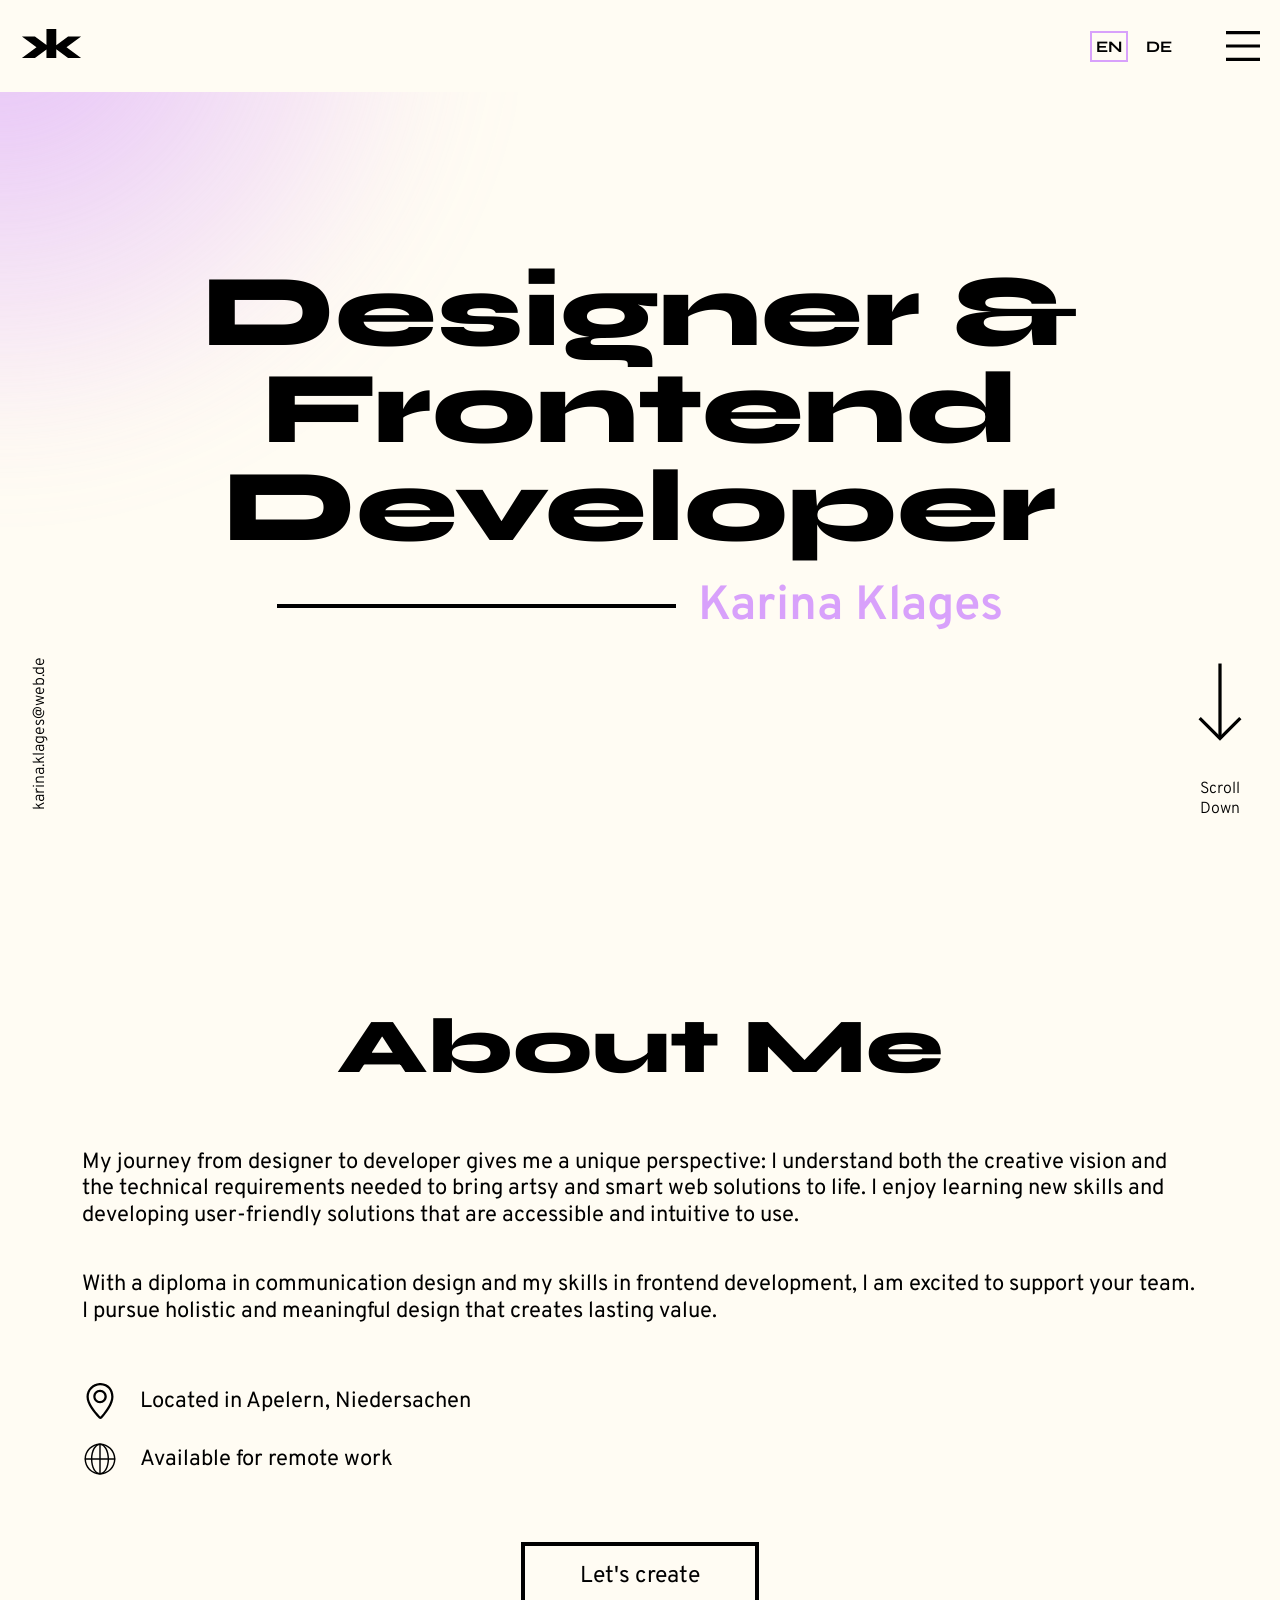
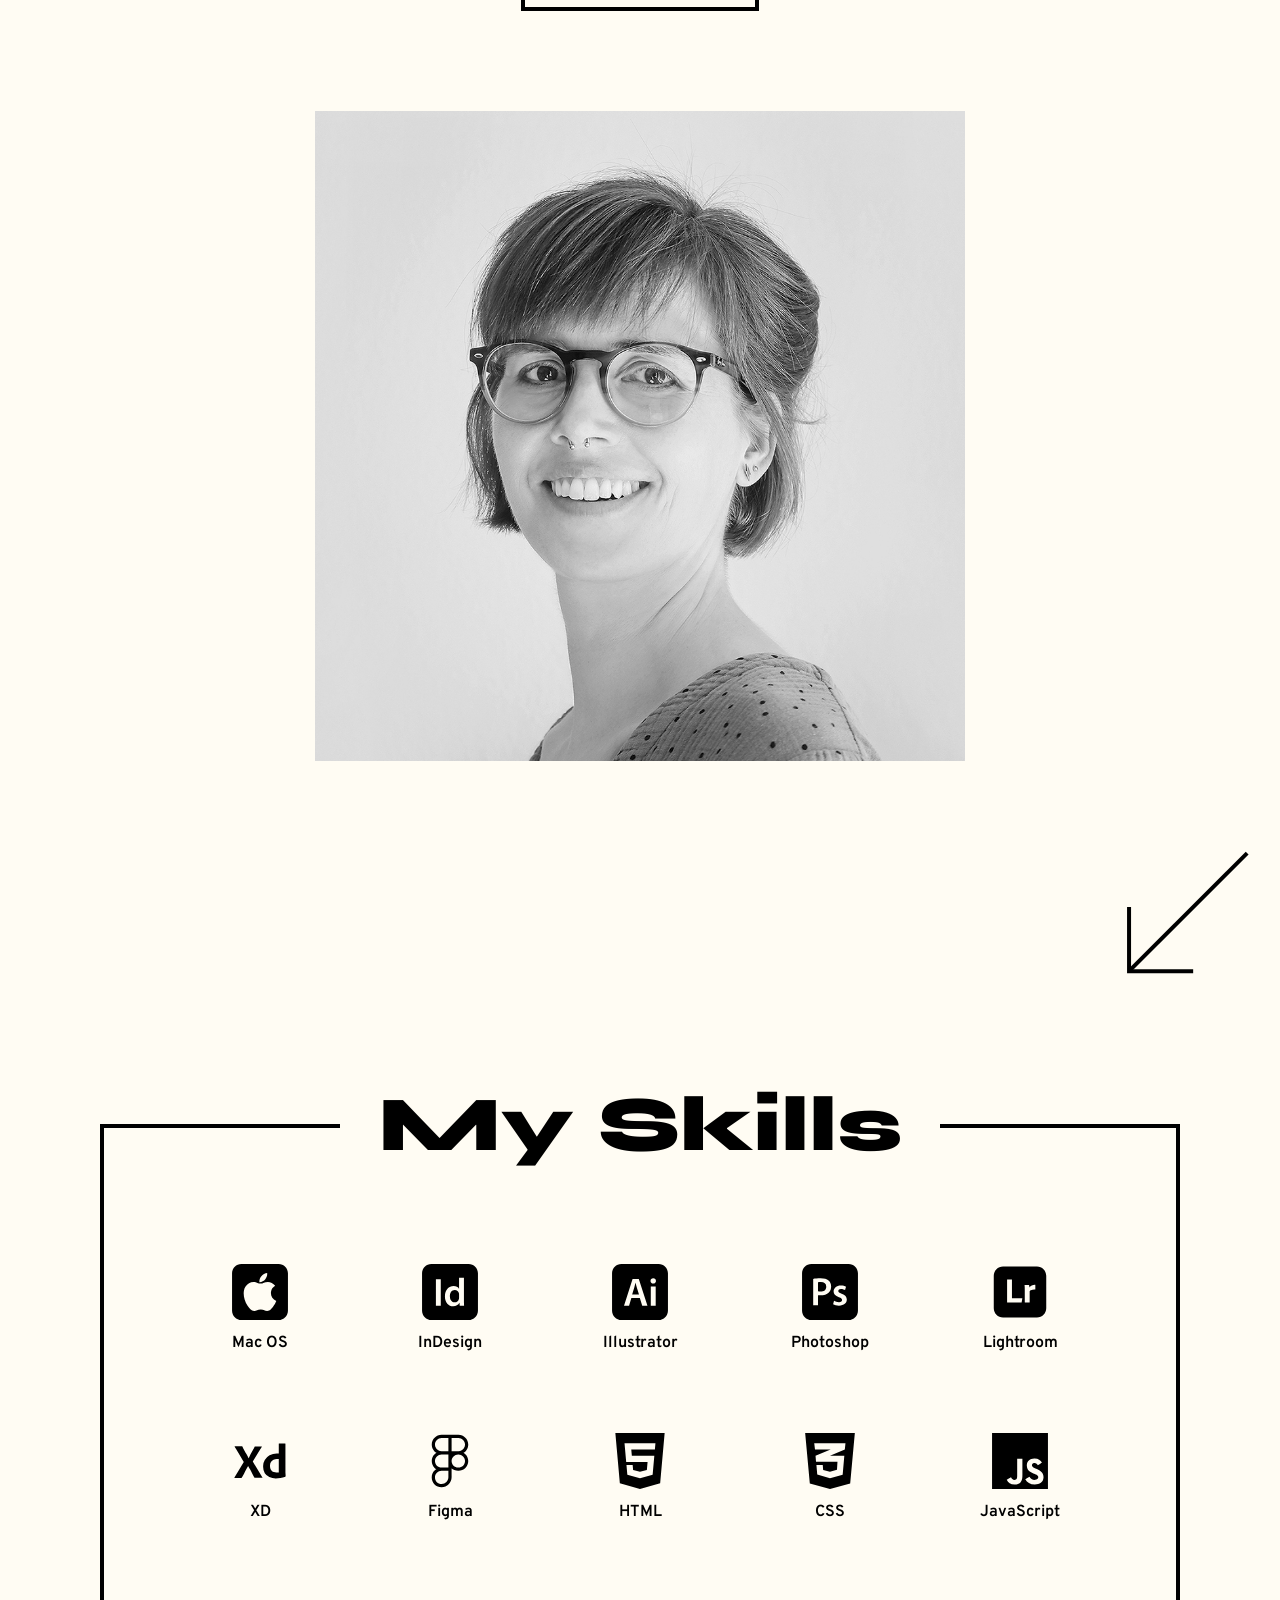
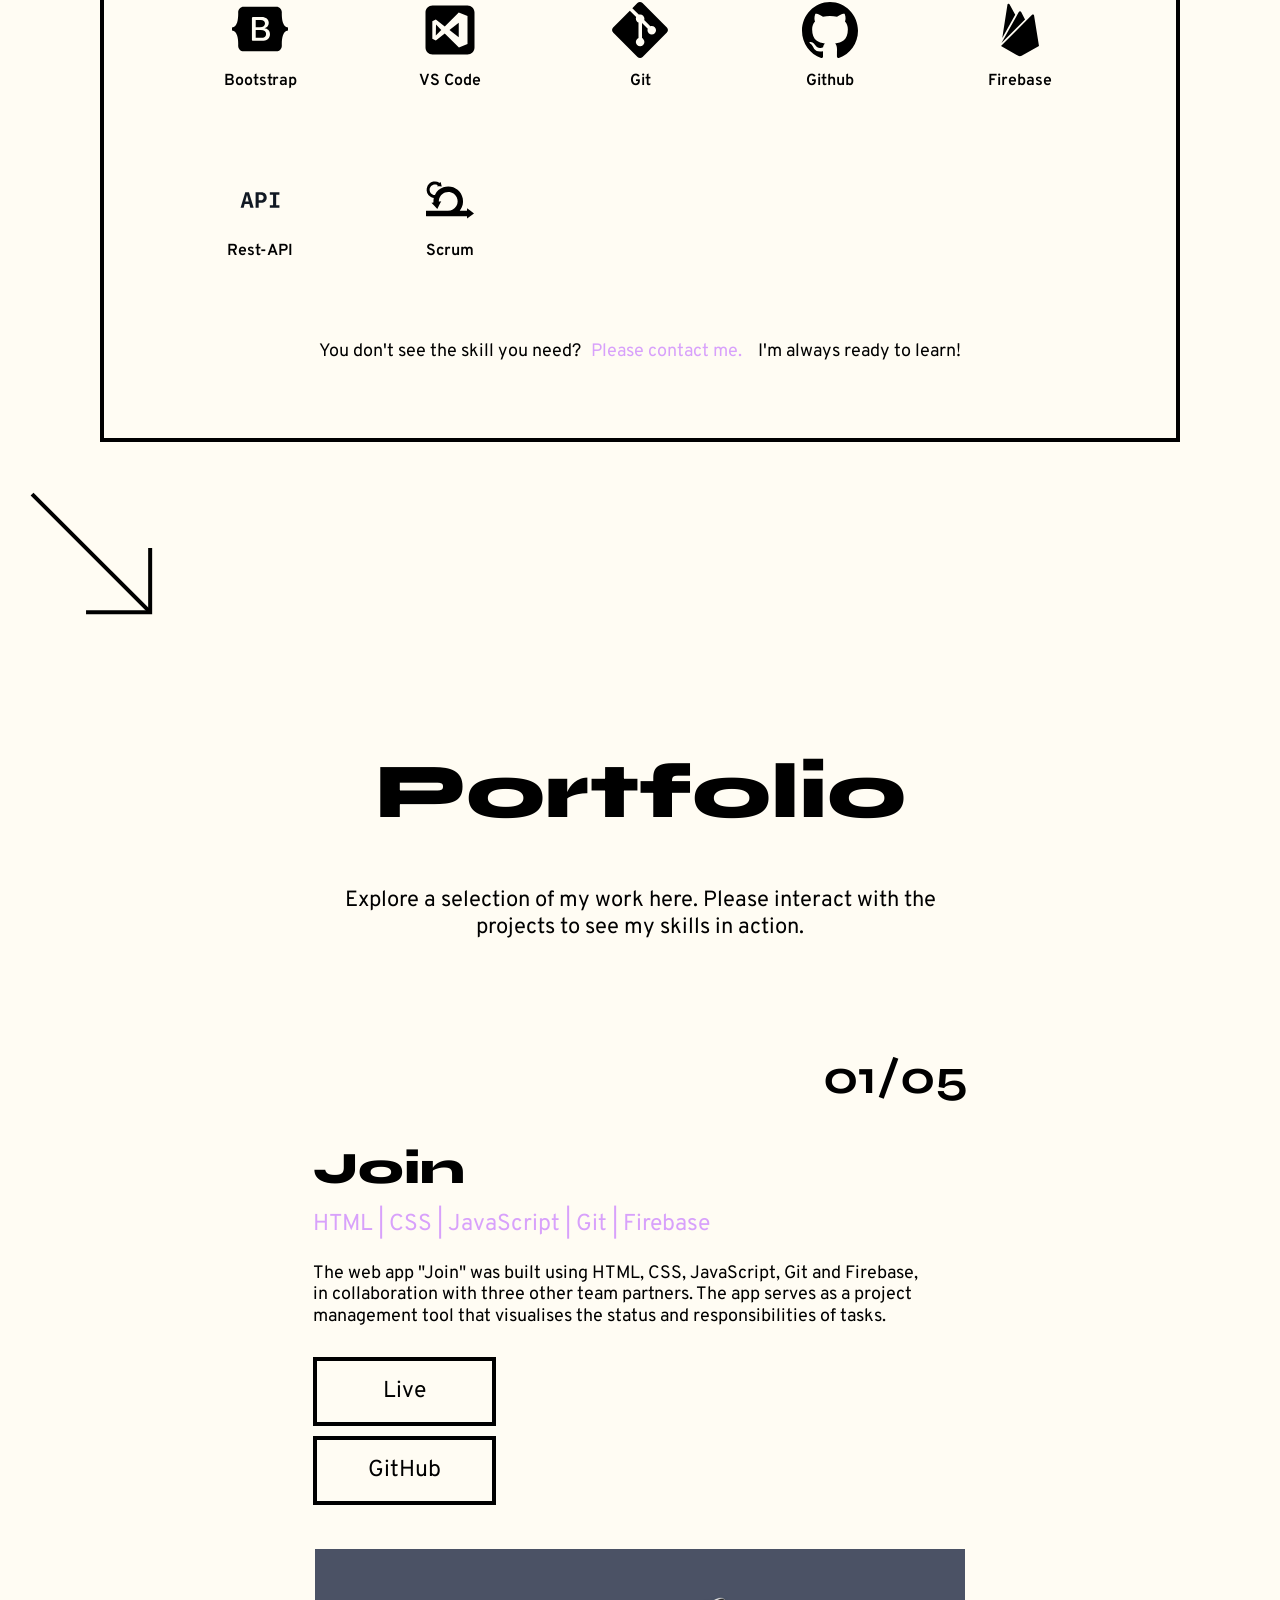
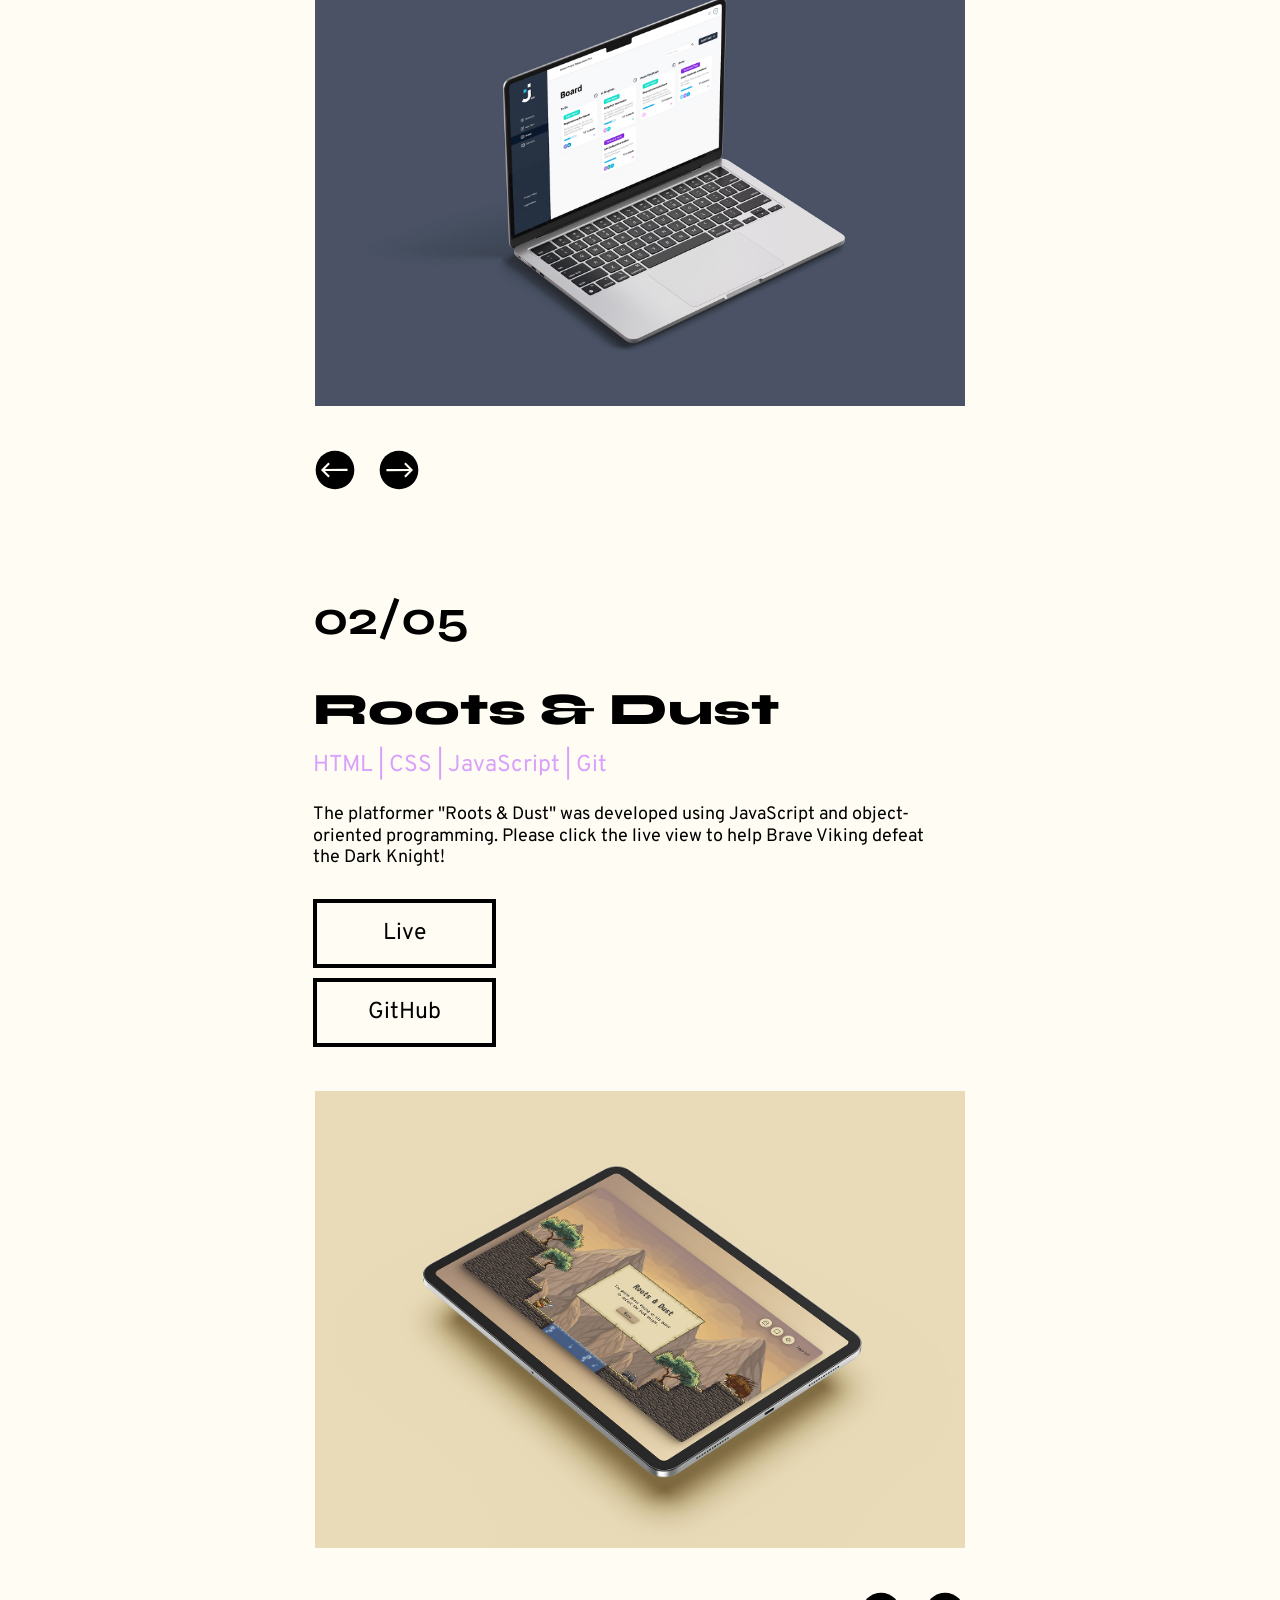
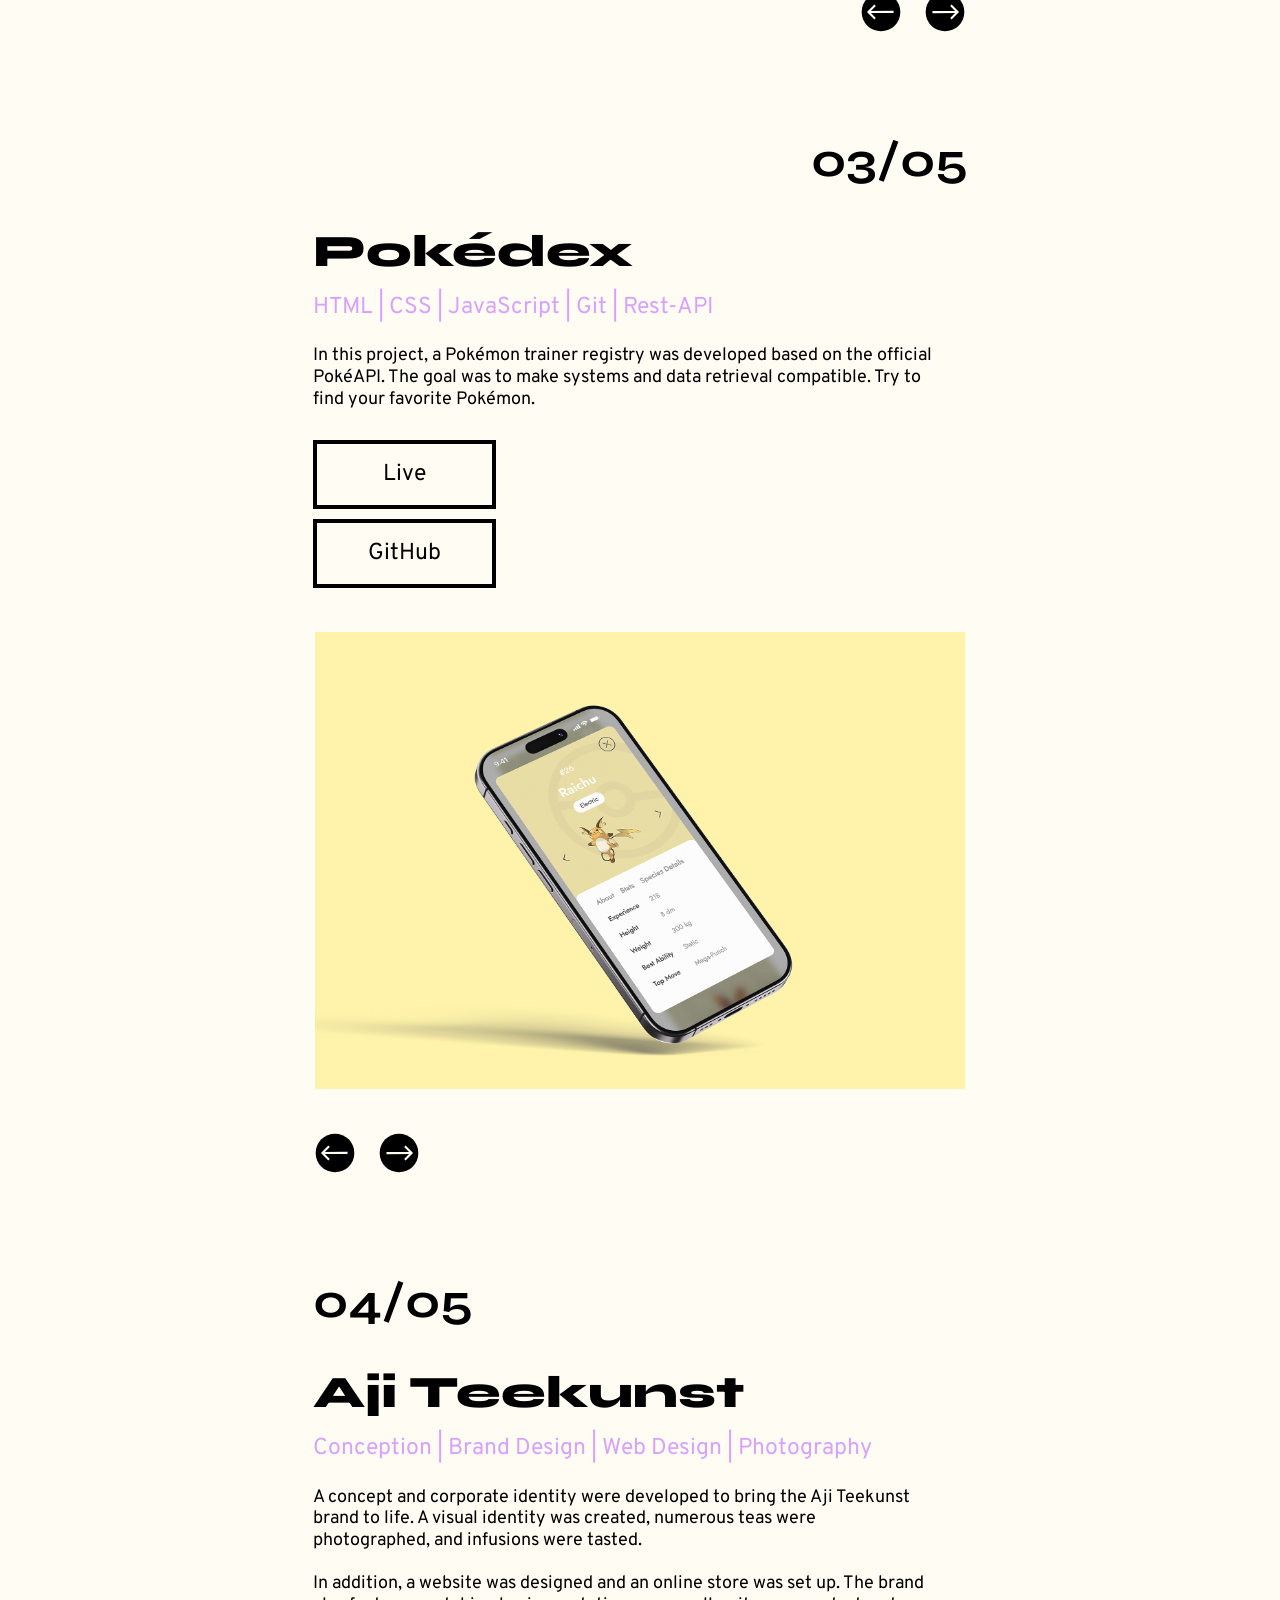
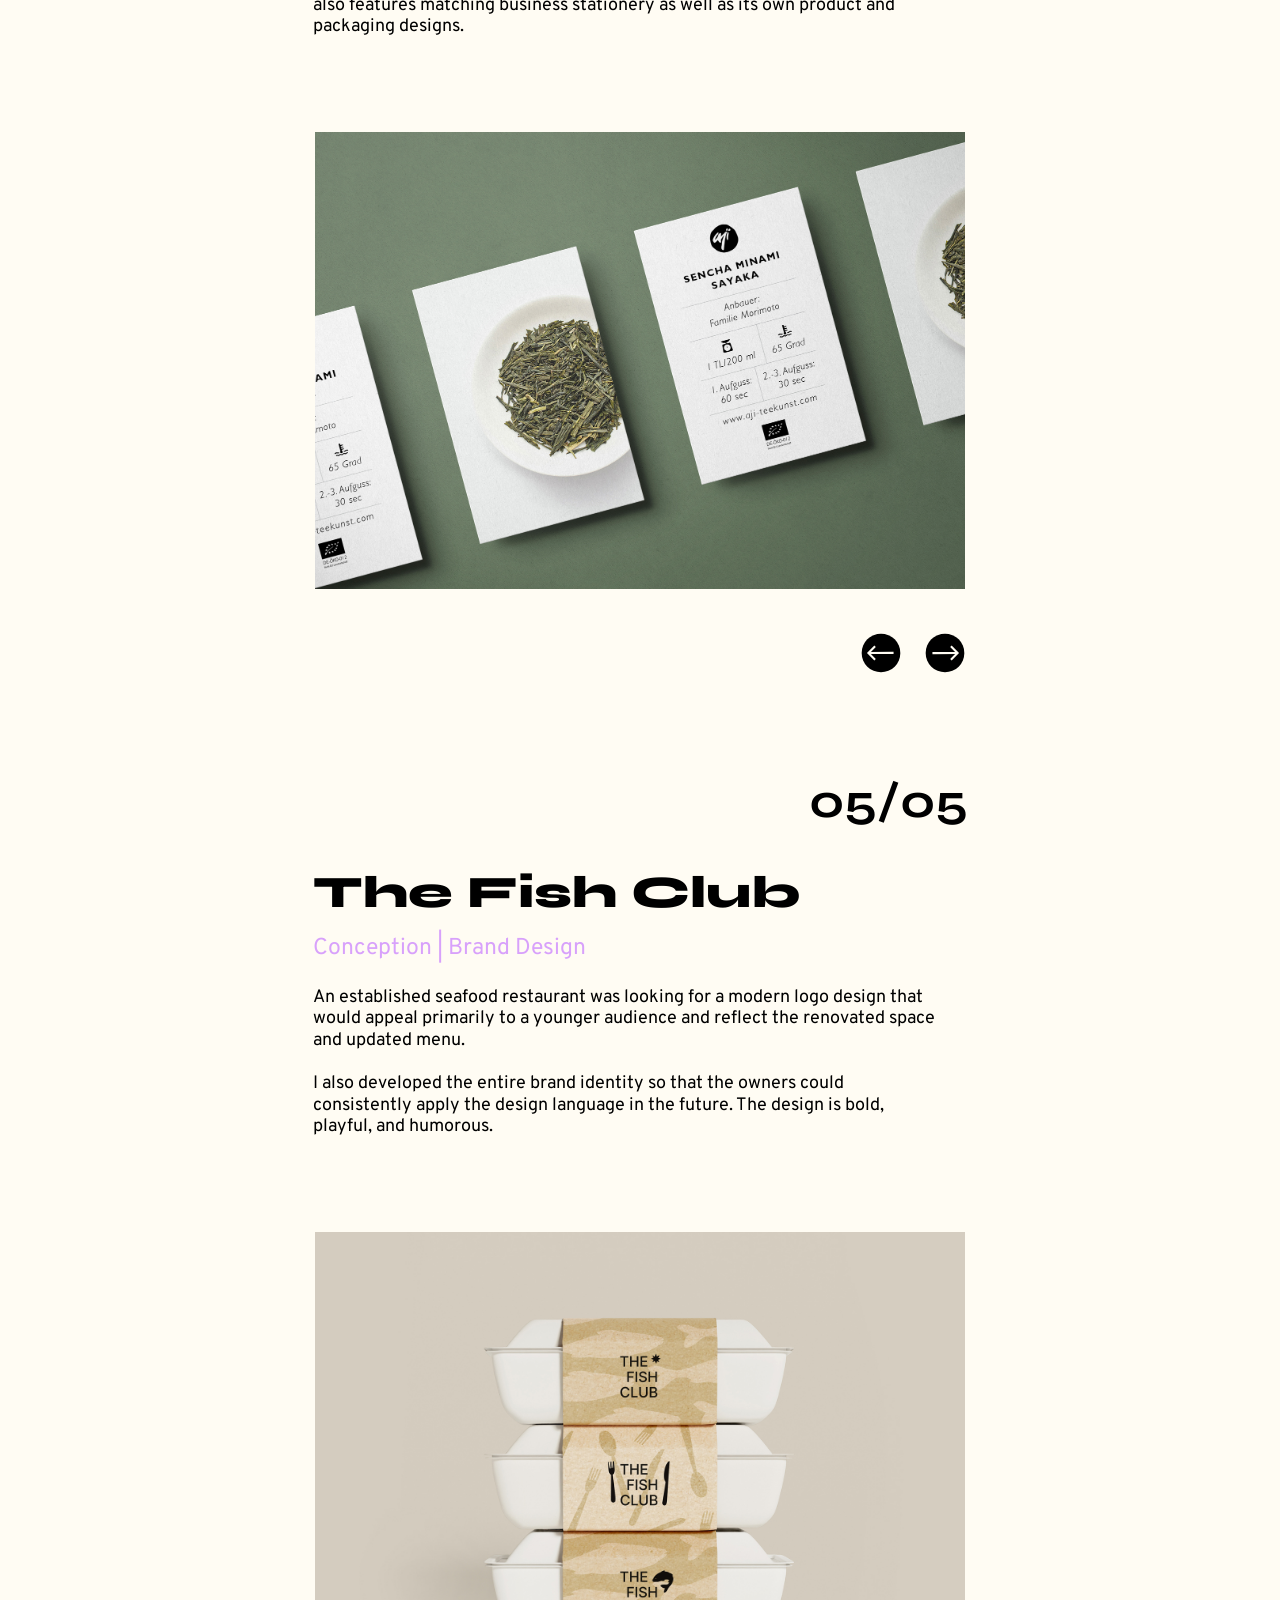
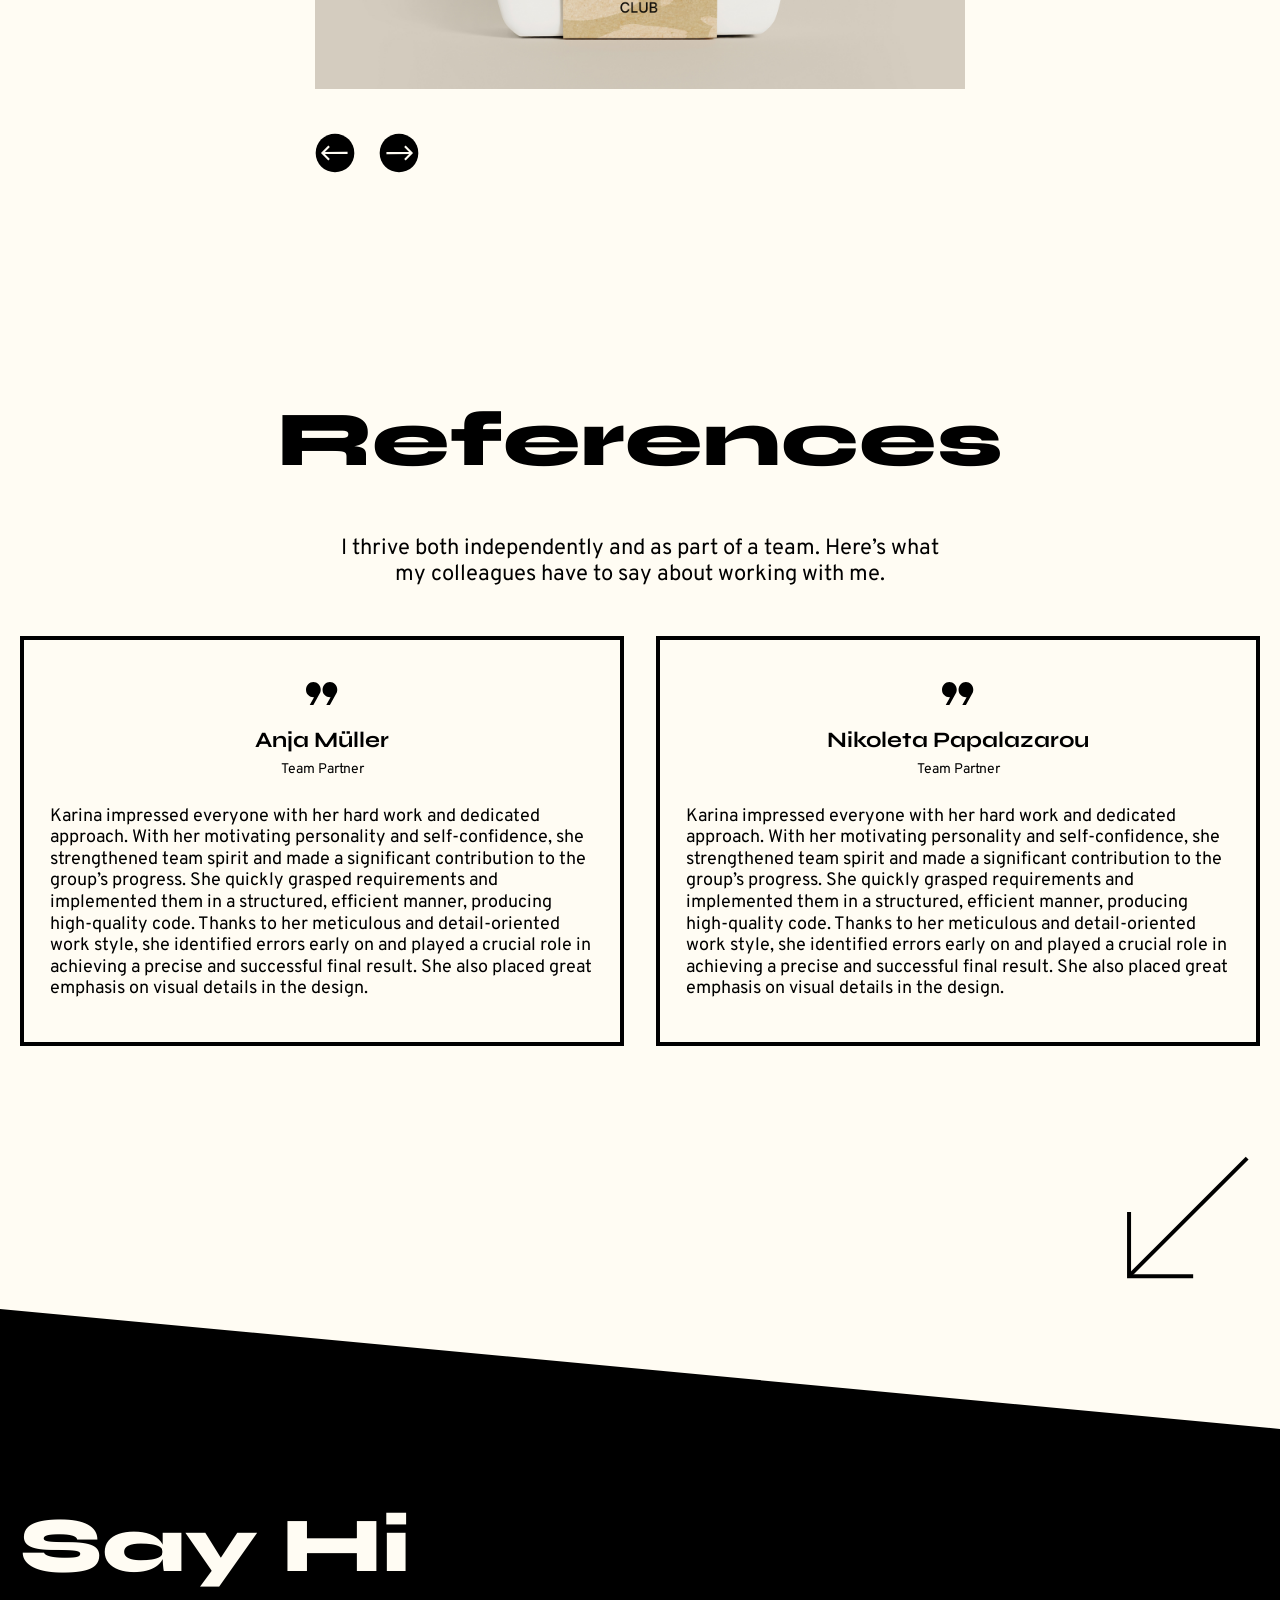
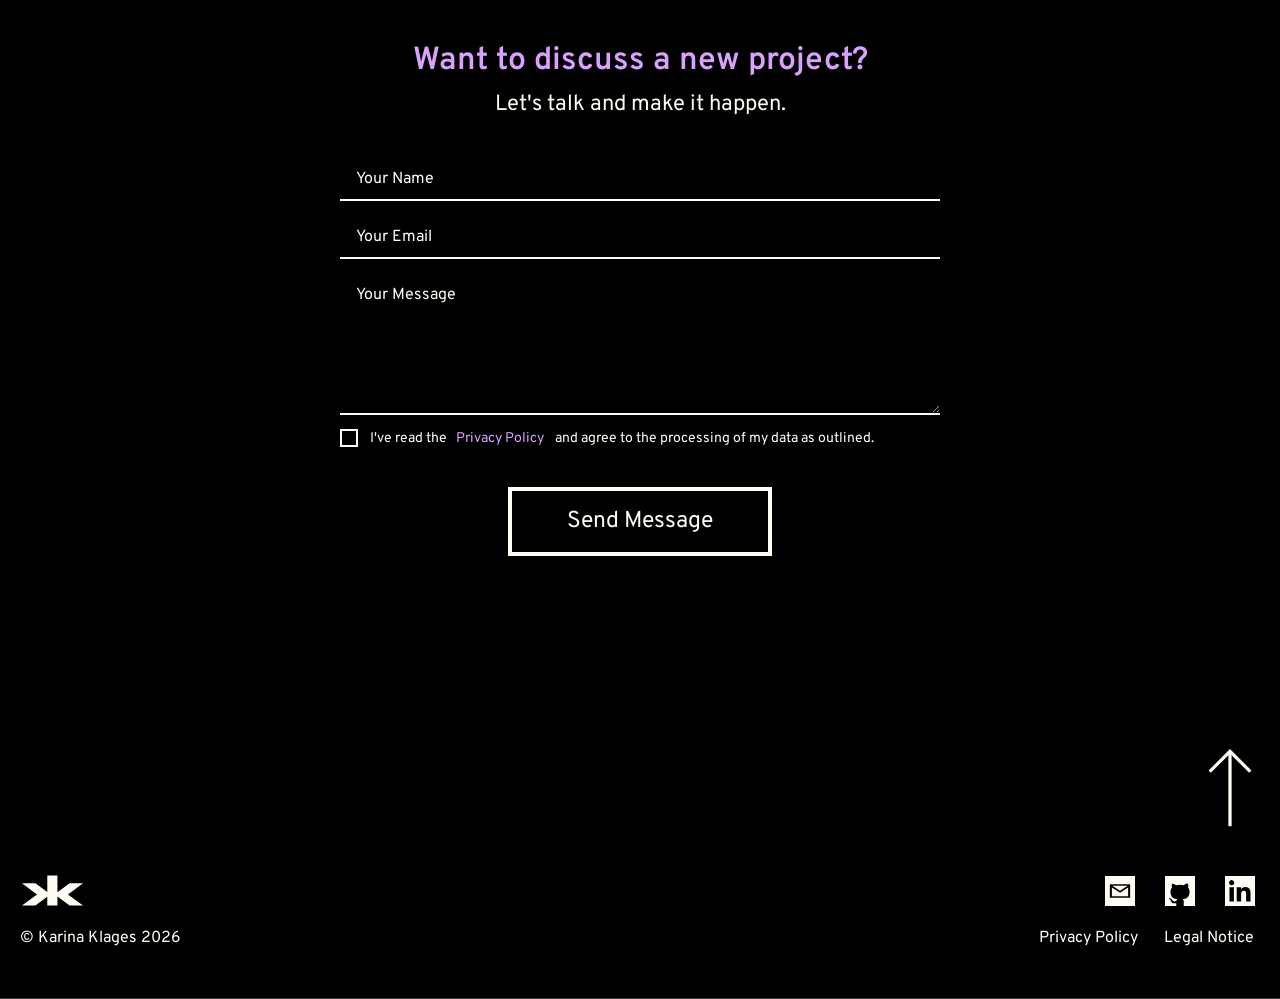
==== index.html @ 9c87a183 "feat: translations added" ====
<!DOCTYPE html>
<html lang="en">
<head>
    <meta charset="UTF-8">
    <meta name="viewport" content="width=device-width, initial-scale=1.0">
    <link rel="icon" type="image/png" href="./assets/icons/favicon.svg">
    <link rel="stylesheet" href="style.css">
    <link rel="stylesheet" href="./styles/fonts.css">
    <link rel="stylesheet" href="./styles/standard.css">
    <link rel="stylesheet" href="./styles/header-menu.css">
    <link rel="stylesheet" href="./styles/about-me.css">
    <link rel="stylesheet" href="./styles/skills.css">
    <link rel="stylesheet" href="./styles/portfolio.css">
    <link rel="stylesheet" href="./styles/references.css">
    <link rel="stylesheet" href="./styles/contact.css">
    <link rel="stylesheet" href="./styles/footer.css">
    <link rel="stylesheet" href="./styles/mobile.css">
    <title>Karina Klages</title>
</head>
<body onload="init()">
    <div class="gradient-ball"></div>
    <header id="main-header"></header>
    <main>
        <section class="hero-section" id="hero">
            <h1>Designer &<br>Frontend<br>Developer</h1>
            <div class="subhead">
                <hr class="subhead-line">
                <h3>Karina Klages</h3>
            </div>
            <a href="index.html#contact" class="hero-email">karina.klages@web.de</a>
            <div class="scroll-indicator">
                <div class="scroll-arrow">
                    <a href="index.html#about">
                        <img src="./assets/icons/arrow-down.svg" alt="Arrow Down Icon">
                    </a>
                </div>
                <span class="scroll-text" data-i18n="hero_scroll">
                    <span data-i18n="hero_scroll_1">Scroll</span><br>
                    <span data-i18n="hero_scroll_2">Down</span>
                </span>
            </div>
        </section>
        <section class="about-me-headline section-area" id="about">
            <h2>About Me</h2>
        </section>
        <section class="about-me section-area">
            <div class="about-left">
                <p data-i18n="about_text_1">My journey from designer to developer gives me a unique perspective: I understand both the creative vision and the technical requirements needed to bring artsy and smart web solutions to life. I enjoy learning new skills and developing user-friendly solutions that are accessible and intuitive to use.</p>
                <br>
                <p data-i18n="about_text_2">With a diploma in communication design and my skills in frontend development, I am excited to support your team. I pursue holistic and meaningful design that creates lasting value.</p>
                <br><br>
                <div class="about-information">
                    <img src="./assets/icons/location.svg" alt="Location Icon">
                    <p data-i18n="about_location">Located in Apelern, Niedersachen</p>
                </div>
                <div class="about-information">
                    <img src="./assets/icons/remote.svg" alt="Remote Work Icon">
                    <p data-i18n="about_remote">Available for remote work</p>
                </div>
                <div class="button-container">
                    <a href="#contact"><button data-i18n="about_button">Let's create</button></a>
                </div>
            </div>
            <div class="about-right">
                <div class="about-portrait">
                    <img src="./assets/img/portrait.jpg" alt="Portrait Image">
                </div>
            </div>
        </section>
        <a class="scroll-down-left-arrow" href="#skills">
            <img src="./assets/icons/diagonal-arrow-left.svg" alt="Arrow Diagonal Icon">
        </a>
        <section class="my-skills section-area" id="skills">
            <div class="skills-outline">
                <h2>My Skills</h2>
                <ul class="skills-grid" id="skillsGrid"></ul>
                <div class="skills-information">
                    <p>You don't see the skill you need?
                    <a href="#contact" class="inline-link" data-text="Please contact me."> Please contact me.</a> I'm always ready to learn!</p>
                </div>
            </div>
        </section>
        <a class="scroll-down-right-arrow" href="#portfolio">
            <img src="./assets/icons/diagonal-arrow-right.svg" alt="Arrow Diagonal Icon">
        </a>
        <section class="portfolio section-area" id="portfolio">
            <h2>Portfolio</h2>
            <span class="section-subhead">Explore a selection of my work here. Please interact with the projects to see my skills in action.</span>
            <div id="portfolioContainer"></div>
        </section>
        <section class="references section-area" id="references">
            <h2>References</h2>
            <span class="section-subhead">I thrive both independently and as part of a team. Here’s what my colleagues have to say about working with me.</span>
            <div class="references-area">
                <div class="references-container">
                    <div class="reference-head">
                        <img src="./assets/icons/format-quote.svg" alt="Quote Icon">
                        <span class="reference-name">Anja Müller</span>
                        <span class="reference-title">Team Partner</span>
                    </div>
                    <p>Karina impressed everyone with her hard work and dedicated approach. With her motivating personality and self-confidence, she strengthened team spirit and made a significant contribution to the group’s progress. She quickly grasped requirements and implemented them in a structured, efficient manner, producing high-quality code. Thanks to her meticulous and detail-oriented work style, she identified errors early on and played a crucial role in achieving a precise and successful final result. She also placed great emphasis on visual details in the design.</p>
                </div>
                <div class="references-container">
                    <div class="reference-head">
                        <img src="./assets/icons/format-quote.svg" alt="Quote Icon">
                        <span class="reference-name">Nikoleta Papalazarou</span>
                        <span class="reference-title">Team Partner</span>
                    </div>
                    <p>Karina impressed everyone with her hard work and dedicated approach. With her motivating personality and self-confidence, she strengthened team spirit and made a significant contribution to the group’s progress. She quickly grasped requirements and implemented them in a structured, efficient manner, producing high-quality code. Thanks to her meticulous and detail-oriented work style, she identified errors early on and played a crucial role in achieving a precise and successful final result. She also placed great emphasis on visual details in the design.</p>
                </div>
            </div>
        </section>
        <a class="scroll-down-left-arrow" href="#contact">
            <img src="./assets/icons/diagonal-arrow-left.svg" alt="Arrow Diagonal Icon">
        </a>
    </main>
    <footer id="footer"></footer>

    <script src="./assets/scripts/header-template.js"></script>
    <script src="./assets/scripts/skills-template.js"></script>
    <script src="./assets/scripts/portfolio-template.js"></script>
    <script src="./assets/scripts/contact-template.js"></script>
    <script src="./assets/scripts/footer-template.js"></script>
    <script src="./assets/scripts/translations.js"></script>
    <script src="./assets/scripts/i18n.js"></script>
    <script src="./assets/scripts/header.js"></script>
    <script src="./assets/scripts/form-validation.js"></script>
    <script src="script.js"></script>
</body>
</html>
---- style.css ----
:root {
    --farbe-black: #000000;
    --farbe-white: #ffffff;
    --farbe-cream: #fffcf3;
    --farbe-lilac: #d8a1fb;
    --farbe-green: #2ee187;
    --farbe-red: #e61c4f;
}

body {
    min-height: 100vh;
    display: flex;
    flex-direction: column;
    background-color: var(--farbe-cream);
    /* background-image: radial-gradient(circle, #e7e0cc 2px, transparent 2px);
    background-size: 110px 125px; */
}

.gradient-ball {
    position: fixed;
    width: 1000px;
    height: 1000px;
    border-radius: 50%;
    background: radial-gradient(circle, #d8a1fb 0%, transparent 65%);
    filter: blur(60px);
    opacity: 0.7;
    pointer-events: none;
    z-index: -999;
    transform: translate(-50%, -50%);
    transition: left 1.2s cubic-bezier(0.25, 0.1, 0.25, 1), top 1.2s cubic-bezier(0.25, 0.1, 0.25, 1);
}

h1 {
    font-family: 'Syne';
    font-style: normal;
    font-weight: 800;
    font-size: 128px;
    letter-spacing: -2.5%;
    color: var(--farbe-black);
    text-align: center; 
    line-height: 95%;
}

h2 {
    font-family: 'Syne';
    font-style: normal;
    font-weight: 800;
    font-size: 78px;
    letter-spacing: 1%;
    color: var(--farbe-black);
    margin-top: 80px;
    margin-bottom: 50px;
}

h2:hover {
    color: var(--farbe-lilac);
}

h3 {
    font-family: 'Overpass';
    font-style: normal;
    font-weight: 700;
    font-size: 48px;
    letter-spacing: -2.5%;
    color: var(--farbe-lilac);
}

h4 {
    font-family: 'Syne';
    font-style: normal;
    font-weight: 700;
    font-size: 48px;
    color: var(--farbe-black);
}

h5 {
    font-family: 'Overpass';
    font-style: normal;
    font-weight: 800;
    font-size: 24px;
    letter-spacing: -2.5%;
    color: var(--farbe-lilac);
    margin-bottom: 16px;
}

p {
    font-family: 'Overpass';
    font-style: normal;
    font-weight: 400;
    font-size: 18px;
    line-height: 120%;
    color: var(--farbe-black);
}

button {
    margin-top: 65px;
    font-family: 'Overpass';
    font-style: normal;
    font-weight: 400;
    font-size: 23px;
    color: var(--farbe-black);
    background-color: transparent;
    border: solid 4px var(--farbe-black);
    padding: 16px 55px;
    cursor: pointer;
    transition: padding 0.3s ease, font-weight 0.3s ease;
    text-align: center;
}

button:hover {
    padding: 16px 70px;
    font-weight: 700;
}

button:active {
    color: var(--farbe-cream);
    background-color: var(--farbe-black);
    border: solid 4px var(--farbe-black);
}

/* Hero Section  */

.hero-section {
    height: 100vh;
    display: flex;
    justify-content: center;
    flex-direction: column;
    align-items: center;
}

.subhead {
    display: flex;
    align-items: center;
    flex-direction: row;
    gap: 22px;
    margin-top: 22px;
}

.subhead-line {
    border: none;
    border-top: 4px solid var(--farbe-black);
    width: 600px;
    margin: 0;
}

.hero-email {
    position: absolute;
    left: calc((100vw - 1380px) / 2);
    bottom: 10%;
    writing-mode: vertical-rl;
    transform: rotate(180deg);
    font-family: 'Overpass';
    font-weight: 300;
    font-size: 19px;
    color: var(--farbe-black);
    text-decoration: none;
}

.hero-email:hover {
    font-family: 'Overpass';
    font-weight: 300;
    font-size: 19px;
    text-decoration: none;
}

/* Scroll Down Indicator */

.scroll-indicator {
    position: absolute;
    right: calc((100vw - 1380px) / 2);
    bottom: 9%;
    display: flex;
    flex-direction: column;
    align-items: center;
    gap: 2.75rem;
}

.scroll-arrow {
    width: 100px;
    height: 85px;
    animation: scrollBounce 2s ease-in-out infinite;
}

.scroll-arrow img {
    width: 100%;
    height: 100%;
}

.scroll-text {
    font-family: 'Overpass';
    font-weight: 300;
    font-size: 19px;
    text-align: center;
}

@keyframes scrollBounce {
    0%, 100% {
        transform: translateY(0);
    }
    50% {
        transform: translateY(30px);
    }
}

/* Sections  */

main {
    flex: 1;
}

.section-area {
    width: 100%;
    max-width: 1440px;
    margin: 0 auto;
    display: flex;
    justify-content: center;
    padding: 20px;
}

.section-subhead {
    font-family: 'Overpass';
    font-style: normal;
    font-weight: 400;
    font-size: 22px;
    line-height: 120%;
    color: var(--farbe-black);
    padding-bottom: 48px;
    max-width: 630px;
    text-align: center;
}

.about-me,
.my-skills,
.portfolio,
.references {
    max-width: 1440px;
    display: flex;
    flex-direction: column;
    justify-content: center;
    align-items: center;
}

.scroll-down-left-arrow {
    display: flex;
    justify-content: flex-end;
    max-width: 1440px;
    margin: 0 auto;
}

.scroll-down-right-arrow {
    display: flex;
    justify-content: flex-start;
    max-width: 1440px;
    margin: 0 auto;
}

.scroll-down-left-arrow img,
.scroll-down-right-arrow img {
    transition: transform 0.4s ease;
}

.scroll-down-left-arrow.moved img {
    transform: translate(-50px, 50px);
}

.scroll-down-right-arrow.moved img {
    transform: translate(50px, 50px);
}

.scroll-down-left-arrow:hover img {
    transform: translate(-50px, 50px);
}

.scroll-down-right-arrow:hover img {
    transform: translate(50px, 50px);
}
---- styles/fonts.css ----
/* Heading Font */

/* syne-700 - latin */
@font-face {
  font-display: swap; /* Check https://developer.mozilla.org/en-US/docs/Web/CSS/@font-face/font-display for other options. */
  font-family: 'Syne';
  font-style: normal;
  font-weight: 700;
  src: url('../assets/fonts/syne-v24-latin-700.woff2') format('woff2'); /* Chrome 36+, Opera 23+, Firefox 39+, Safari 12+, iOS 10+ */
}
/* syne-800 - latin */
@font-face {
  font-display: swap; /* Check https://developer.mozilla.org/en-US/docs/Web/CSS/@font-face/font-display for other options. */
  font-family: 'Syne';
  font-style: normal;
  font-weight: 800;
  src: url('../assets/fonts/syne-v24-latin-800.woff2') format('woff2'); /* Chrome 36+, Opera 23+, Firefox 39+, Safari 12+, iOS 10+ */
}

/* Text Font */

/* overpass-300 - latin */
@font-face {
  font-display: swap; /* Check https://developer.mozilla.org/en-US/docs/Web/CSS/@font-face/font-display for other options. */
  font-family: 'Overpass';
  font-style: normal;
  font-weight: 300;
  src: url('../assets/fonts/overpass-v19-latin-300.woff2') format('woff2'); /* Chrome 36+, Opera 23+, Firefox 39+, Safari 12+, iOS 10+ */
}
/* overpass-regular - latin */
@font-face {
  font-display: swap; /* Check https://developer.mozilla.org/en-US/docs/Web/CSS/@font-face/font-display for other options. */
  font-family: 'Overpass';
  font-style: normal;
  font-weight: 400;
  src: url('../assets/fonts/overpass-v19-latin-regular.woff2') format('woff2'); /* Chrome 36+, Opera 23+, Firefox 39+, Safari 12+, iOS 10+ */
}
/* overpass-500 - latin */
@font-face {
  font-display: swap; /* Check https://developer.mozilla.org/en-US/docs/Web/CSS/@font-face/font-display for other options. */
  font-family: 'Overpass';
  font-style: normal;
  font-weight: 500;
  src: url('../assets/fonts/overpass-v19-latin-500.woff2') format('woff2'); /* Chrome 36+, Opera 23+, Firefox 39+, Safari 12+, iOS 10+ */
}
/* overpass-600 - latin */
@font-face {
  font-display: swap; /* Check https://developer.mozilla.org/en-US/docs/Web/CSS/@font-face/font-display for other options. */
  font-family: 'Overpass';
  font-style: normal;
  font-weight: 600;
  src: url('../assets/fonts/overpass-v19-latin-600.woff2') format('woff2'); /* Chrome 36+, Opera 23+, Firefox 39+, Safari 12+, iOS 10+ */
}
---- styles/standard.css ----
* {
  box-sizing: border-box;
  margin: 0;
  padding: 0;
  scroll-behavior: smooth;
}

a {
  font-family: 'Overpass';
  font-style: normal;
  text-decoration: none;
  color: var(--farbe-lilac);
}

a:hover {
  font-family: 'Overpass';
  font-style: normal;
  font-weight: 700;
}

.d-none {
  display: none !important;
}
---- styles/header-menu.css ----
header {
    background-color: var(--farbe-cream);
    position: fixed;
    top: 0;
    left: 0;
    width: 100%;
    z-index: 100;
}

.header-container {
    display: flex;
    flex-direction: row;
    justify-content: space-between;
    align-items: center;
    max-width: 1440px;
    margin: 0 auto;
    padding: 20px;
    height: 92px;
}

header img {
    width: 63px;
}

.navigation {
    display: flex;
    flex-direction: row;
    gap: 24px;
    align-items: center;
}

.navigation button {
    all: unset;
    font-family: 'Syne';
    font-style: normal;
    font-weight: 700;
    font-size: 16px;
    color: var(--farbe-black);
    text-decoration: none;
    position: relative;
    display: inline-block;
    cursor: pointer;
    background: none;
    border: none;
    padding: 0;
    margin: 0;
    color: inherit;
}

.navigation button::after {
    content: '';
    position: absolute;
    bottom: -6px;
    right: 0;
    width: 60%;
    height: 2px;
    background-color: var(--farbe-black);
    transform: scaleX(0);
    transform-origin: right;
    transition: transform 0.3s ease;
    z-index: 0 !important;
}

.navigation button:hover::after {
    transform: scaleX(1);
}

.navigation button.active,
.navigation focus.active {
    outline: 2.5px solid var(--farbe-lilac);
    outline-offset: 4px;
    z-index: 999 !important;
}

.navigation button.active::after {
    transform: scaleX(0);
}

label {
    margin-left: 30px;
    cursor: pointer;
}

.burger-icon img {
    width: 100%;
    height: 100%;
    object-fit: contain;
}

.burger-icon {
    width: 34px;
    height: 34px;
    position: relative;
}

.frame {
  position: absolute;
  inset: 0;
  opacity: 0;
  transition: opacity 0.2s;
}

.f1 { opacity: 1; }

.width {
    max-width: 1440px;
    margin: 0 auto;
}

.toggle-menu {
    height: calc(100vh - 92px);
    display: flex;
    flex-direction: column;
    justify-content: space-between;
}

.toggle-footer {
    clip-path: polygon(0 0px, 100% 120px, 100% 100%, 0% 100%) !important;
    background-color: var(--farbe-black) !important;
    min-height: 200px !important;
    display: block !important;
    width: 100% !important;
    padding-top: 30px;
}

.footer-direction {
    display: flex;
    flex-direction: row;
    align-items: flex-end;
    justify-content: space-between;
    max-width: 1440px;
    margin: 0 auto;
    padding: 0 20px;
    background-color: transparent;
}

.toggle-menu-left {
    padding-left: 0px;
}

.toggle-menu-right {
    padding-right: 0px;
    margin-right: -20px;
}

.open-menu {
    flex: 1;                          
    display: flex;
    flex-direction: column;
    align-items: center;
    justify-content: center;
    gap: 75px;
}

.open-menu a {
    font-family: 'Syne';
    font-style: normal;
    font-weight: 700;
    font-size: 96px;
    line-height: 100%;
    letter-spacing: -2.5%;
    color: var(--farbe-schwarz);
}

.toggle-footer-heading {
    font-family: 'Syne';
    font-style: normal;
    font-weight: 800;
    font-size: 78px;
    letter-spacing: 1%;
    color: var(--farbe-cream);
}

.footer-link-text {
    font-family: 'Overpass';
    font-size: 23px;
    font-weight: 300;
    color: var(--farbe-cream);
    line-height: 120%;
    margin-top: -30px;
}

.open-nav-link {
  position: relative;
  display: inline-block;
  font-size: 48px;
  font-weight: 700;
  text-decoration: none;
  color: var(--farbe-black);
  padding: 20px 30px;
}

.open-nav-link::before {
  content: "";
  position: absolute;
  bottom: 0;
  left: 0;
  width: 40px;
  height: 40px;
  border-left: 4px solid var(--farbe-black);
  border-bottom: 4px solid var(--farbe-black);
}

.open-nav-link::after {
  content: "";
  position: absolute;
  bottom: 0;
  left: 0;
  height: 4px;
  width: 0%;
  background: var(--farbe-black);
  transition: width 0.4s ease;
}

.open-nav-link:hover::after {
  width: 75%;
}

.open-nav-link:active {
  outline: 4px solid var(--farbe-black);
  outline-offset: -4px;
}
---- styles/about-me.css ----
.about-me-headline {
    display: flex;
    flex-direction: row;
    justify-content: flex-start;
    margin-bottom: -30px;
}

.about-me {
    display: flex;
    flex-direction: row;
    justify-content: flex-start;
    align-items: flex-start;
    gap: 100px;
    margin-bottom: 40px;
}

.about-left,
.about-right {
    width: 50%;
}

.about-left {
    margin-top: -28px;
}

.about-right img {
    width: 650px;
    height: 650px;
}

.about-portrait {
    width: 650px;
    height: 650px;
    position: relative;
    display: inline-block;
}

.about-portrait::after {
    content: '';
    position: absolute;
    top: 0;
    left: 0;
    right: 0;
    bottom: 0;
    border: 4px solid black;
    opacity: 0;
    transform: translate(20px, 20px);
    pointer-events: none;
}

.about-portrait:hover::after {
    opacity: 1;
}

.about-me p {
    font-size: 22px;
    text-align: left;
    line-height: 120%;
    margin-top: 25px;
}

.about-information {
    display: flex;
    flex-direction: row;
    justify-content: flex-start;
    align-items: center;
    gap: 22px;
}

.about-information img {
    width: 36px;
    margin-top: 22px;
}

.button-container {
    display: flex;
    justify-content: center;
}

@media (max-width: 700px) {
    .about-me p {
        font-size: 20px;
    }

    .about-portrait {
        width: 98%;
        height: 98%;
    }
    
    .about-portrait img,
    .about-right img {
        width: 100%;
        height: 100%;
    }

    .about-portrait::after {
        transform: translate(12px, 12px);
    }
}
---- styles/skills.css ----
.skills-outline {
    margin-top: 100px;
    padding: 80px 120px;
    position: relative;
}

/* Left, right and bottom line */
.skills-outline::after {
    content: '';
    position: absolute;
    inset: 0;
    top: 4px;
    border: 4px solid var(--farbe-black);
    border-top: none;
    pointer-events: none;
}

/* Top line */
.skills-outline::before {
    content: '';
    position: absolute;
    top: 0;
    left: 0;
    right: 0;
    height: 4px;
    background: linear-gradient(
        to right,
        var(--farbe-black) calc(50% - 300px),
        transparent calc(50% - 300px),
        transparent calc(50% + 300px),
        var(--farbe-black) calc(50% + 300px)
    );
    pointer-events: none;
}

.my-skills h2 {
    text-align: center;
    position: absolute;
    top: 0;
    left: 50%;
    transform: translate(-50%, -50%);
    margin: 0;
    padding: 0 20px;
    z-index: 1;
    white-space: nowrap;
}

.skills-outline {
    padding-top: 60px;
}

.skills-grid {
    display: grid;
    grid-template-columns: repeat(7, 1fr);
    gap: 80px 110px;
    margin-top: 80px;
}

.skills-card {
    display: flex;
    flex-direction: column;
    justify-content: center;
    align-items: center;
    gap: 14px;
}

/* Logo icon hovers like link image in footer  */

/* .skills-card img {
    width: 56px;
} */

/* .skills-card:hover img {
    transform: translateY(-15px);
} */

.skills-card:hover span {
    color: var(--farbe-lilac);
}

.skills-card img {
    width: 56px;
    transition: transform 1.2s ease;
}

.skills-card:hover img {
    transform: rotateY(360deg);
}

.skills-card span {
    font-family: 'Overpass';
    font-style: normal;
    font-weight: 700;
    font-size: 16px;
    line-height: 120%;
    color: var(--farbe-black);
}

.skills-information {
    display: flex;
    justify-content: center;
    align-items: center;
    margin-top: 80px;
}

.inline-link {
    position: relative;
    font-family: 'Overpass';
    font-style: normal;
    font-weight: 400;
    font-size: inherit;
    color: var(--farbe-lilac);
    text-decoration: none;
    display: inline-block;
    margin: 0 6px;
    transition: transform 0.3s ease;
}

.inline-link::before {
    content: attr(data-text);
    display: block;
    font-weight: 600;
    height: 0;
    overflow: hidden;
    visibility: hidden;
    pointer-events: none;
}

.inline-link::after {
    content: '';
    position: absolute;
    bottom: -2px;
    left: 55%;
    width: 45%;
    height: 2px;
    background-color: var(--farbe-lilac);
    transform: scaleX(0);
    transform-origin: left;
    transition: transform 0.3s ease;
}

.inline-link:hover::after {
    transform: scaleX(1);
}

.inline-link:hover {
    font-weight: 600;
    transform: translateX(3px);
    color: var(--farbe-lilac);
}
---- styles/portfolio.css ----
.project-wrapper-odd {
    display: flex;
    flex-direction: row;
    justify-content: center;
    align-items: flex-start;
    gap: 98px;
    margin-top: 60px;
    margin-bottom: 100px;
}

.project-wrapper-even {
    display: flex;
    flex-direction: row;
    justify-content: center;
    align-items: flex-start;
    gap: 98px;
    margin-top: 60px;
    margin-bottom: 100px;
}

.project-wrapper-even .project-navigation-container {
    justify-content: flex-end;
}

.project-wrapper-even .project-details-container {
    align-items: flex-start;
}

.project-wrapper-even .project-images::after {
    left: -20px;
    right: 20px;
}

.project-images {
    position: relative;
    display: inline-block;
    width: 650px;
    height: 457px;
    max-width: 98vw;
}

.project-images img {
    width: 100%;
    height: 100%;
    object-fit: cover;
    display: block;
}

.project-images::after {
    content: '';
    position: absolute;
    top: 20px;
    left: 20px;
    right: -20px;
    bottom: -20px;
    border: 4px solid black;
    opacity: 0;
    pointer-events: none;
    transition: opacity 0.3s ease;
}

.project-images:hover::after {
    opacity: 1;
}

.project-navigation-container {
    display: flex;
    flex-direction: row;
    gap: 24px;
}

.project-navigation {
    background: none;
    border: none;
    padding: 0;
    cursor: pointer;
    margin-top: 40px;
}

.project-navigation:hover {
    padding: 0;
    font-weight: 400;
}

.project-navigation img {
    width: 40px;
    height: 40px;
    display: block;
    transition: transform 0.3s ease;
}

.project-navigation:hover img {
    transform: scale(1.2);
}

.project-navigation:active img{
    transform: scale(0.95);
    transition: transform 0.1s ease;
}

.project-navigation:active{
    transform: none;
    box-shadow: none;
    background: none;
    border: none;
}

.project-details-container {
    display: flex;
    flex-direction: column;
    justify-content: center;
    align-items: flex-end;
    width: 50%;
}

.project-counter {
    display: flex;
    flex-direction: column;
    justify-content: flex-end;
    margin-bottom: 40px;
}

.project-details {
    display: flex;
    flex-direction: column;
}

.project-details p {
    width: 95%;
}

.project-headline {
    font-family: 'Syne';
    font-style: normal;
    font-weight: 800;
    font-size: 45px;
    color: var(--farbe-black);
    text-align: left; 
    line-height: 100%;
    padding-bottom: 20px;
}

.project-subhead {
    font-family: 'Overpass';
    font-style: normal;
    font-weight: 400;
    font-size: 23px;
    color: var(--farbe-black);
    text-align: left; 
    line-height: 120%;
    padding-bottom: 24px;
    color: var(--farbe-lilac);
}

.button-area {
    display: flex;
    flex-direction: column;
    justify-content: flex-start;
    width: 28%;
    gap: 30px;
    margin-top: 50px;
}

.button-area a {
    display: block;
}

.button-area button {
    margin-top: -20px;
    width: 100%;    
    text-align: center;
    padding: 16px 0px;
    transition: width 0.3s ease, font-weight 0.3s ease;
}

.button-area button:hover {
    width: 115%;
    font-weight: 700;
    padding: 16px 0px;
}

@media (max-width: 700px) {
    .project-counter {
        align-self: flex-end;
        margin-bottom: 30px;
    }

    .project-headline {
        font-size: 28px;
    }

    .project-subhead {
        font-size: 20px;
    }

    .project-image-side {
        display: flex;
        flex-direction: column;
        justify-content: center;
        align-items: center;
        width: 100% !important;
    }
    
    .project-wrapper-odd .project-images,
    .project-wrapper-even .project-images,
    .project-details-container {
        width: 98% !important;
        height: auto !important;
        margin: 0 auto;
    }
    
    .project-wrapper-odd .project-images img,
    .project-wrapper-even .project-images img {
        width: 100% !important;
        height: auto !important;
        object-fit: contain !important;
    }

    .project-wrapper-odd .project-images::after,
    .project-wrapper-even .project-images::after {
        top: 12px;
        left: 12px;
        right: -12px;
        bottom: -12px;
    }

    .button-area {
        min-width: 150px;
    }
    
    .project-navigation img {
        width: clamp(35px, 5vw, 40px);
        height: clamp(35px, 5vw, 40px);
    }
}
---- styles/references.css ----
.references-area {
    display: flex;
    flex-direction: row;
    justify-content: center;
    align-items: center;
    gap: 32px;
    margin-bottom: 60px;
}

.references-container {
    padding: 42px 26px;
    border: 4px solid var(--farbe-black);
}

.reference-head {
    display: flex;
    flex-direction: column;
    justify-content: center;
    align-items: center;
}

.reference-head img {
    width: 32px;
    padding-bottom: 22px;
}

.reference-name {
    font-family: 'Syne';
    font-style: normal;
    font-weight: 700;
    font-size: 22px;
    color: var(--farbe-black);
    padding-bottom: 8px;
}

.reference-title {
    font-family: 'Overpass';
    font-style: normal;
    font-weight: 400;
    font-size: 14px;
    color: var(--farbe-black);
    padding-bottom: 28px;
}

.references-container:hover {
    padding: 42px 26px;
    border: 4px solid var(--farbe-lilac);
}

.references-container:hover .reference-head img {
    filter: invert(76%) sepia(46%) saturate(1507%) hue-rotate(204deg) brightness(94%) contrast(109%);
}
---- styles/contact.css ----
.contact-section {
    background-color: var(--farbe-black);
    padding: 80px 20px 60px;
    max-width: 1440px;
    margin: 0 auto;
}

.contact-heading {
    font-family: 'Syne';
    font-style: normal;
    font-weight: 800;
    font-size: 78px;
    letter-spacing: 1%;
    color: var(--farbe-cream);
    margin-bottom: 50px;
}

.contact-inner {
    max-width: 600px;
    margin: 0 auto;
    text-align: center;
}

.contact-subtitle {
    font-family: 'Overpass';
    font-size: 32px;
    font-weight: 700;
    color: var(--farbe-lilac);
    line-height: 120%;
    margin-bottom: 12px;
}

.contact-body {
    font-family: 'Overpass';
    font-size: 22px;
    font-weight: 400;
    color: var(--farbe-cream);
    line-height: 120%;
    margin-bottom: 40px;
}

.contact-form {
    display: flex;
    flex-direction: column;
    gap: 16px;
    text-align: left;
}

.form-field {
    background: transparent;
    border: none;
    border-bottom: 2px solid var(--farbe-cream);
    color: var(--farbe-cream);
    font-family: 'Overpass';
    font-size: 16px;
    padding: 10px 16px;
    outline: none;
    width: 100%;
    box-sizing: border-box;
    transition: outline-color 0.2s ease;
}

.form-field::placeholder {
    color: var(--farbe-cream);
}

.form-field:hover,
.form-field:focus {
    border-bottom-color: transparent;
    outline: 4px solid var(--farbe-cream);
}

.form-textarea {
    resize: vertical;
    min-height: 140px;
}

.form-checkbox-label {
    display: flex;
    align-items: flex-start;
    gap: 12px;
    font-family: 'Overpass';
    font-size: 14px;
    line-height: 120%;
    color: var(--farbe-cream);
    cursor: pointer;
    margin-left: 0px;
}

.form-checkbox {
    display: none;
}

.form-checkbox-custom {
    width: 18px;
    height: 18px;
    flex-shrink: 0;
    border: 2px solid var(--farbe-cream);
    background: transparent;
    display: inline-block;
    margin-top: -2px;
    cursor: pointer;
    transition: background 0.2s ease;
    position: relative;
}

.form-checkbox:checked + .form-checkbox-custom {
    background: var(--farbe-lilac);
    border-color: var(--farbe-lilac);
}

.form-checkbox:checked + .form-checkbox-custom::after {
    content: '';
    position: absolute;
    left: 4px;
    top: 1px;
    width: 5px;
    height: 9px;
    border: 2px solid var(--farbe-black);
    border-top: none;
    border-left: none;
    transform: translate(-4%, -4%) rotate(45deg);
}

.form-checkbox-label:hover .form-checkbox-custom {
    border-color: var(--farbe-lilac);
}

.checkbox-text-rest {
    display: inline-block;
}

.form-privacy-link {
    color: var(--farbe-lilac);
    text-decoration: none;
}

.form-privacy-link.inline-link {
    color: var(--farbe-lilac);
}

.form-privacy-link.inline-link:hover {
    color: var(--farbe-lilac);
}

.field-wrapper {
    position: relative;
    width: 100%;
}

.field-wrapper .form-field {
    width: 100%;
}

.field-icon {
    position: absolute;
    right: 12px;
    top: 50%;
    transform: translateY(-50%);
    display: flex;
    align-items: center;
}

.field-error {
    color: var(--farbe-red);
    font-family: 'Overpass';
    font-size: 14px;
    margin-top: -10px;
    margin-bottom: 8px;
}

.form-submit {
    margin-top: 24px;
    padding: 16px 55px;
    background: transparent;
    border: 4px solid var(--farbe-cream);
    color: var(--farbe-cream);
    font-family: 'Overpass';
    font-style: normal;
    font-weight: 400;
    font-size: 23px;
    cursor: pointer;
    transition: padding 0.3s ease, font-weight 0.3s ease;
    align-self: center;
}

.form-submit:hover {
    padding: 16px 70px;
    font-weight: 700;
}

.form-submit:active {
    color: var(--farbe-black);
    background-color: var(--farbe-cream);
    border: solid 4px var(--farbe-cream);
}
---- styles/footer.css ----
footer {
    background-color: var(--farbe-black);
    clip-path: polygon(0 0px, 100% 120px, 100% 100%, 0% 100%);
    padding-top: 30px;
    margin-top: auto;
    padding-bottom: 50px;
}

.footer-container {
    display: flex;
    justify-content: space-between;
    align-items: flex-end;
    max-width: 1440px;
    margin: 0 auto;
}

.social-media-icon {
    display: flex;
    justify-content: flex-end;
    align-items: first baseline;
    gap: 20px;
    padding-right: 20px;
}

.social-media-icon img {
    width: 40px;
}

.social-media-icon img:hover {
    transform: translateY(-15px);
    transition: transform 0.3s ease;
}

.link-area {
    display: flex;
    justify-content: flex-end;
    margin-top: -8px;
    margin-right: 4px;
}

.footer-left img {
    width: 85px;
    padding-left: 20px;
}

.footer-left,
.footer-right {
    margin-top: 100px;
}

.copywrite {
    font-family: 'Overpass';
    font-style: normal;
    font-weight: 400;
    font-size: 16px;
    color: var(--farbe-cream);
    padding-left: 20px;
}

.footer-links {
    position: relative;
    font-family: 'Overpass';
    font-style: normal;
    font-weight: 400;
    font-size: 16px;
    line-height: 120%;
    letter-spacing: 0%;
    color: var(--farbe-cream);
    text-decoration: none;
    padding-right: 20px;
    display: inline-block;
    transition: transform 0.3s ease, font-weight 0.3s ease;
}

.footer-links::before {
    content: attr(data-text);
    display: block;
    font-weight: 600;
    height: 0;
    overflow: hidden;
    visibility: hidden;
    pointer-events: none;
}

.footer-links:visited {
    color: var(--farbe-cream);
}

.footer-links::after {
    content: '';
    position: absolute;
    bottom: -6px;
    left: 33%;
    width: 50%;
    height: 2.5px;
    background-color: var(--farbe-lilac);
    transform: scaleX(0);
    transform-origin: left;
    transition: transform 0.3s ease;
}

.footer-links:hover::after {
    transform: scaleX(1);
}

.footer-links:hover {
    font-weight: 600;
    transform: translateX(6px);
    color: var(--farbe-cream);
}

/* Footer Scroll-Up Arrow */

.footer-right {
    position: relative;
    display: flex;
    flex-direction: column;
    align-items: flex-end;
    gap: 20px;
}

.scroll-up-arrow {
    width: 100px;
    height: 85px;
    margin-top: 30px;
    margin-bottom: 20px;
    animation: scrollBounceUp 2s ease-in-out infinite;
}

.scroll-up-arrow a {
    display: block;
    width: 100%;
    height: 100%;
}

.scroll-up-arrow img {
    width: 100%;
    height: 100%;
    display: block;
}

@keyframes scrollBounceUp {
    0%, 100% {
        transform: translateY(0);
    }
    50% {
        transform: translateY(-30px);
    }
}

@keyframes scrollBounce {
    0%, 100% {
        transform: translateY(0);
    }
    50% {
        transform: translateY(30px);
    }
}
---- styles/mobile.css ----
@media (max-width: 1620px) {
    /* Skills Section */
    .skills-grid {
        display: grid;
        grid-template-columns: repeat(5, 1fr);
    }
}

@media (max-width: 1420px) {
    /* Hero Section */
    .hero-section {
        --hero-font-size: clamp(2rem, 8vw, 10rem);
        position: relative;
        padding-left: 30px;   /* Mindestabstand zum Rand */
        padding-right: 30px;  /* Mindestabstand zum Rand */
    }

    .hero-section h1 {
        font-size: var(--hero-font-size);
        white-space: nowrap;
    }

    .hero-section .subhead {
        font-size: calc(var(--hero-font-size) * 0.2);
    }

    .hero-section hr {
        width: calc(var(--hero-font-size) * 3.9);
        height: calc(var(--hero-font-size) * 0.05);
        margin: calc(var(--hero-font-size) * 0.2) auto;
    }

    .hero-email {
        position: absolute;
        left: 30px;
        bottom: 10%;
        font-size: clamp(16px, calc(var(--hero-font-size) * 0.15), 20px);
    }

    .hero-email:hover {
        font-size: clamp(16px, calc(var(--hero-font-size) * 0.15), 20px);
    }

    .scroll-indicator {
        position: absolute;
        right: 10px;
        bottom: 9%;
        gap: clamp(20px, calc(var(--hero-font-size) * 0.34), 100px);
    }

    .scroll-text {
        font-size: clamp(16px, calc(var(--hero-font-size) * 0.15), 20px);
        text-align: center;
    }

    @keyframes scrollBounce {
        0%, 100% {
            transform: translateY(0);
        }
        50% {
            transform: translateY(calc(var(--hero-font-size) * 0.23));
        }
    }
}

@media (max-width: 1350px) {
    /* About Section */
    .about-me-headline {
        display: flex;
        flex-direction: column;
        justify-content: center;
        align-items: center;
    }

    .about-me {
        display: flex;
        flex-direction: column;
        justify-content: center;
        align-items: center;
    }

    .about-left,
    .about-right {
        width: 90%;
    }

    .about-right {
        display: flex;
        justify-content: center;
    }

    /* Portfolio Section */
    .project-wrapper-even {
        display: flex;
        flex-direction: column;
        justify-content: center;
        align-items: center;
        gap: 24px;
    }

    .project-wrapper-odd {
        display: flex;
        flex-direction: column-reverse;
        justify-content: center;
        align-items: center;
        gap: 24px;
    }

    .project-details-container {
        margin-bottom: 20px;
        width: 655px; 
    }
}

@media (max-width: 1220px) {
    h2 {
        font-size: 55px;
    }

    /* Toggle Menu */
    .open-menu {
        gap: 35px;
    }

    .open-nav-link {
        font-size: 65px !important;
        padding: 10px 25px !important;
    }

    .open-nav-link::before {
        width: 25px;
        height: 25px;
        border-left: 4px solid var(--farbe-black);
        border-bottom: 4px solid var(--farbe-black);
    }

    .toggle-footer-heading {
        font-size: 56px; 
    }

    /* Hero Section */
    .subhead h3 {
        font-size: 36px;
    }

    .hero-section .subhead {
        font-size: calc(var(--hero-font-size) * 0.1);
    }

    .hero-section hr {
        width: calc(var(--hero-font-size) * 3.4);
        height: calc(var(--hero-font-size) * 0.05);
        margin: calc(var(--hero-font-size) * 0.2) auto;
    }

    /* Skills Section */
    .skills-grid {
        display: grid;
        grid-template-columns: repeat(4, 1fr);
    }

    .skills-outline::before {
        background: linear-gradient(
            to right,
            var(--farbe-black) calc(50% - 220px),
            transparent calc(50% - 220px),
            transparent calc(50% + 220px),
            var(--farbe-black) calc(50% + 220px)
        );
        pointer-events: none;
    }
}

@media (max-width: 1055px) {
    /* Skills Section */
    .skills-grid {
        display: grid;
        grid-template-columns: repeat(3, 1fr);
    }

    .skills-outline h2 {
        padding: 0;
    }

    .skills-grid {
        gap: 30px 60px;
    }

    /* References Section */
    .references-area {
        display: flex;
        flex-direction: column;
        justify-content: center;
        align-items: center;
    }
}

@media (max-width: 810px) {
    h2 {
        font-size: 36px;
    }

    h4 {
        font-size: 38px;
    }

    /* Hero Section */
    .subhead {
        margin-top: 14px;
    }

    .subhead h3 {
        font-size: 28px;
    }

    .hero-section .subhead {
        font-size: calc(var(--hero-font-size) * 0.1);
    }

    .hero-section hr {
        width: calc(var(--hero-font-size) * 2.9);
        height: calc(var(--hero-font-size) * 0.05);
        margin: calc(var(--hero-font-size) * 0.2) auto;
    }

    /* About Section */
    .about-left,
    .about-right {
        width: 100%;
    }

    /* Skills Section */
    .skills-outline {
        padding: 80px 60px;
    }

    .skills-outline::before {
        background: linear-gradient(
            to right,
            var(--farbe-black) calc(50% - 145px),
            transparent calc(50% - 145px),
            transparent calc(50% + 145px),
            var(--farbe-black) calc(50% + 145px)
        );
        pointer-events: none;
    }

    .skills-grid {
        margin-top: 35px;
        gap: 30px 22px;
    }

    .skills-information p {
        text-align: center;
    }

    .skills-card img {
        width: 43px;
    }

    .skills-card span {
        font-size: 14px;
    }

    /* Legal Notice & Privacy Policy */
    .text-container {
        max-width: 1440px;
        margin: 0 auto;
        padding: 60px 20px 20px 20px;
    }
}

@media (max-width: 700px) {
    .scroll-down-right-arrow img {
        width: 40% !important;
        height: auto;
    }

    .scroll-down-left-arrow img {
        width: 40% !important;
        height: auto; 
        margin-top: -16px;
    }

    /* Skills Section */
    .skills-information p {
        font-size: 16px;
    }

    /* References and Portfolio Section */
    .section-subhead {
        font-size: 20px;
    }

    /* Toggle Menu */
    .open-menu {
        gap: 30px;
    }

    .open-nav-link {
        font-size: 40px !important;
        padding: 10px 20px !important;
    }

    .open-nav-link::before {
        width: 15px;
        height: 15px;
        border-left: 4px solid var(--farbe-black);
        border-bottom: 4px solid var(--farbe-black);
    }

    .footer-direction {
        flex-direction: column;
        align-items: flex-start !important;
        justify-content: space-between;
    }

    .toggle-menu-left {
        display: flex;
        flex-direction: column;
        align-items: flex-start !important;
    }

    .toggle-menu-right {
        margin-top: 30px;
        margin-bottom: -10px;
        align-self: flex-end;
    }

    .toggle-footer-heading {
        font-size: 40px;
    }

    .footer-link-text {
        font-size: 18px;
    }
}

@media (max-width: 570px) {
    /* Hero Section */
    .subhead h3 {
        font-size: 20px;
    }

    .subhead {
        margin-top: 10px;
    }

    .hero-section hr {
        width: calc(var(--hero-font-size) * 2.5);
        height: calc(var(--hero-font-size) * 0.05);
        margin: calc(var(--hero-font-size) * 0.1) auto;
    }
}

@media (max-width: 500px) {
    h2 {
        font-size: 30px;
    }

    h4 {
        font-size: 30px;
    }

    h5 {
        font-size: 22px;
    }

    /* Header Menu */
    .burger-menu {
        margin-left: 10px;
    }

    /* Skills Section */
    .skills-outline {
        padding: 60px 30px;
    }

    .skills-outline::before {
        background: linear-gradient(
            to right,
            var(--farbe-black) calc(50% - 120px),
            transparent calc(50% - 120px),
            transparent calc(50% + 120px),
            var(--farbe-black) calc(50% + 120px)
        );
        pointer-events: none;
    }

    /* Reference Section  */
    .reference-name {
        white-space: nowrap;
    }

    .references-container {
        padding: 35px 20px;
    }

    .references-container:hover {
        padding: 35px 20px;
    }

    /* Contact Form */
    .contact-heading {
        font-size: 45px;
    }

    .contact-subtitle {
        font-size: 30px;
    }

    .form-submit {
        margin-top: 24px;
        padding: 16px 45px;
        white-space: nowrap;
    }

    /* Footer */
    .scroll-up-arrow {
        display: none;
    }

    .footer-container {
        display: flex;
        flex-direction: column;
        align-items: center;
    }

    .footer-left {
        margin-top: 50px;
        margin-bottom: -80px;
    }

    .footer-left img {
        padding-left: 0;
        width: 65px;
    }

    .footer-left a {
        justify-content: center;
    }

    .footer-left p {
        display: none;
    }

    .footer-right {
        display: flex;
        flex-direction: column;
        align-items: center;
        width: 100%;
    }

    .footer-right .copywrite.d-none {
        display: block !important;
        padding-left: 0;
    }

    .social-media-icon {
        justify-content: center;
        padding-right: 18px;
        margin: 0;
    }

    .link-area {
        justify-content: center;
        margin-top: 0px;
        margin-right: 0;
        gap: 20px;
    }

    .footer-links {
        padding-right: 0;
    }

    .footer-links::after {
        left: 49%;
    }
}
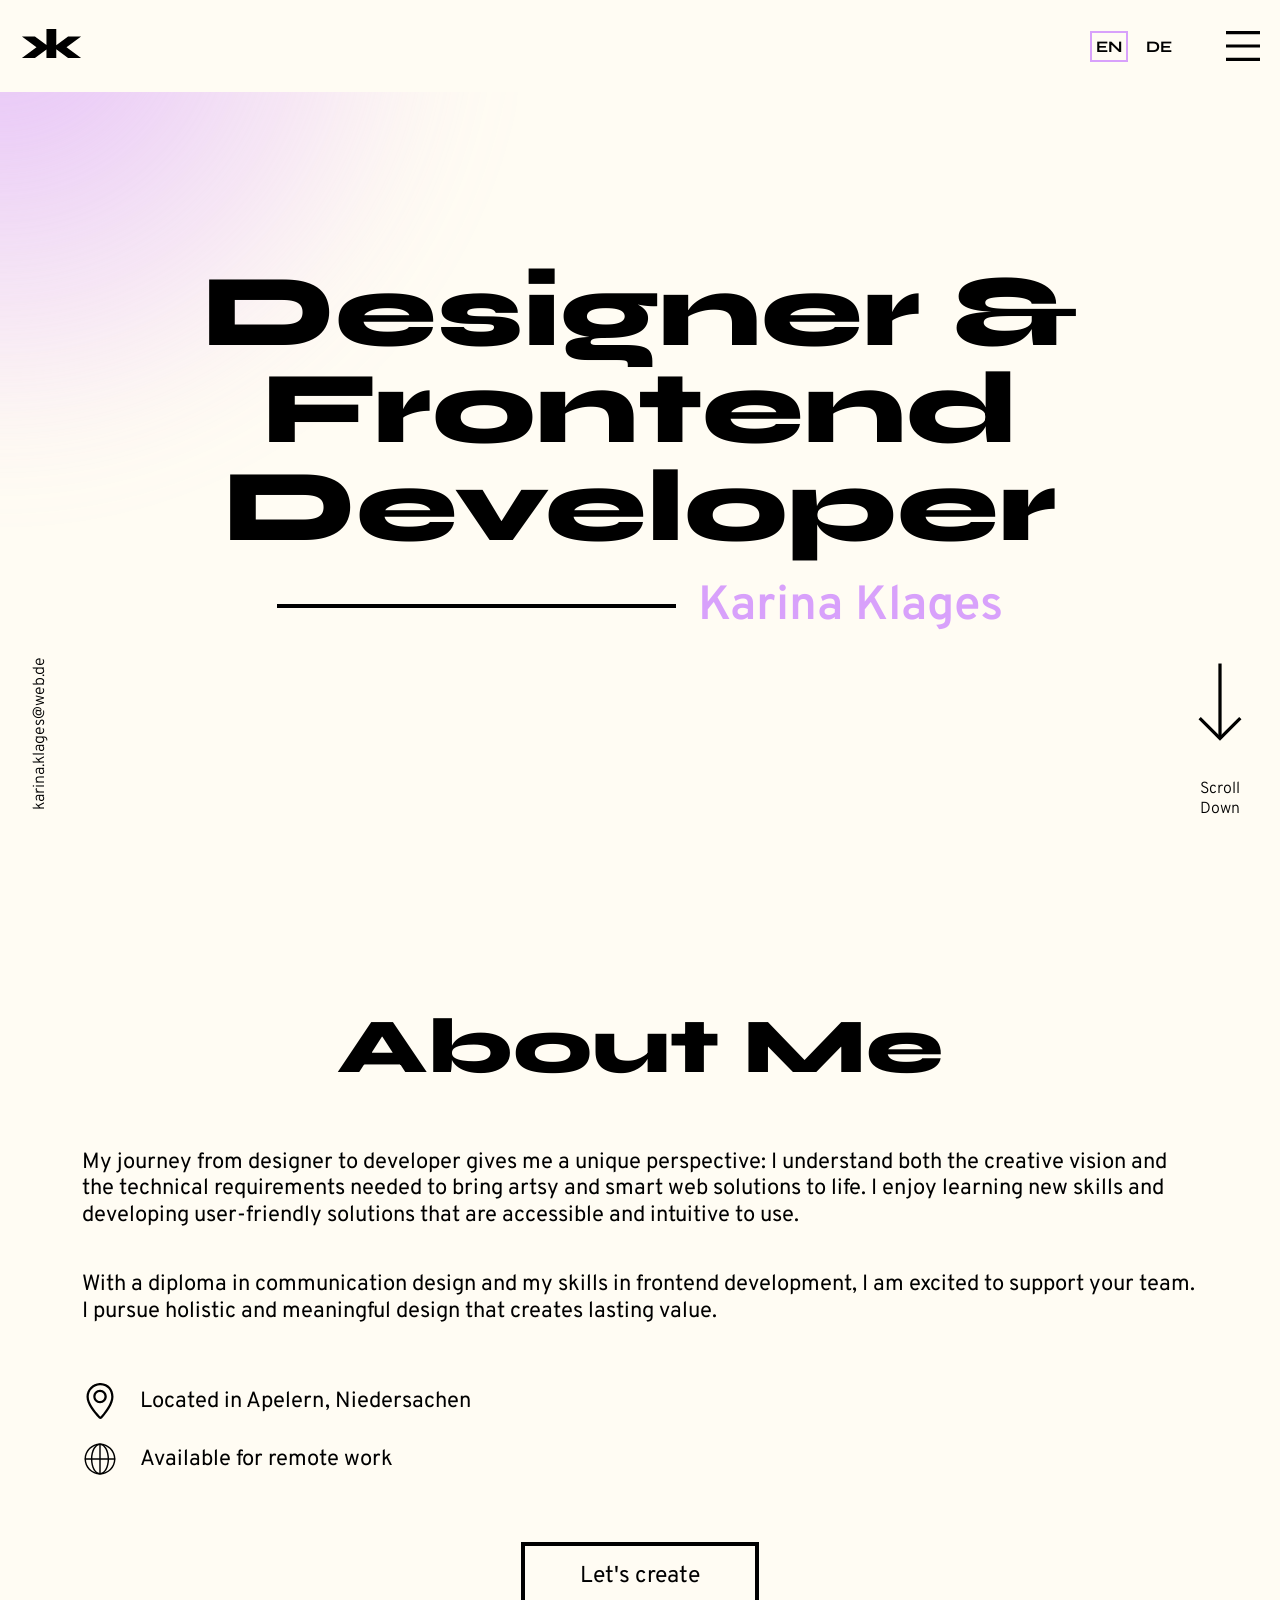
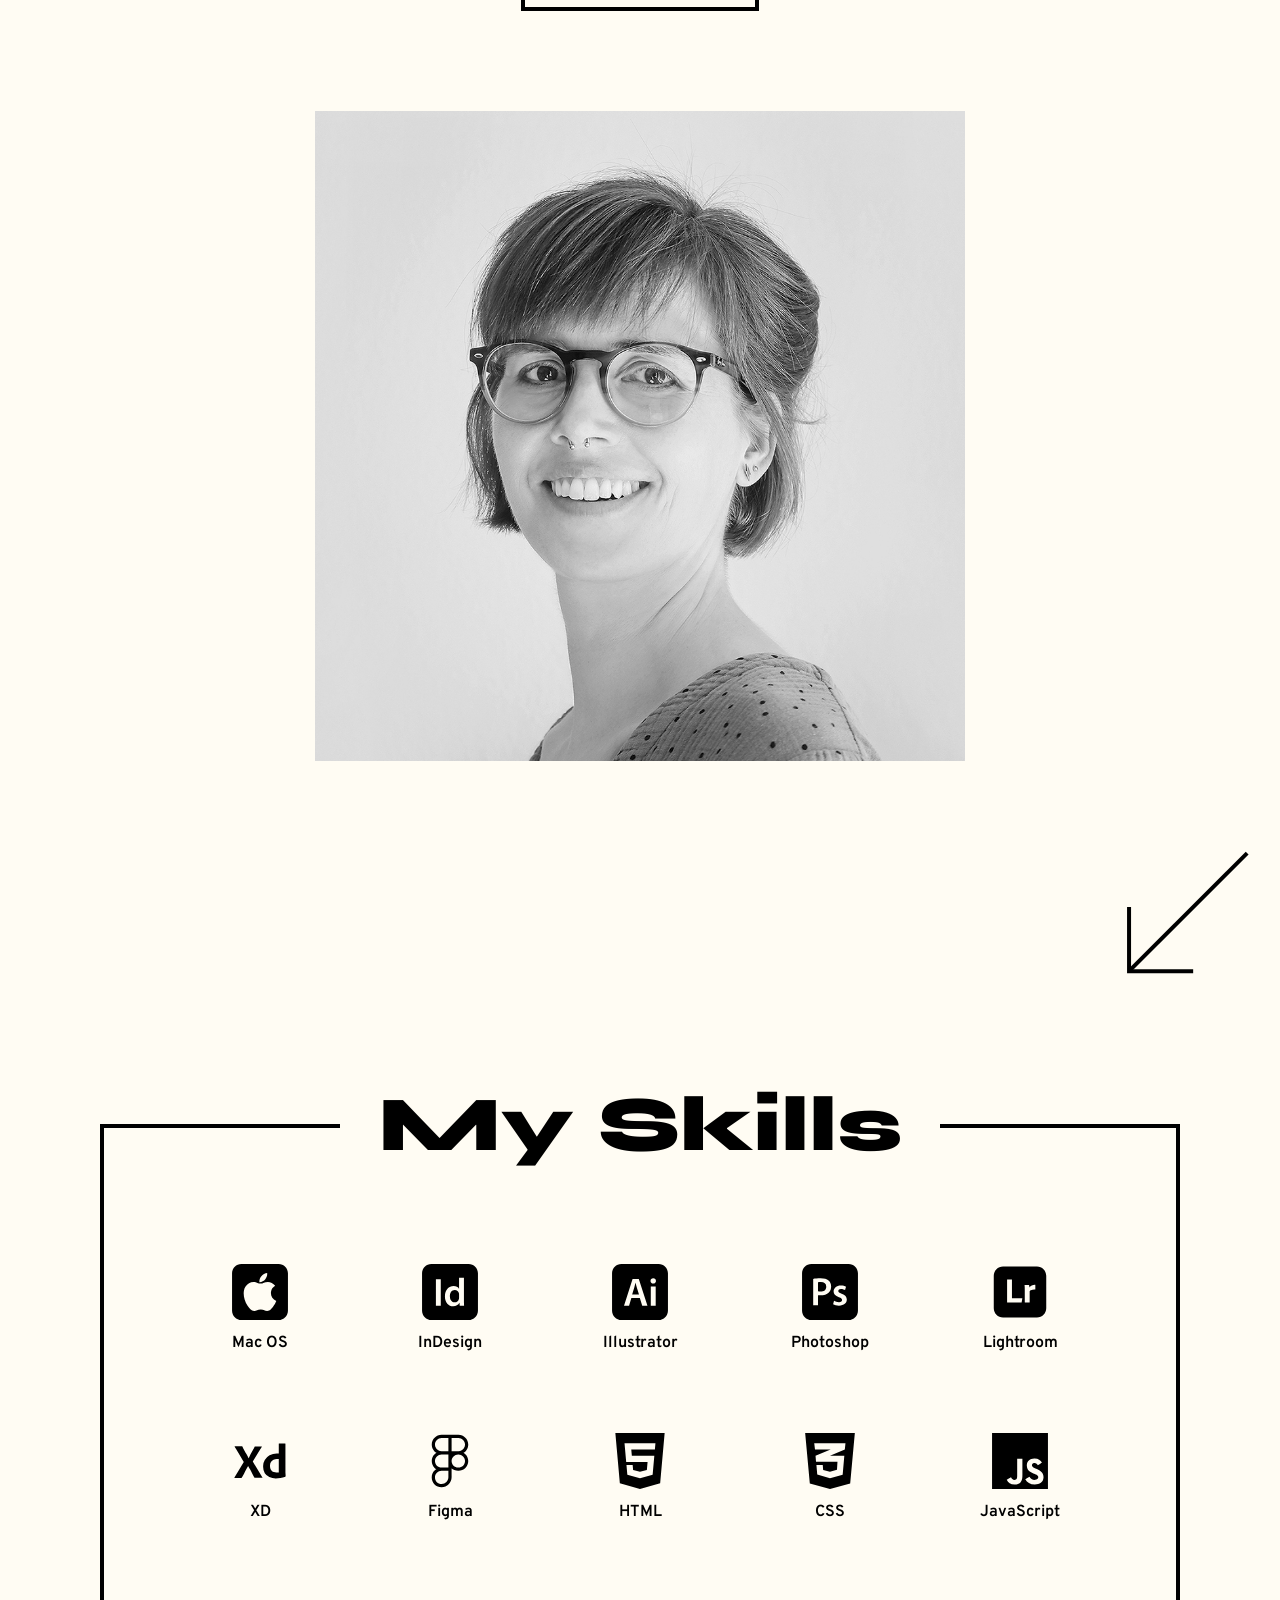
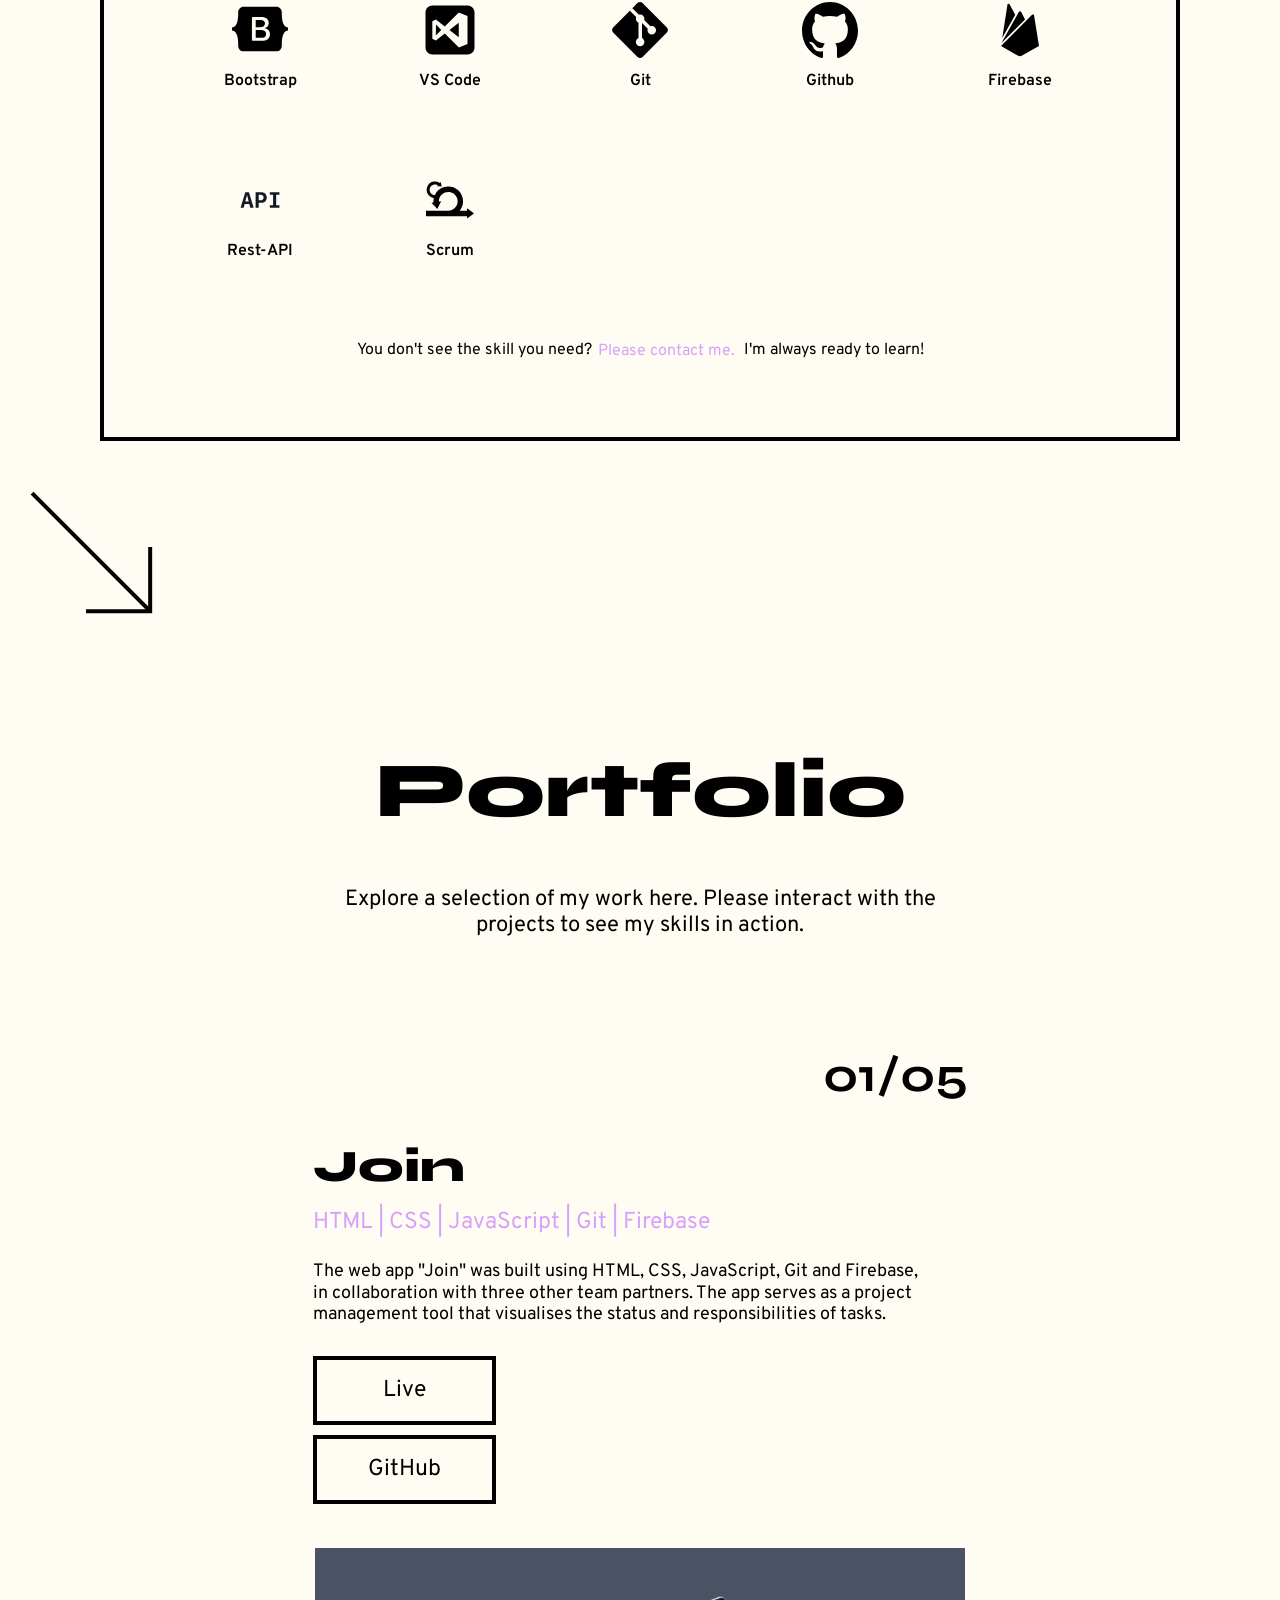
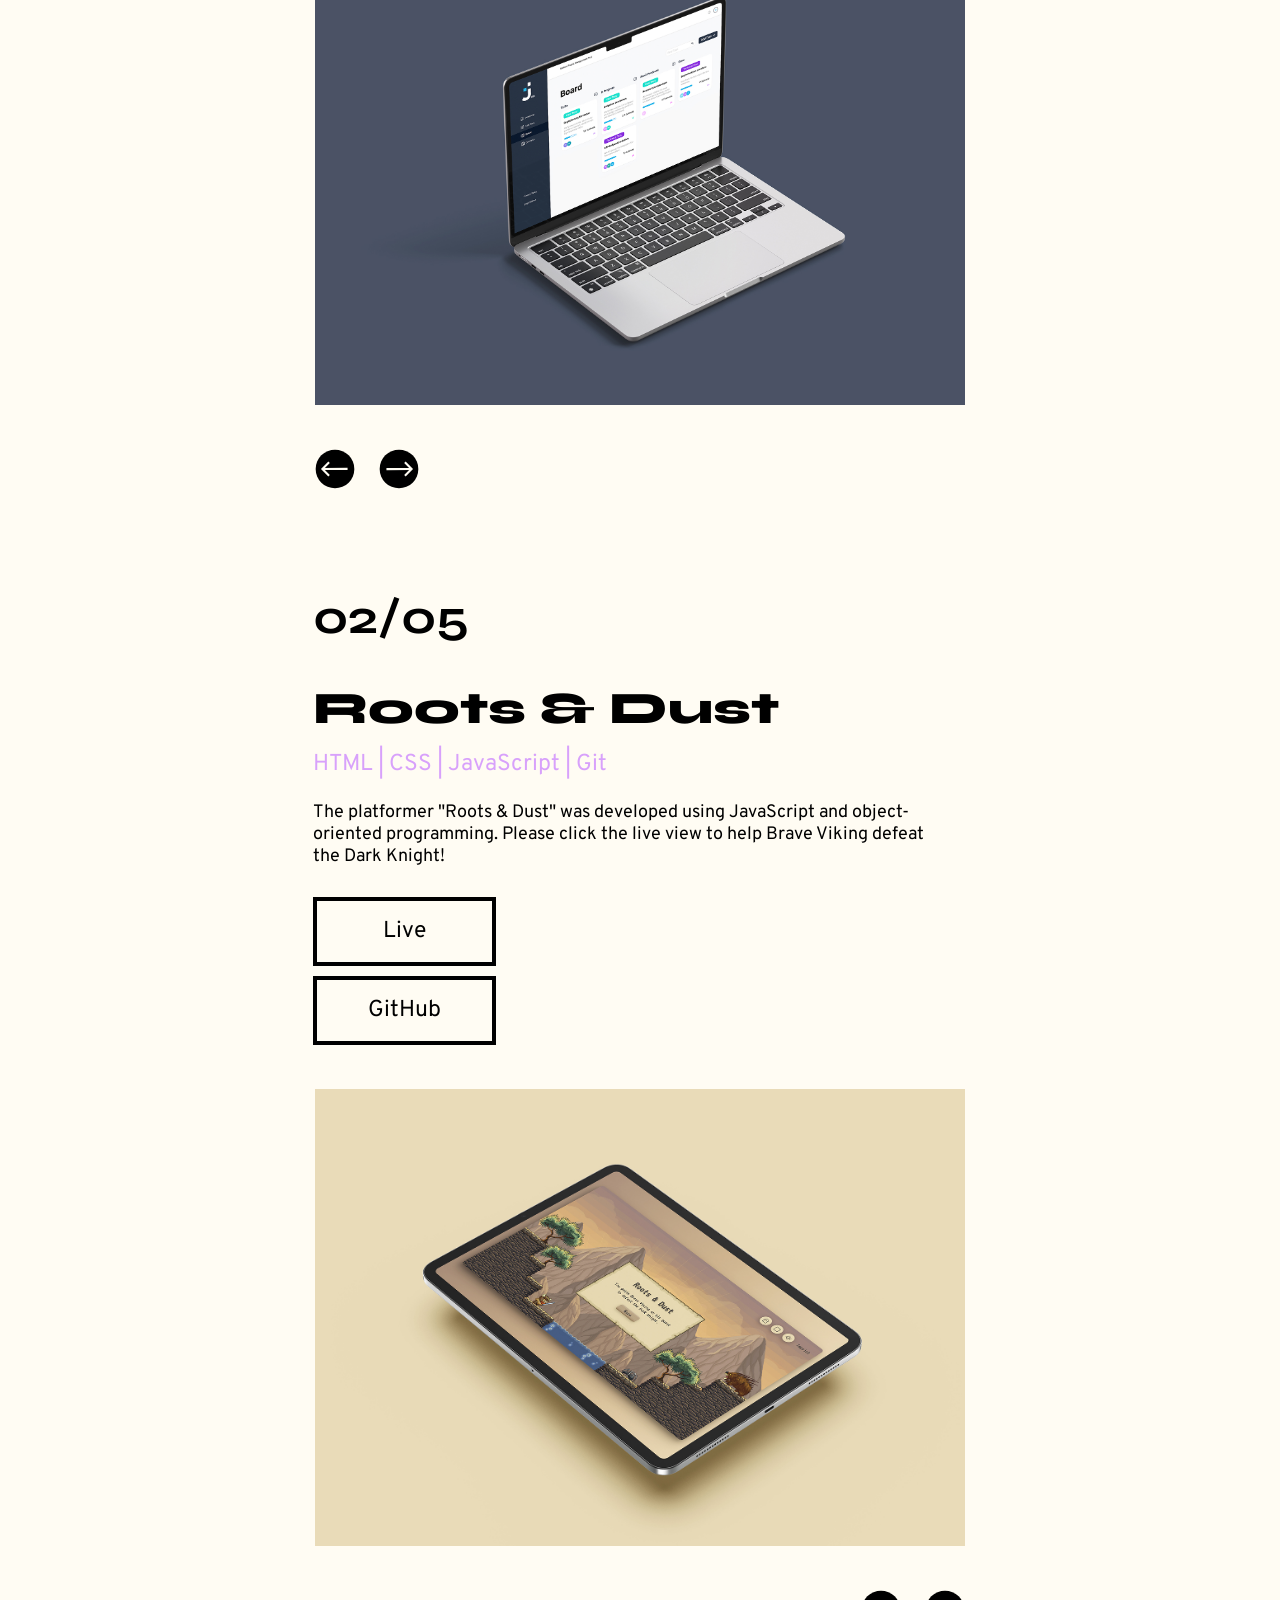
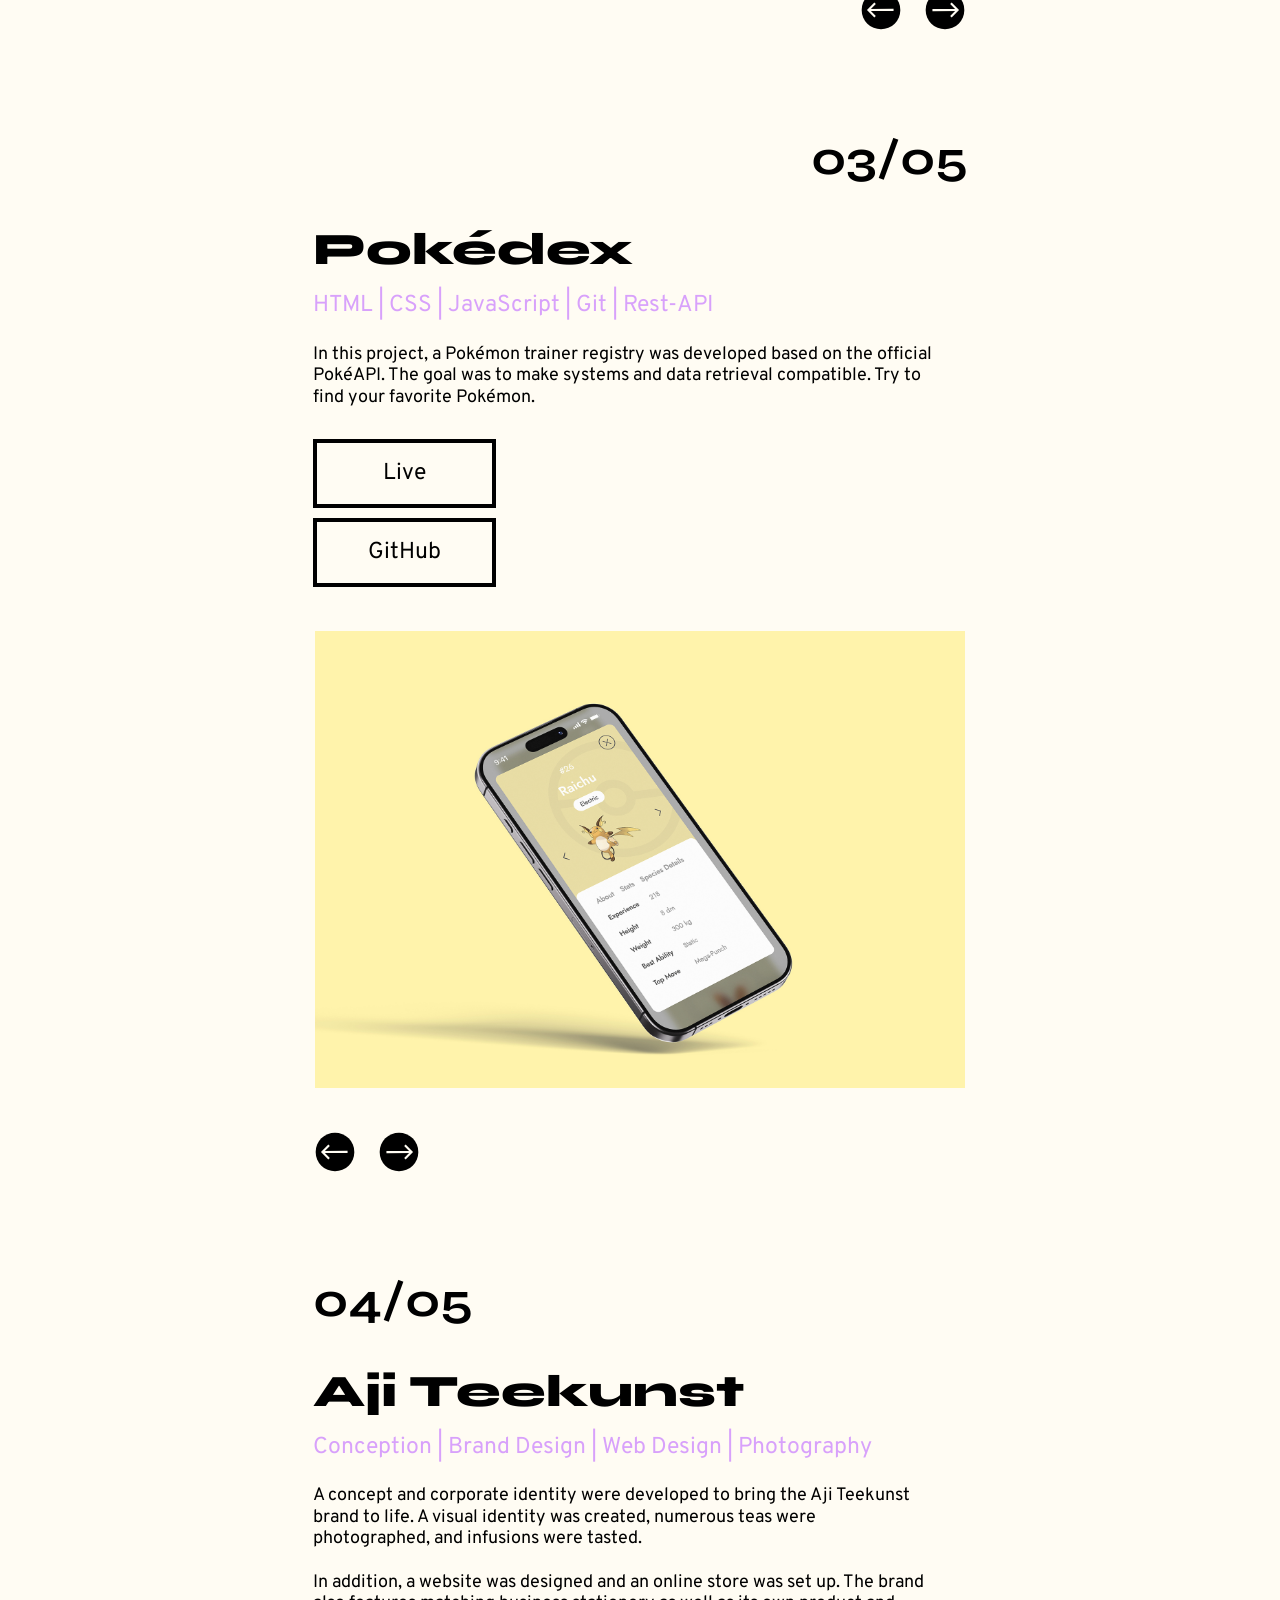
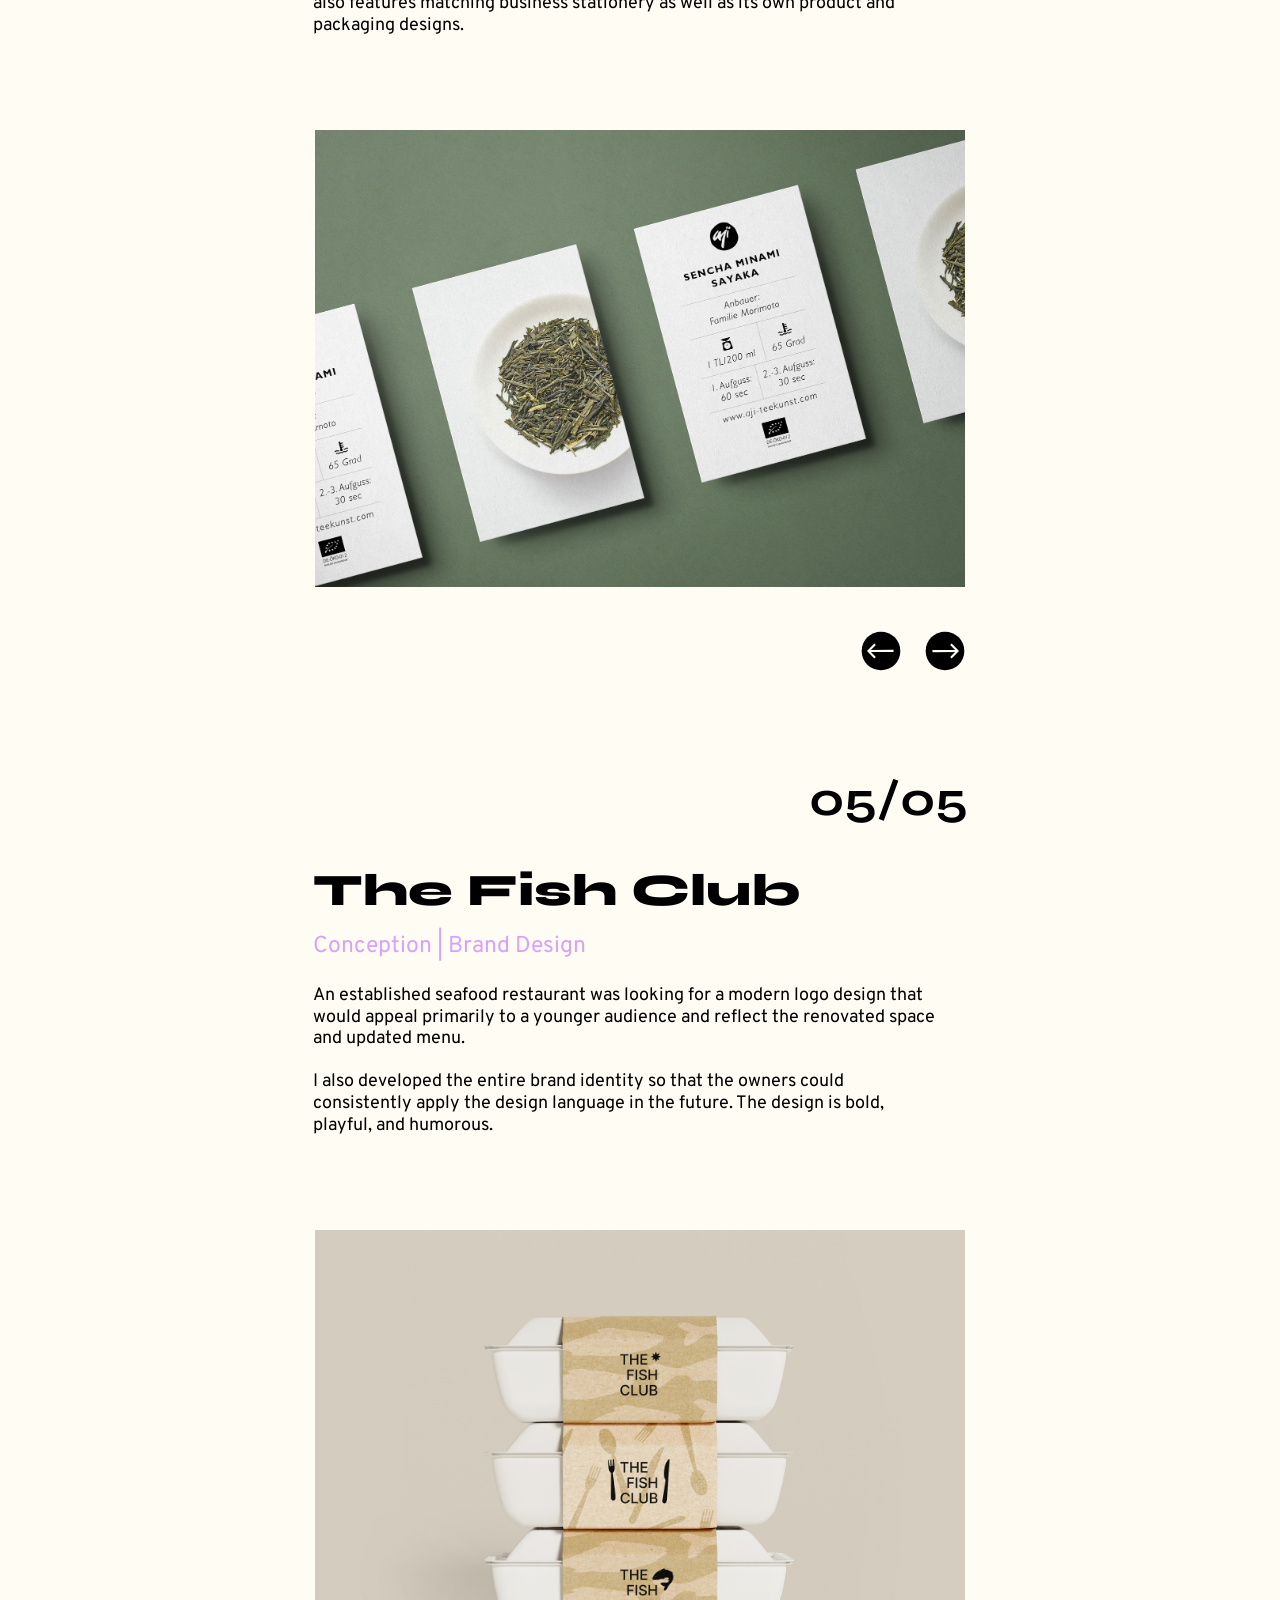
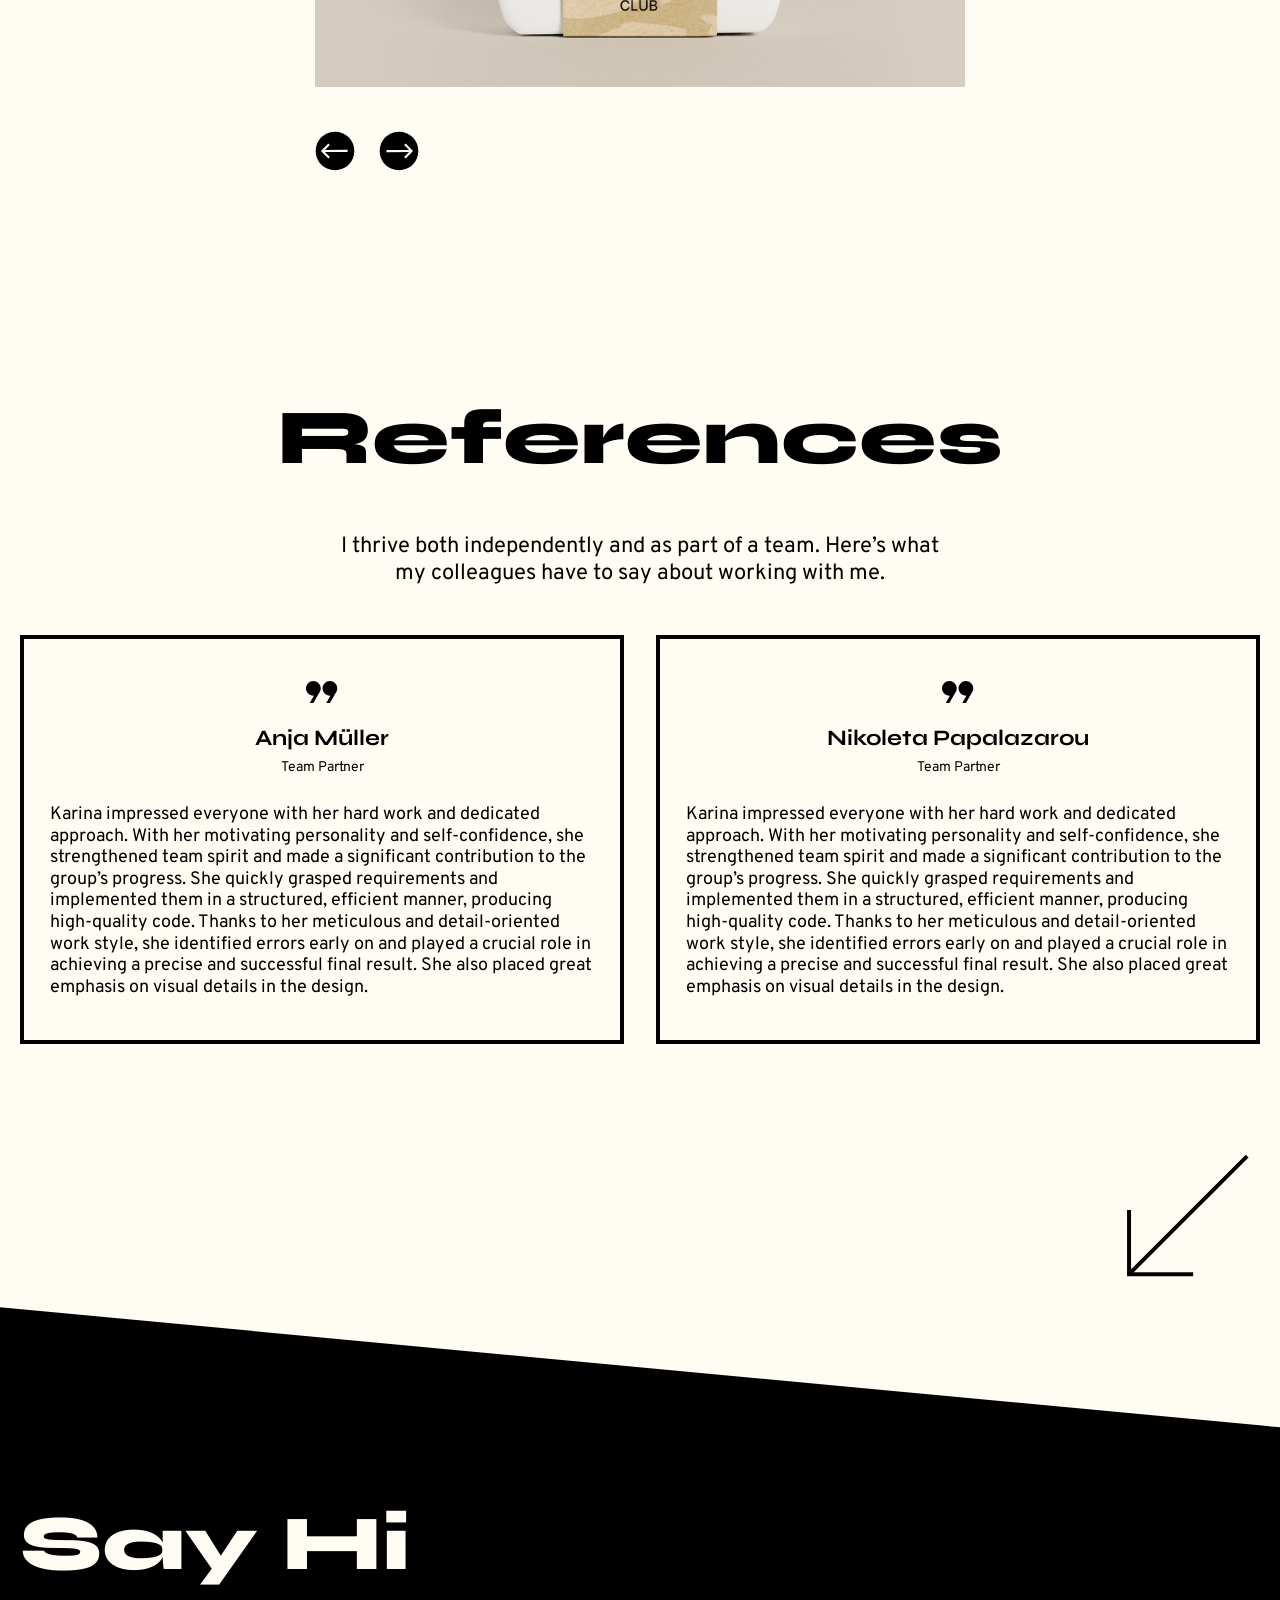
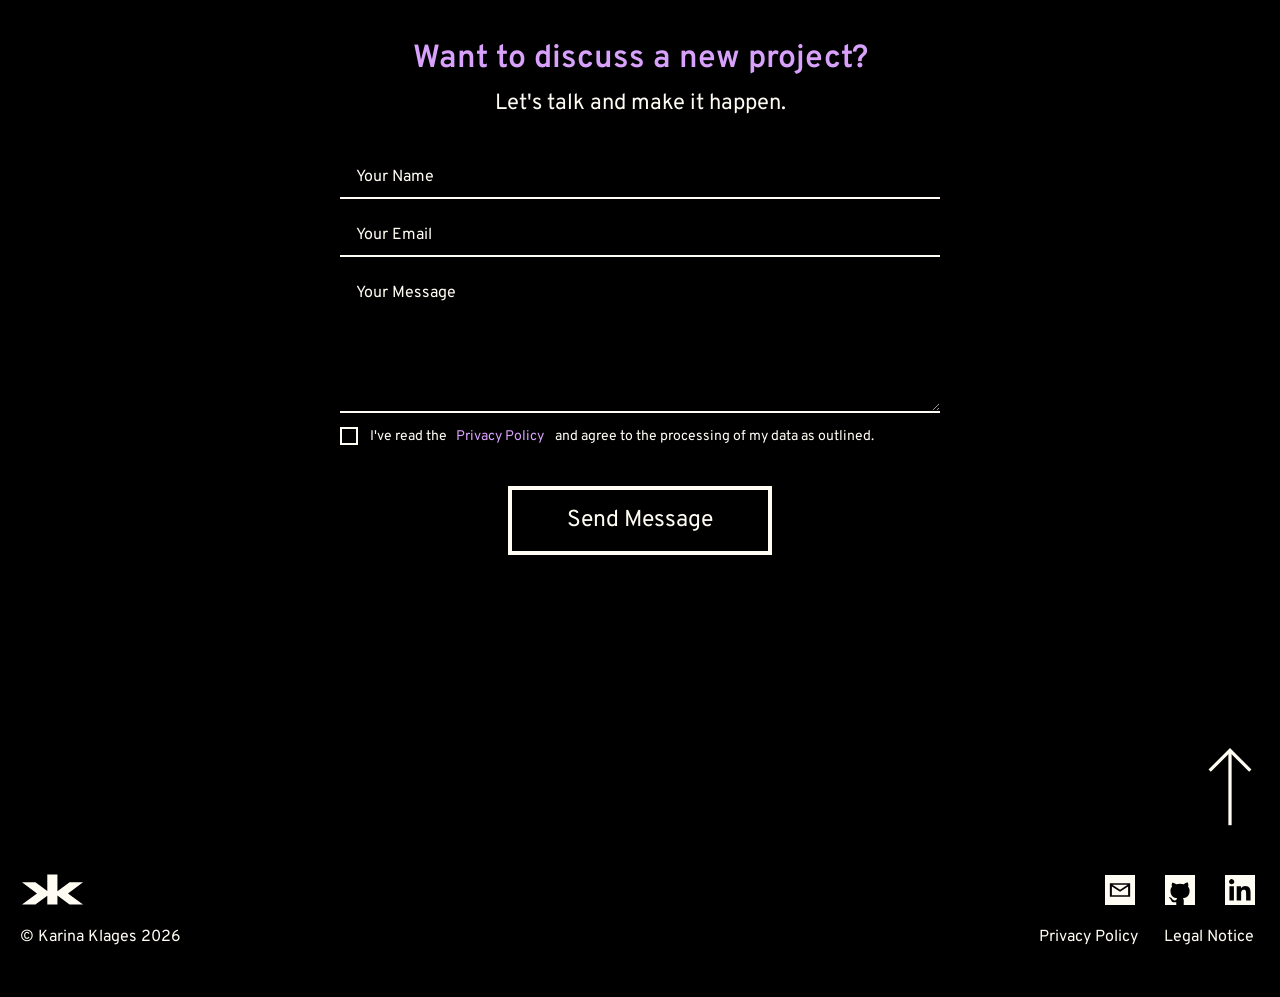
==== commit c3bdb06b: "feat: translations added" ====
--- a/index.html
+++ b/index.html
@@ -75,8 +75,9 @@
                 <h2>My Skills</h2>
                 <ul class="skills-grid" id="skillsGrid"></ul>
                 <div class="skills-information">
-                    <p>You don't see the skill you need?
-                    <a href="#contact" class="inline-link" data-text="Please contact me."> Please contact me.</a> I'm always ready to learn!</p>
+                    <p data-i18n="skills_text_1">You don't see the skill you need?</p>
+                    <a data-i18n="skills_text_2" href="#contact" class="inline-link" data-text="Please contact me."> Please contact me.</a>
+                    <p data-i18n="skills_text_3">I'm always ready to learn!</p>
                 </div>
             </div>
         </section>
--- a/styles/skills.css
+++ b/styles/skills.css
@@ -65,16 +65,6 @@
     gap: 14px;
 }
 
-/* Logo icon hovers like link image in footer  */
-
-/* .skills-card img {
-    width: 56px;
-} */
-
-/* .skills-card:hover img {
-    transform: translateY(-15px);
-} */
-
 .skills-card:hover span {
     color: var(--farbe-lilac);
 }
@@ -102,6 +92,13 @@
     justify-content: center;
     align-items: center;
     margin-top: 80px;
+}
+
+.skills-information p {
+    font-family: 'Overpass';
+    font-style: normal;
+    font-weight: 400;
+    font-size: 16px;
 }
 
 .inline-link {
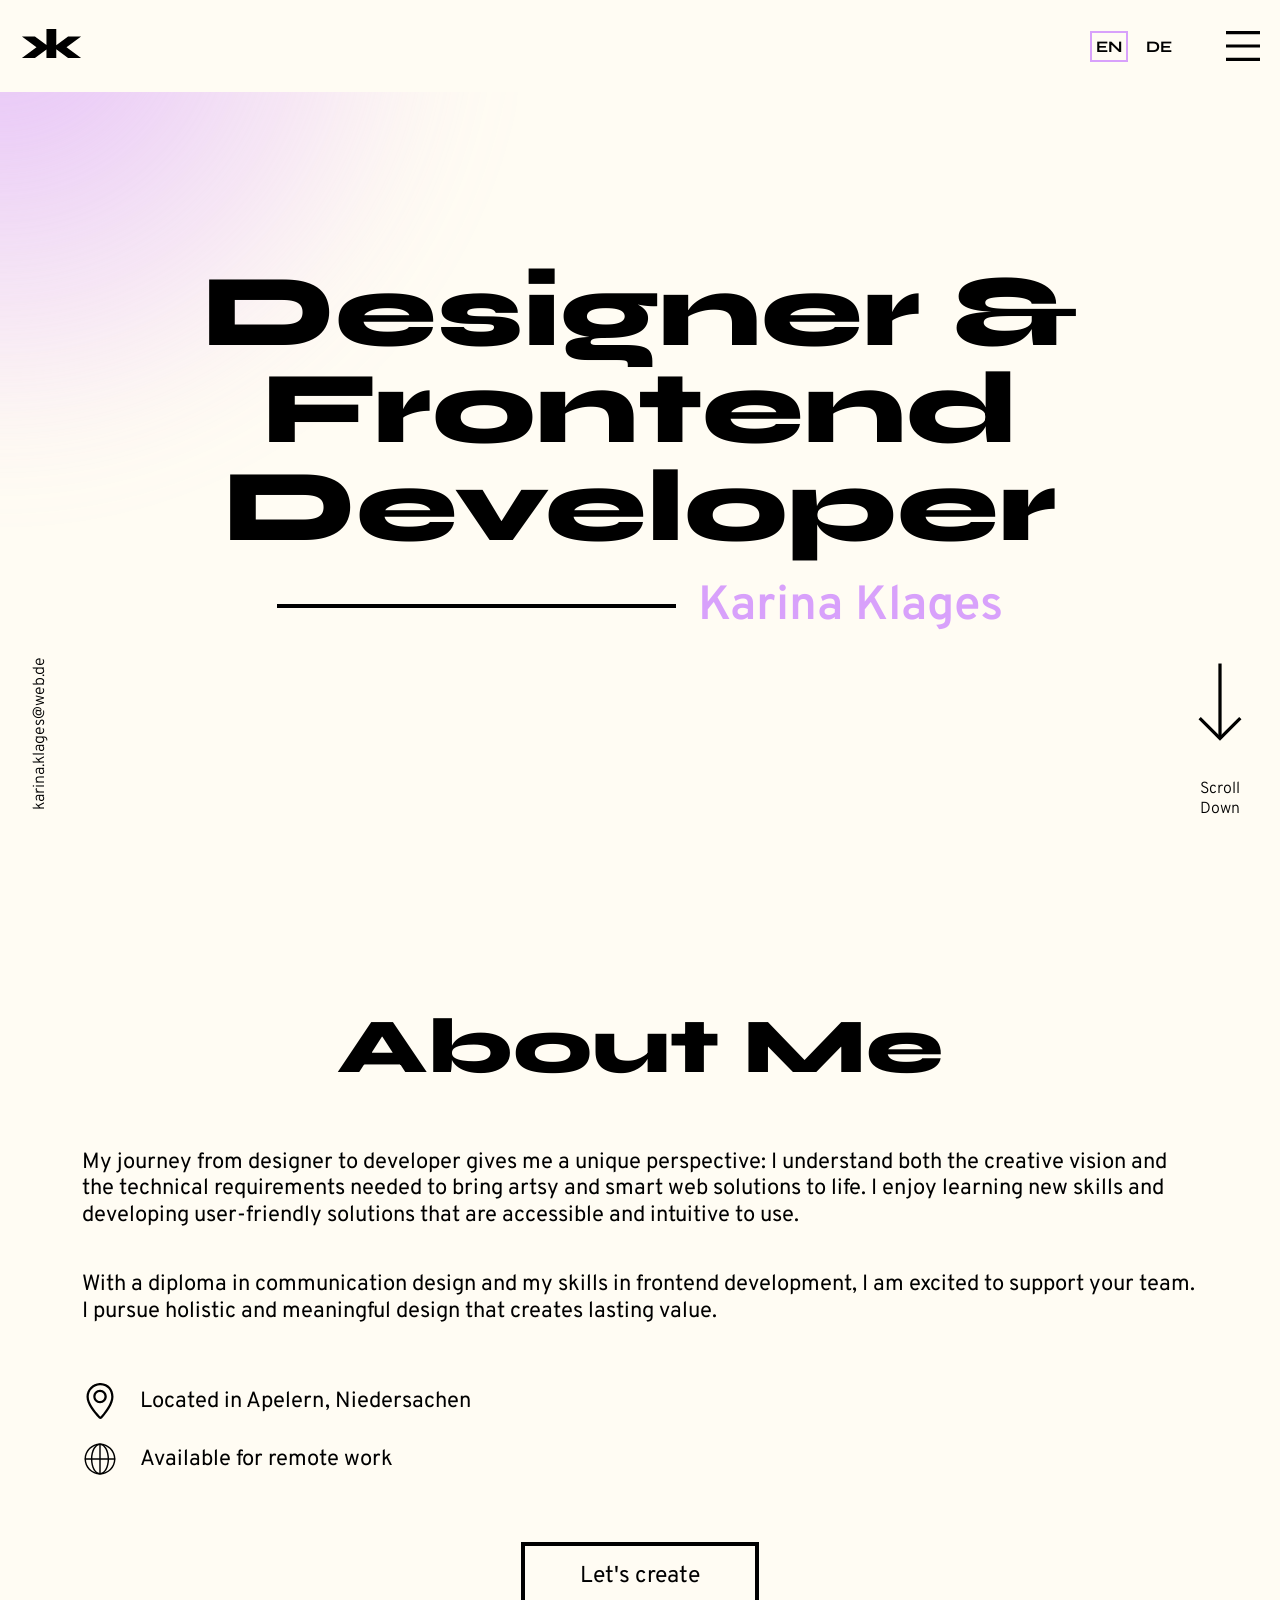
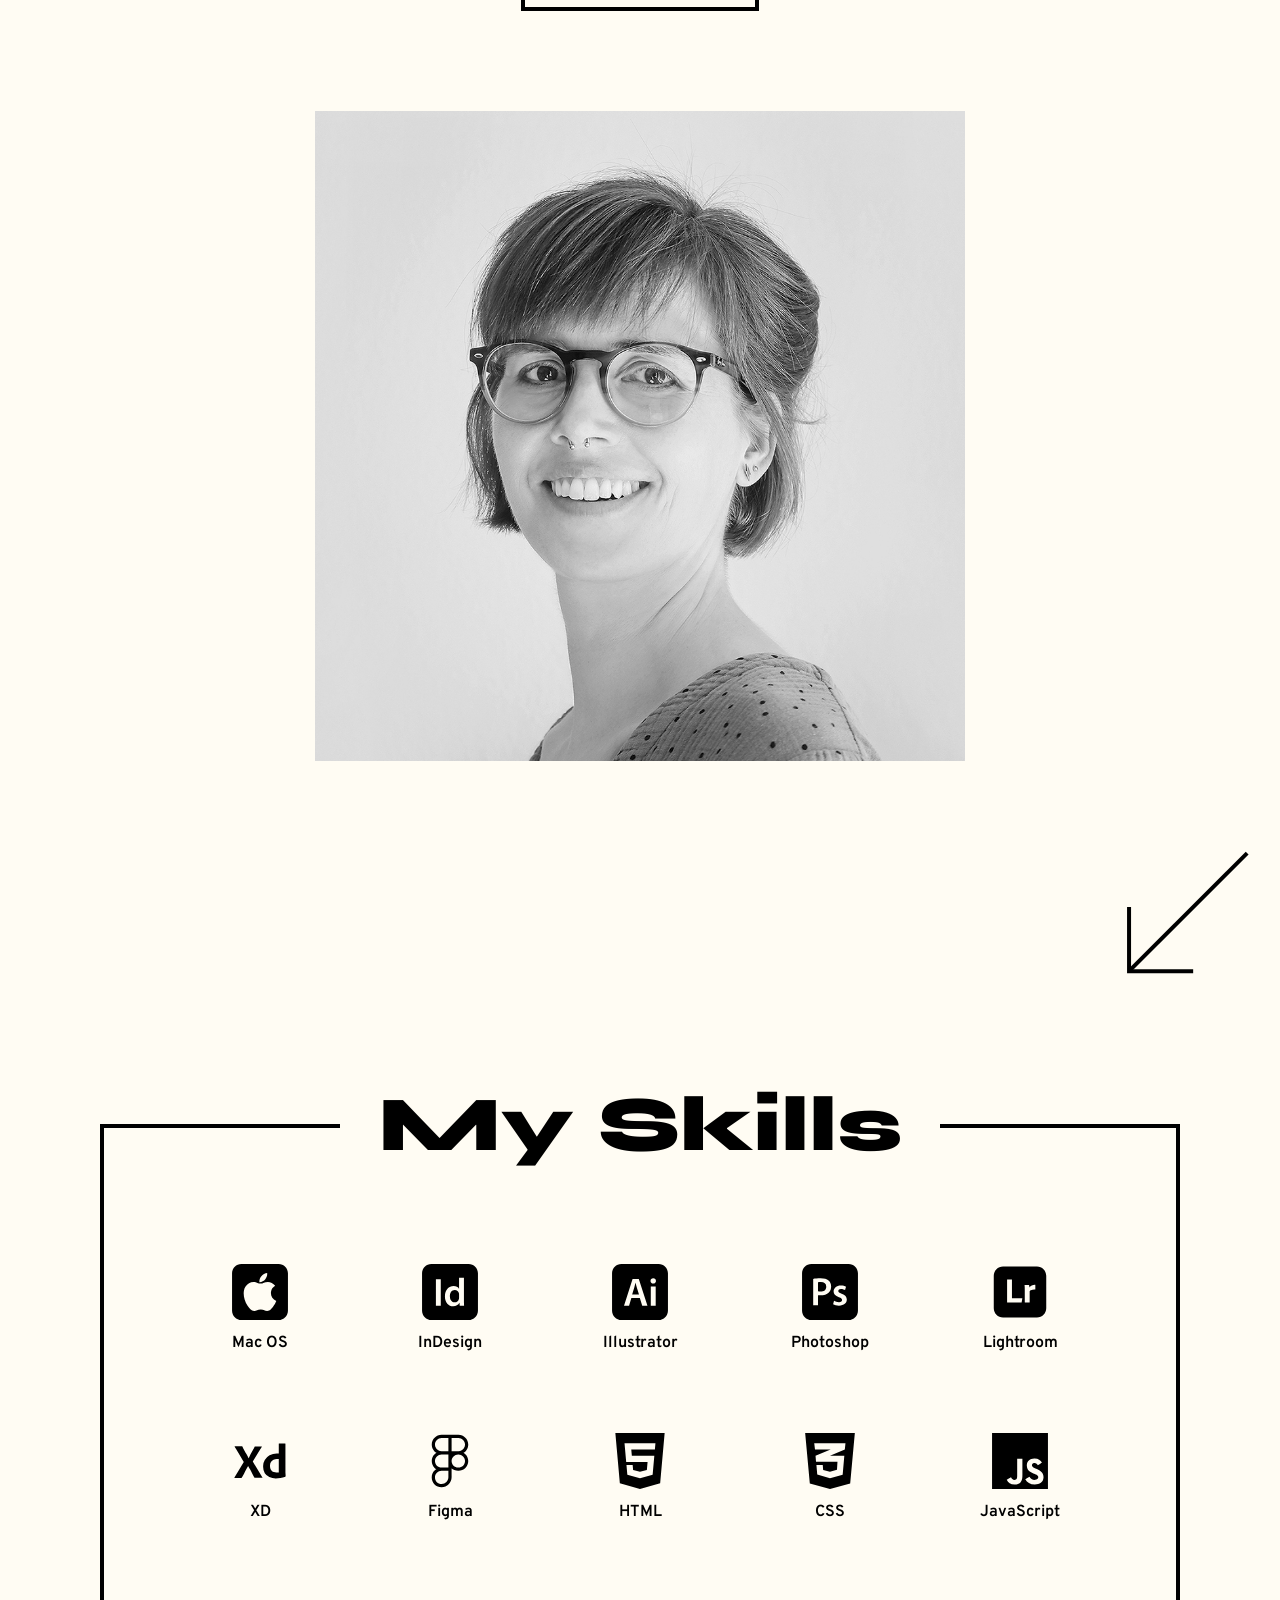
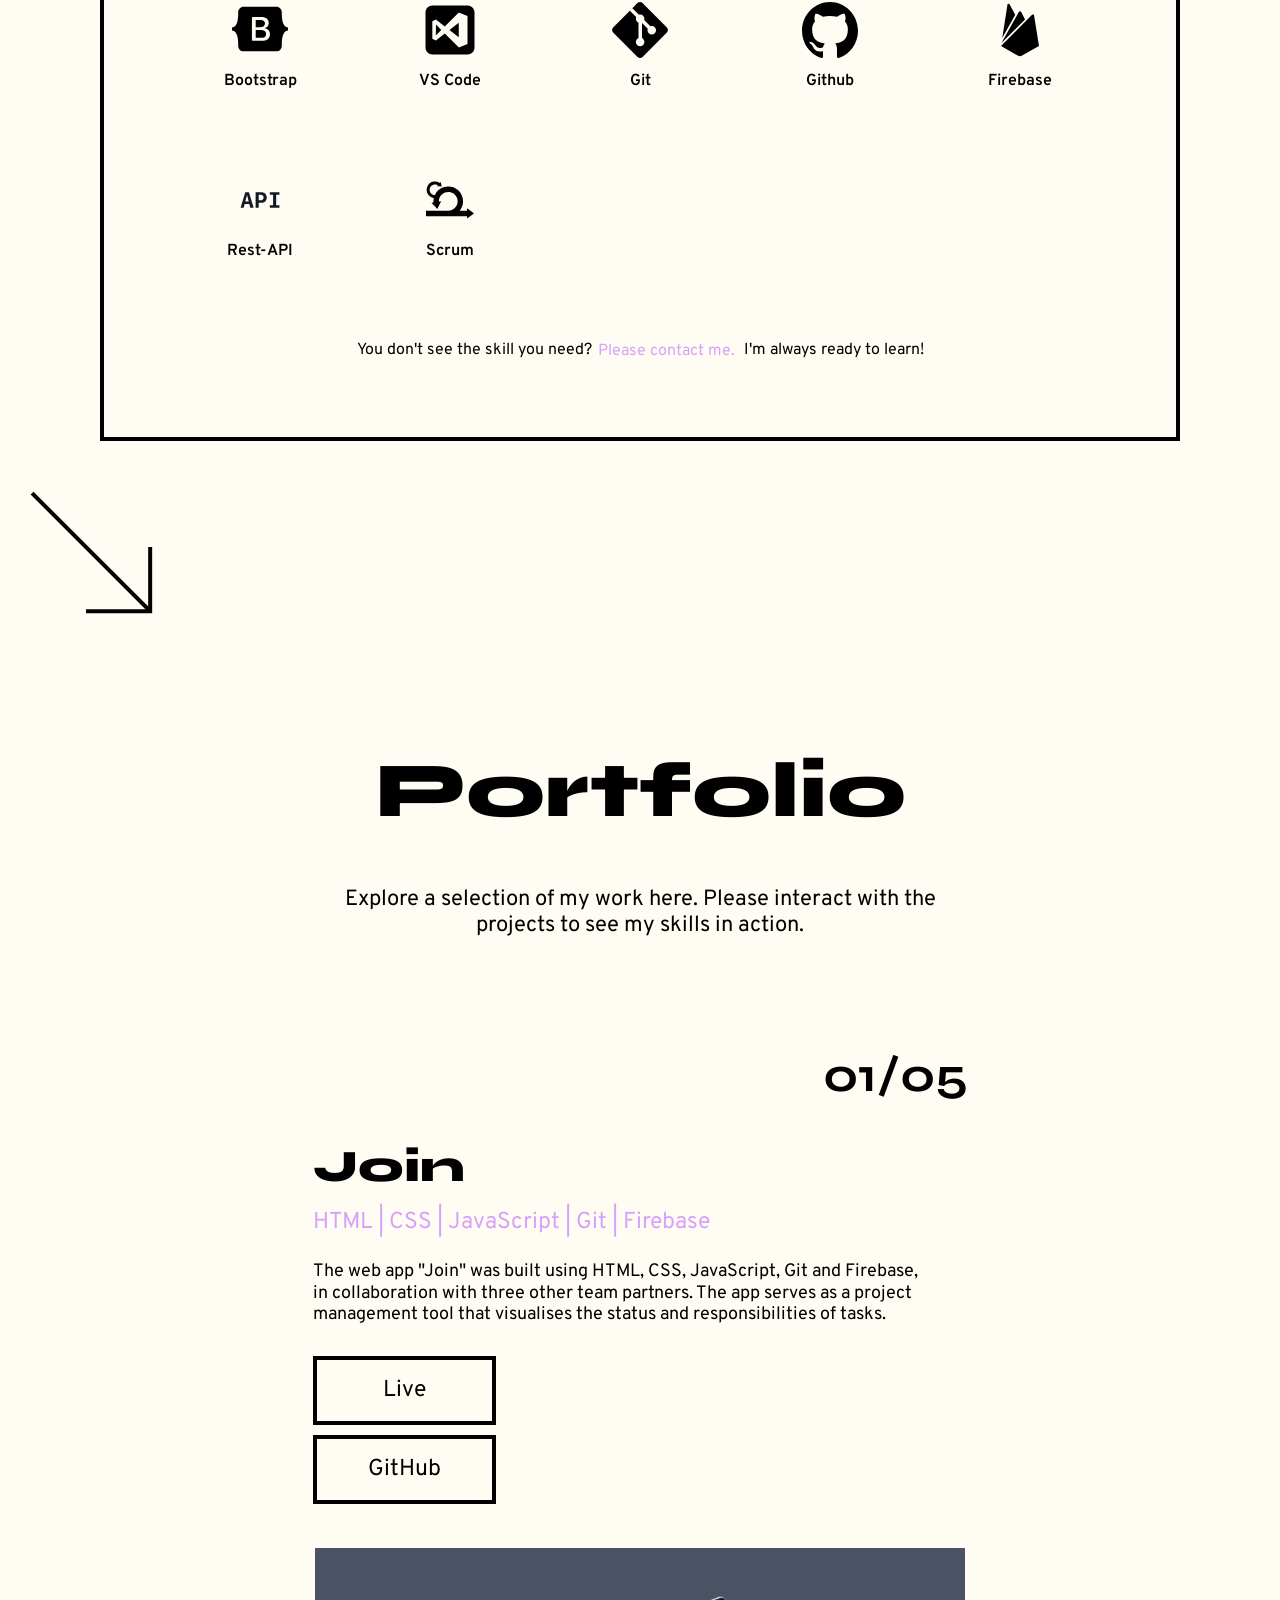
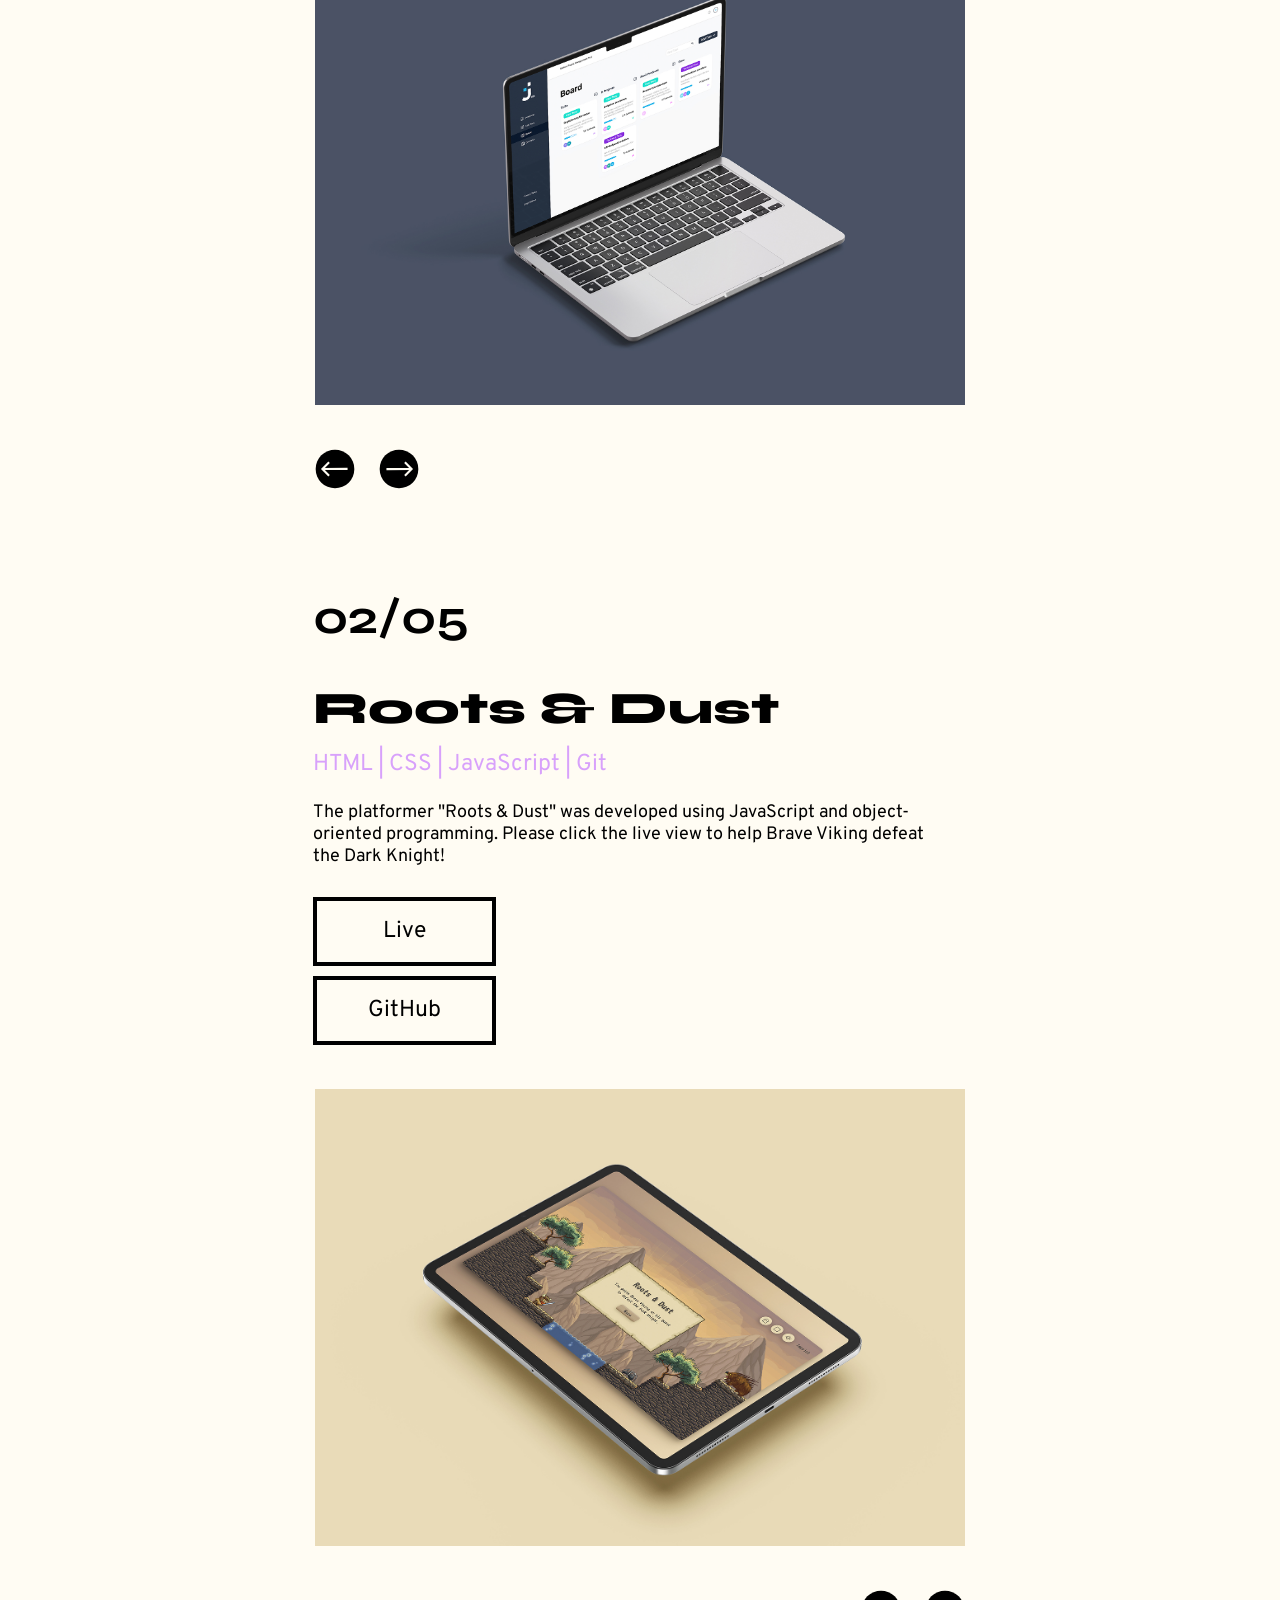
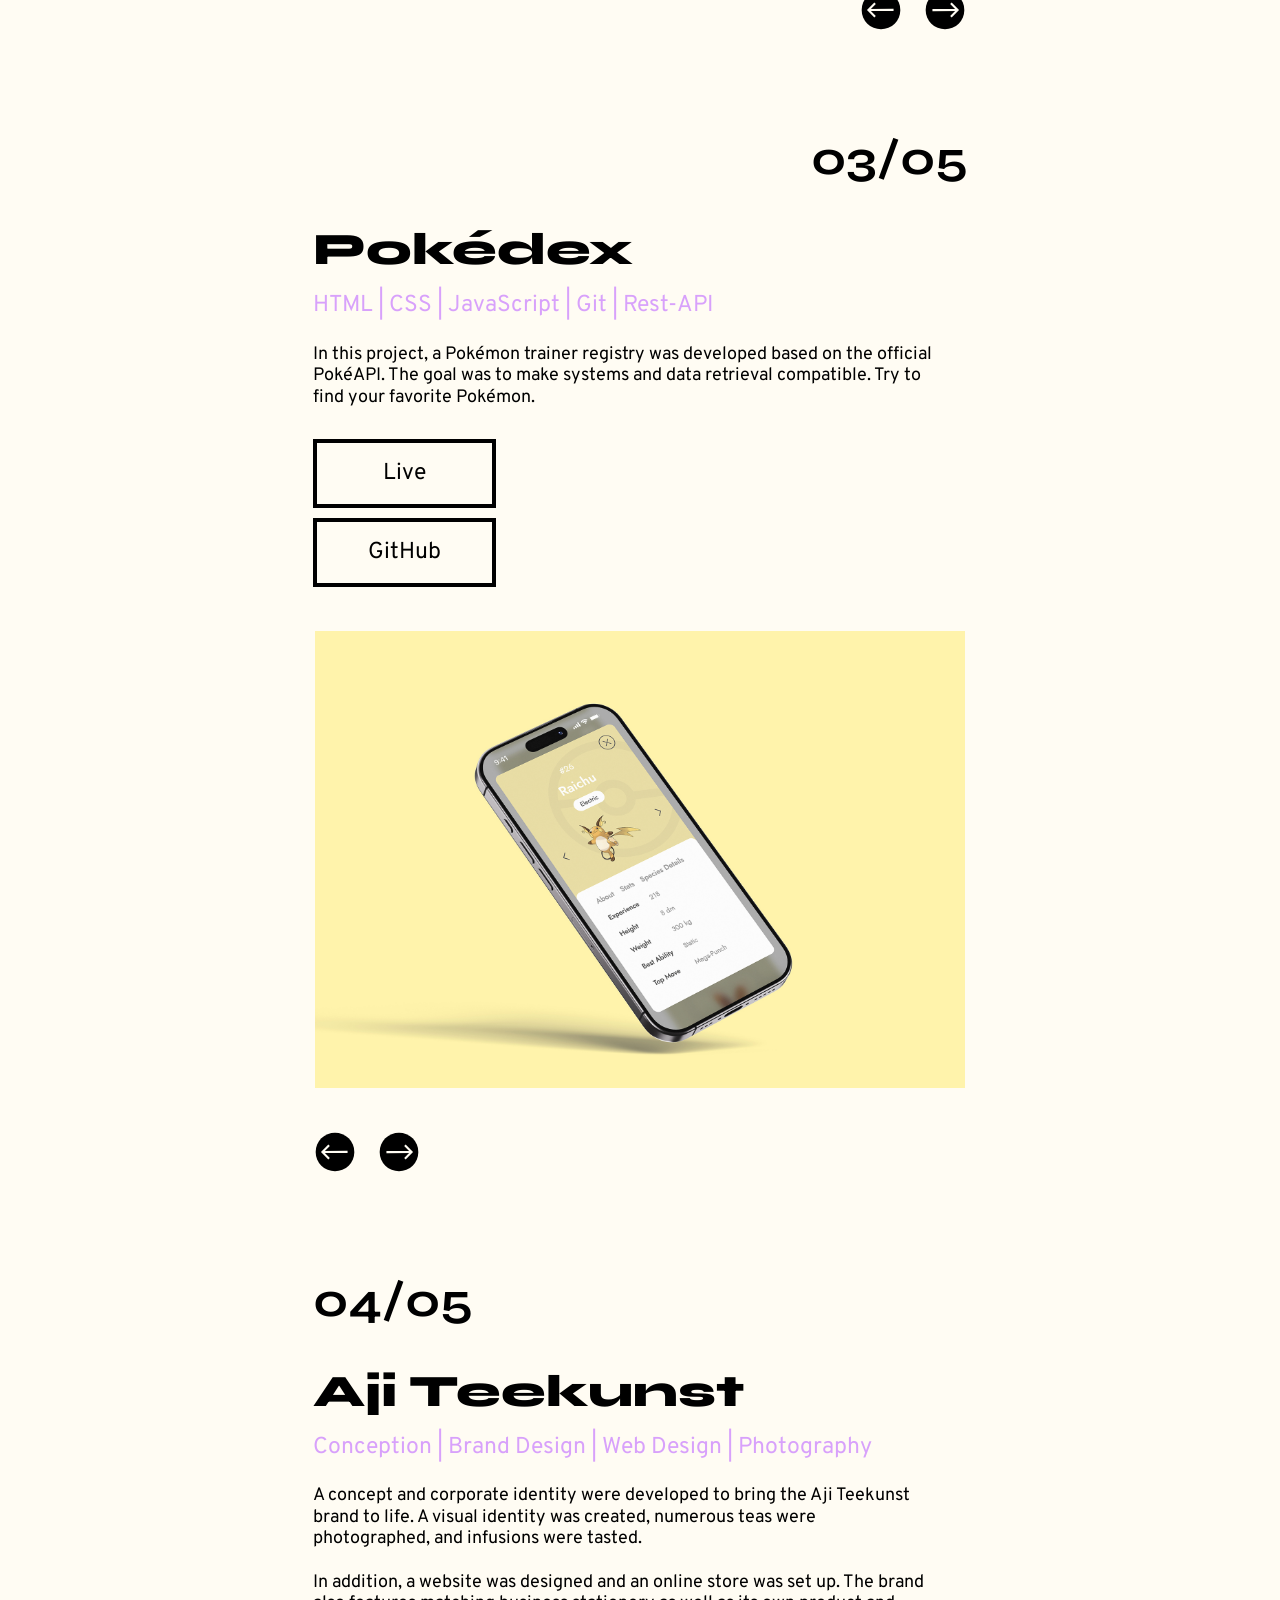
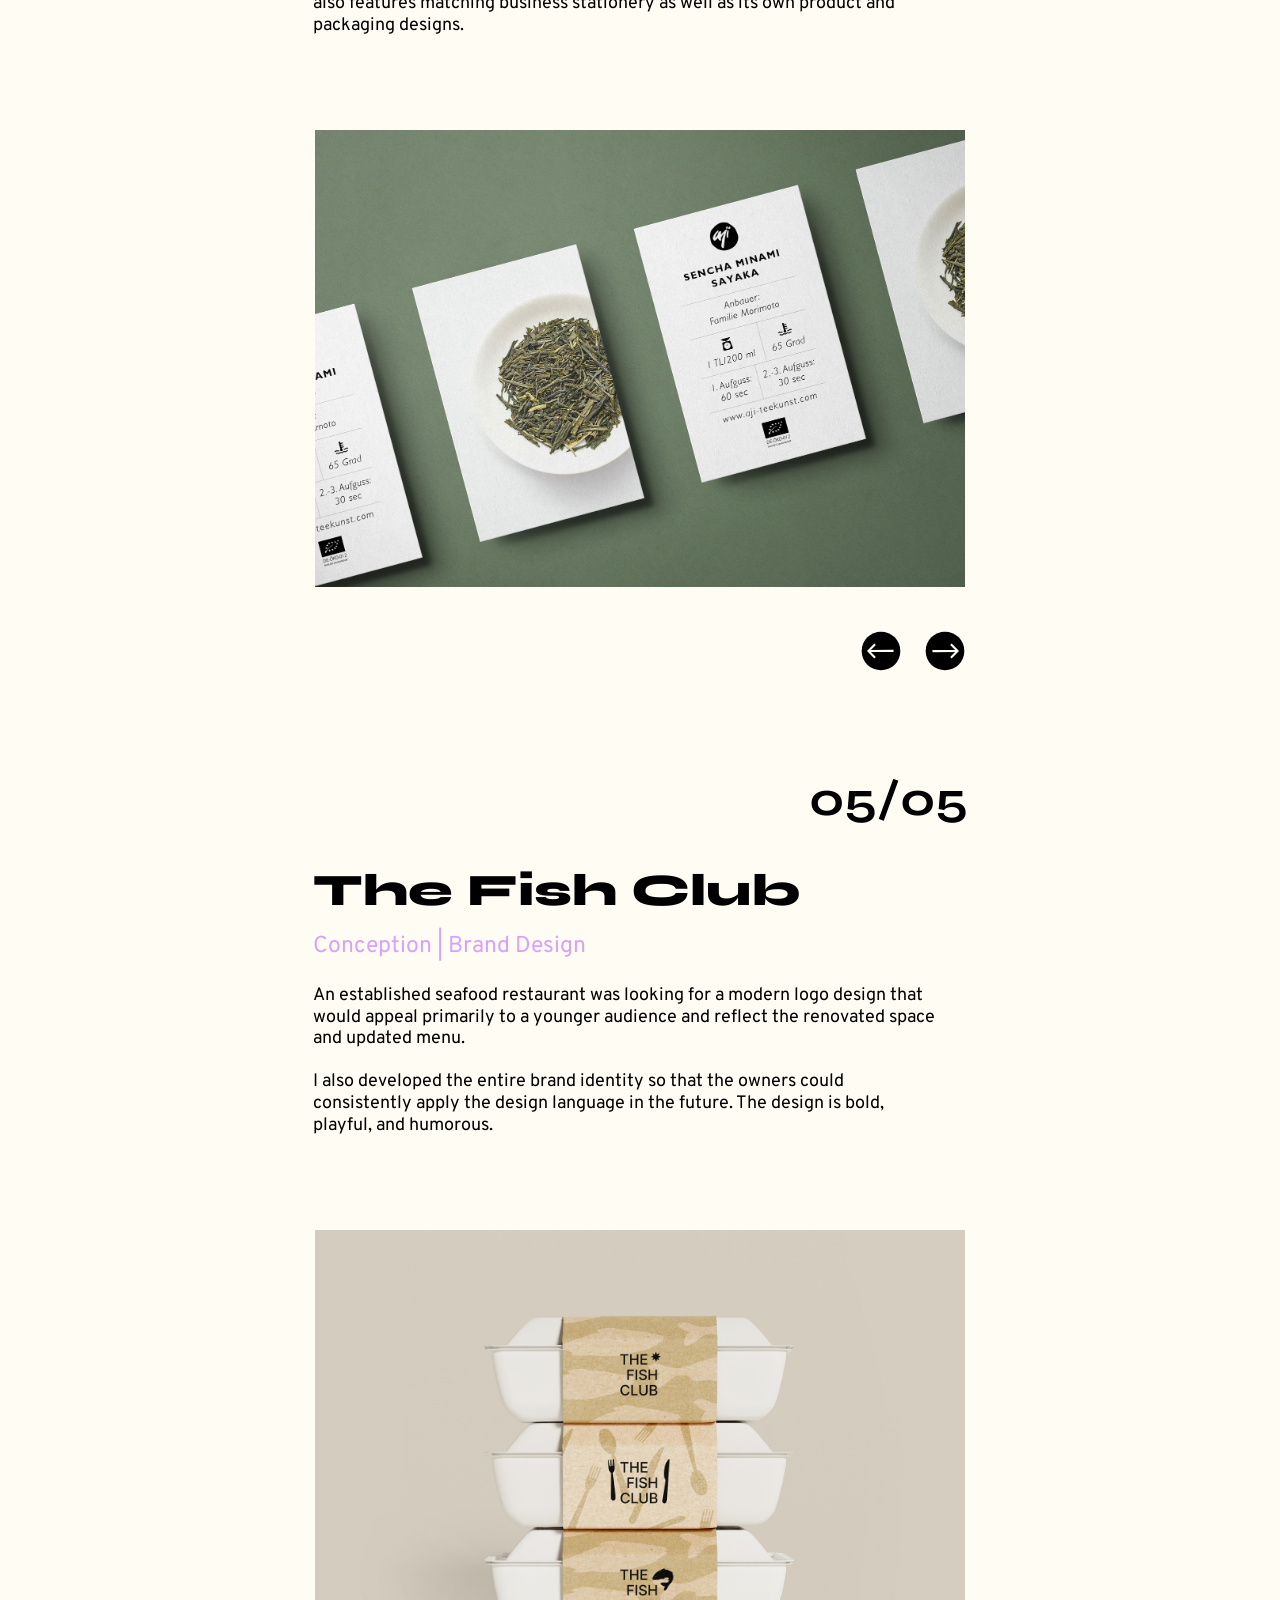
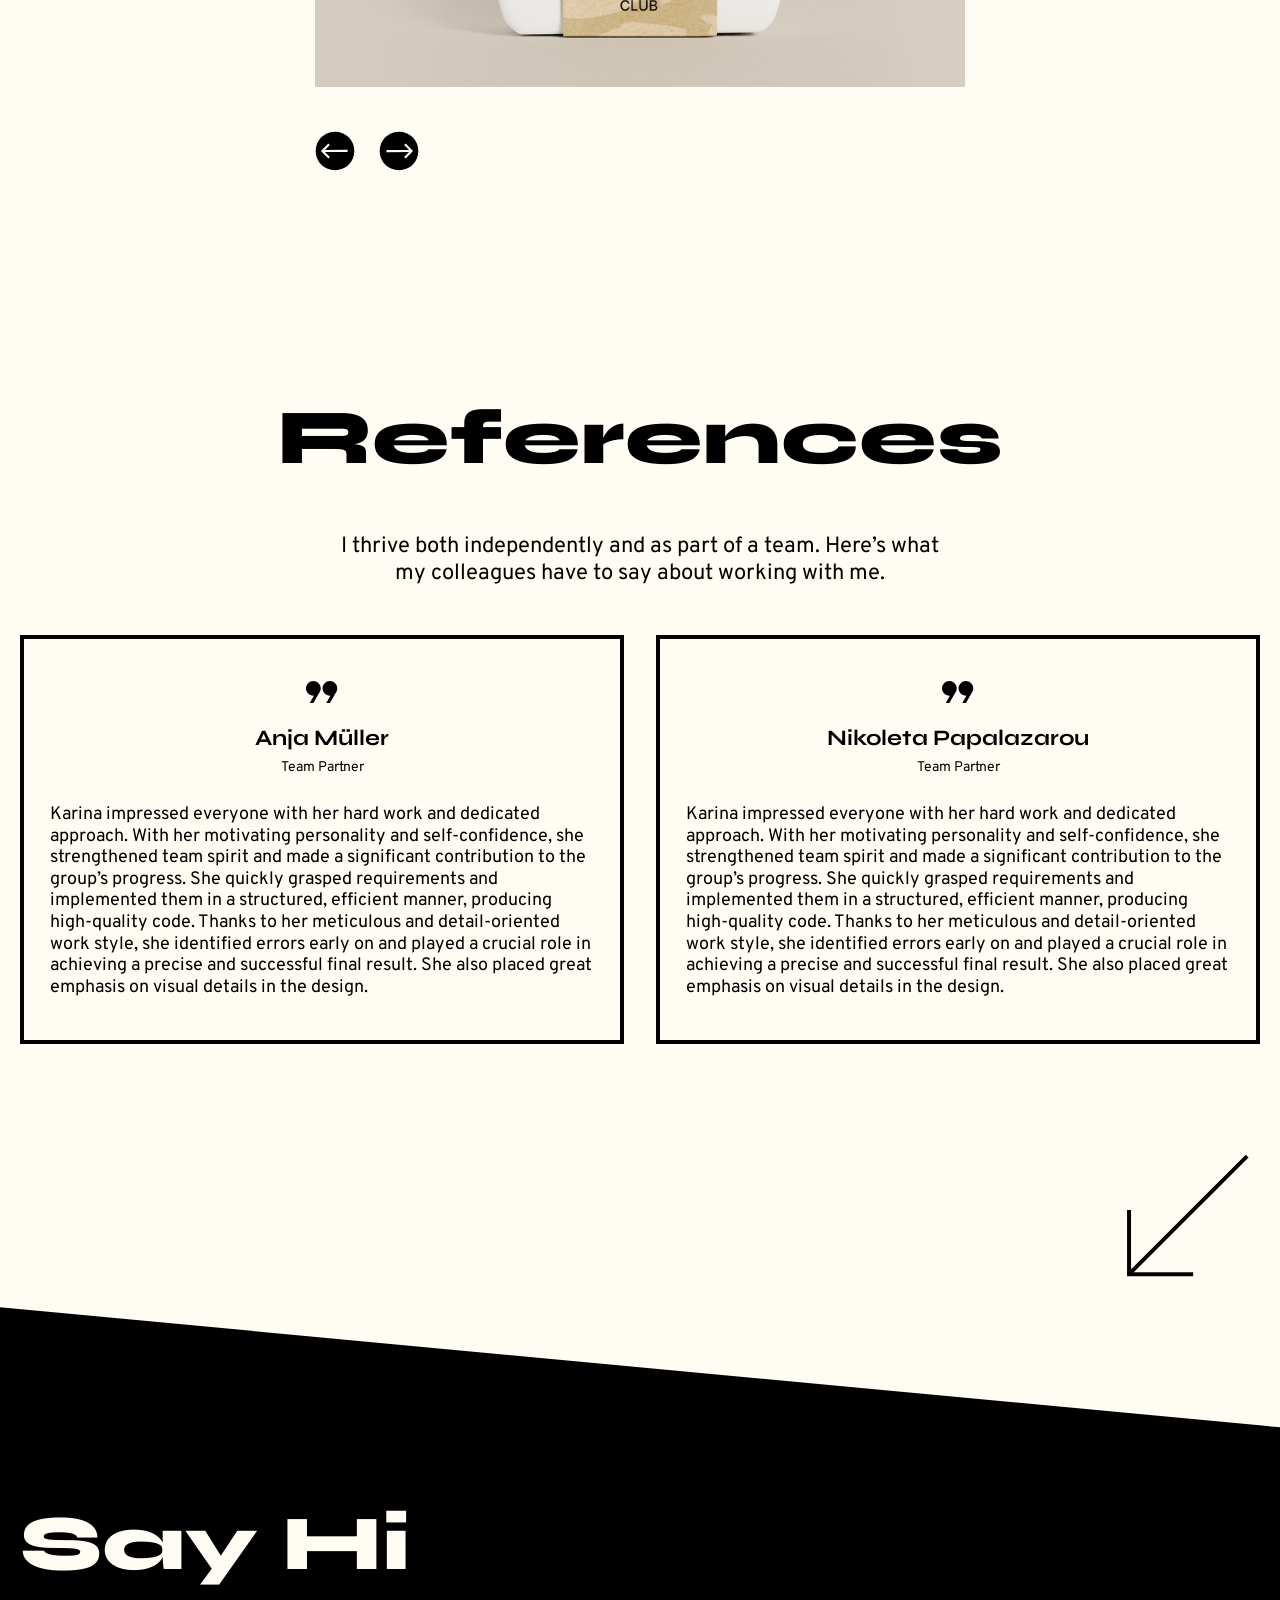
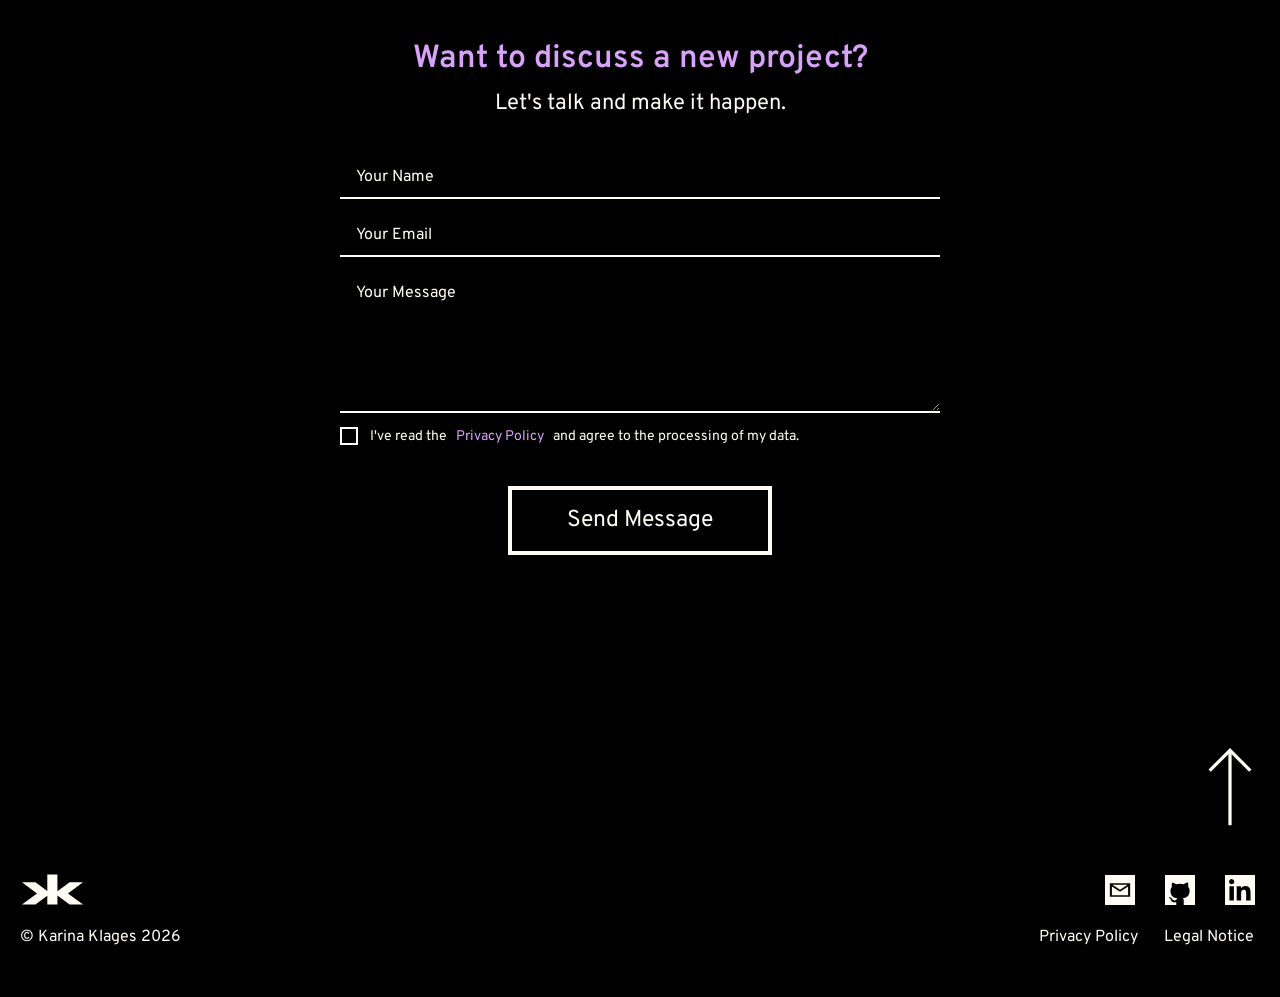
==== commit 918c988a: "feat: translations added" ====
--- a/index.html
+++ b/index.html
@@ -86,12 +86,12 @@
         </a>
         <section class="portfolio section-area" id="portfolio">
             <h2>Portfolio</h2>
-            <span class="section-subhead">Explore a selection of my work here. Please interact with the projects to see my skills in action.</span>
+            <span data-i18n="portfolio_subhead" class="section-subhead">Explore a selection of my work here. Please interact with the projects to see my skills in action.</span>
             <div id="portfolioContainer"></div>
         </section>
         <section class="references section-area" id="references">
             <h2>References</h2>
-            <span class="section-subhead">I thrive both independently and as part of a team. Here’s what my colleagues have to say about working with me.</span>
+            <span class="section-subhead" data-i18n="reference_subhead">I thrive both independently and as part of a team. Here’s what my colleagues have to say about working with me.</span>
             <div class="references-area">
                 <div class="references-container">
                     <div class="reference-head">
@@ -99,7 +99,7 @@
                         <span class="reference-name">Anja Müller</span>
                         <span class="reference-title">Team Partner</span>
                     </div>
-                    <p>Karina impressed everyone with her hard work and dedicated approach. With her motivating personality and self-confidence, she strengthened team spirit and made a significant contribution to the group’s progress. She quickly grasped requirements and implemented them in a structured, efficient manner, producing high-quality code. Thanks to her meticulous and detail-oriented work style, she identified errors early on and played a crucial role in achieving a precise and successful final result. She also placed great emphasis on visual details in the design.</p>
+                    <p data-i18n="reference_1">Karina impressed everyone with her hard work and dedicated approach. With her motivating personality and self-confidence, she strengthened team spirit and made a significant contribution to the group’s progress. She quickly grasped requirements and implemented them in a structured, efficient manner, producing high-quality code. Thanks to her meticulous and detail-oriented work style, she identified errors early on and played a crucial role in achieving a precise and successful final result. She also placed great emphasis on visual details in the design.</p>
                 </div>
                 <div class="references-container">
                     <div class="reference-head">
@@ -107,7 +107,7 @@
                         <span class="reference-name">Nikoleta Papalazarou</span>
                         <span class="reference-title">Team Partner</span>
                     </div>
-                    <p>Karina impressed everyone with her hard work and dedicated approach. With her motivating personality and self-confidence, she strengthened team spirit and made a significant contribution to the group’s progress. She quickly grasped requirements and implemented them in a structured, efficient manner, producing high-quality code. Thanks to her meticulous and detail-oriented work style, she identified errors early on and played a crucial role in achieving a precise and successful final result. She also placed great emphasis on visual details in the design.</p>
+                    <p data-i18n="reference_2">Karina impressed everyone with her hard work and dedicated approach. With her motivating personality and self-confidence, she strengthened team spirit and made a significant contribution to the group’s progress. She quickly grasped requirements and implemented them in a structured, efficient manner, producing high-quality code. Thanks to her meticulous and detail-oriented work style, she identified errors early on and played a crucial role in achieving a precise and successful final result. She also placed great emphasis on visual details in the design.</p>
                 </div>
             </div>
         </section>
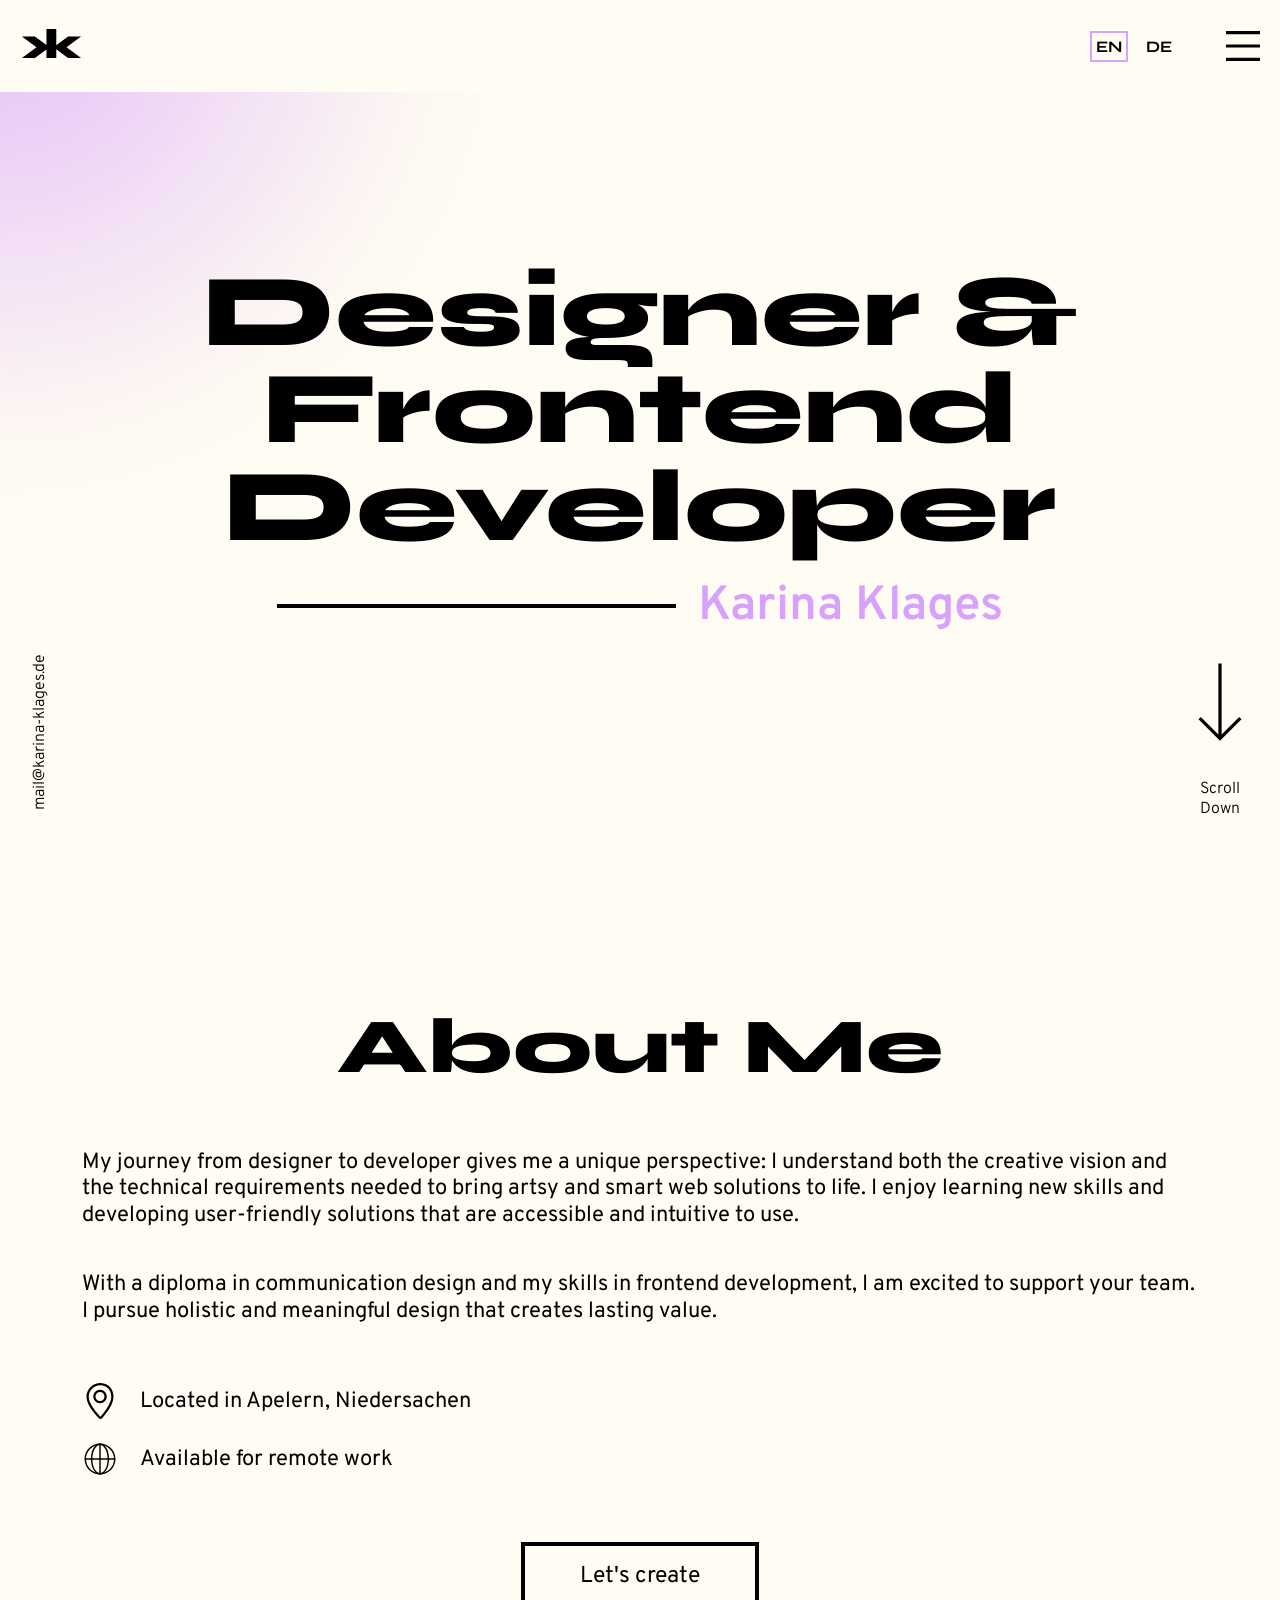
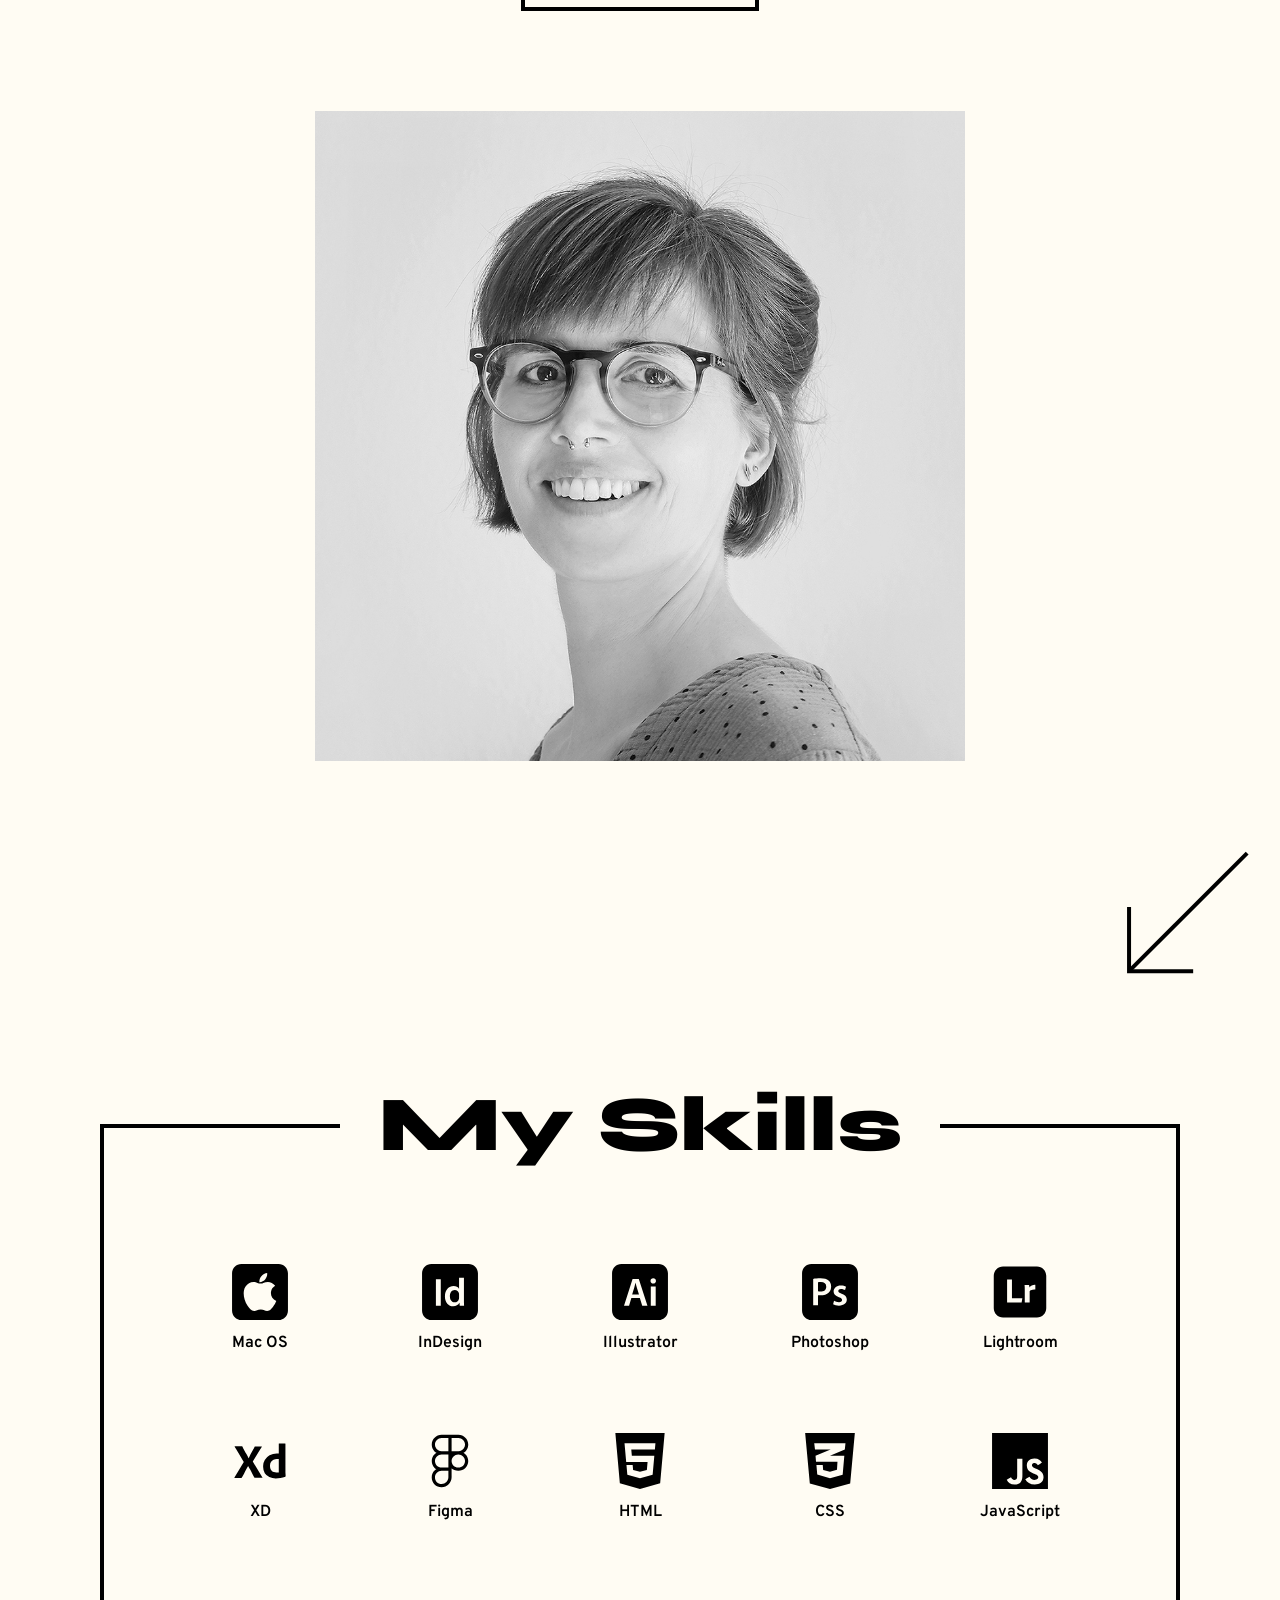
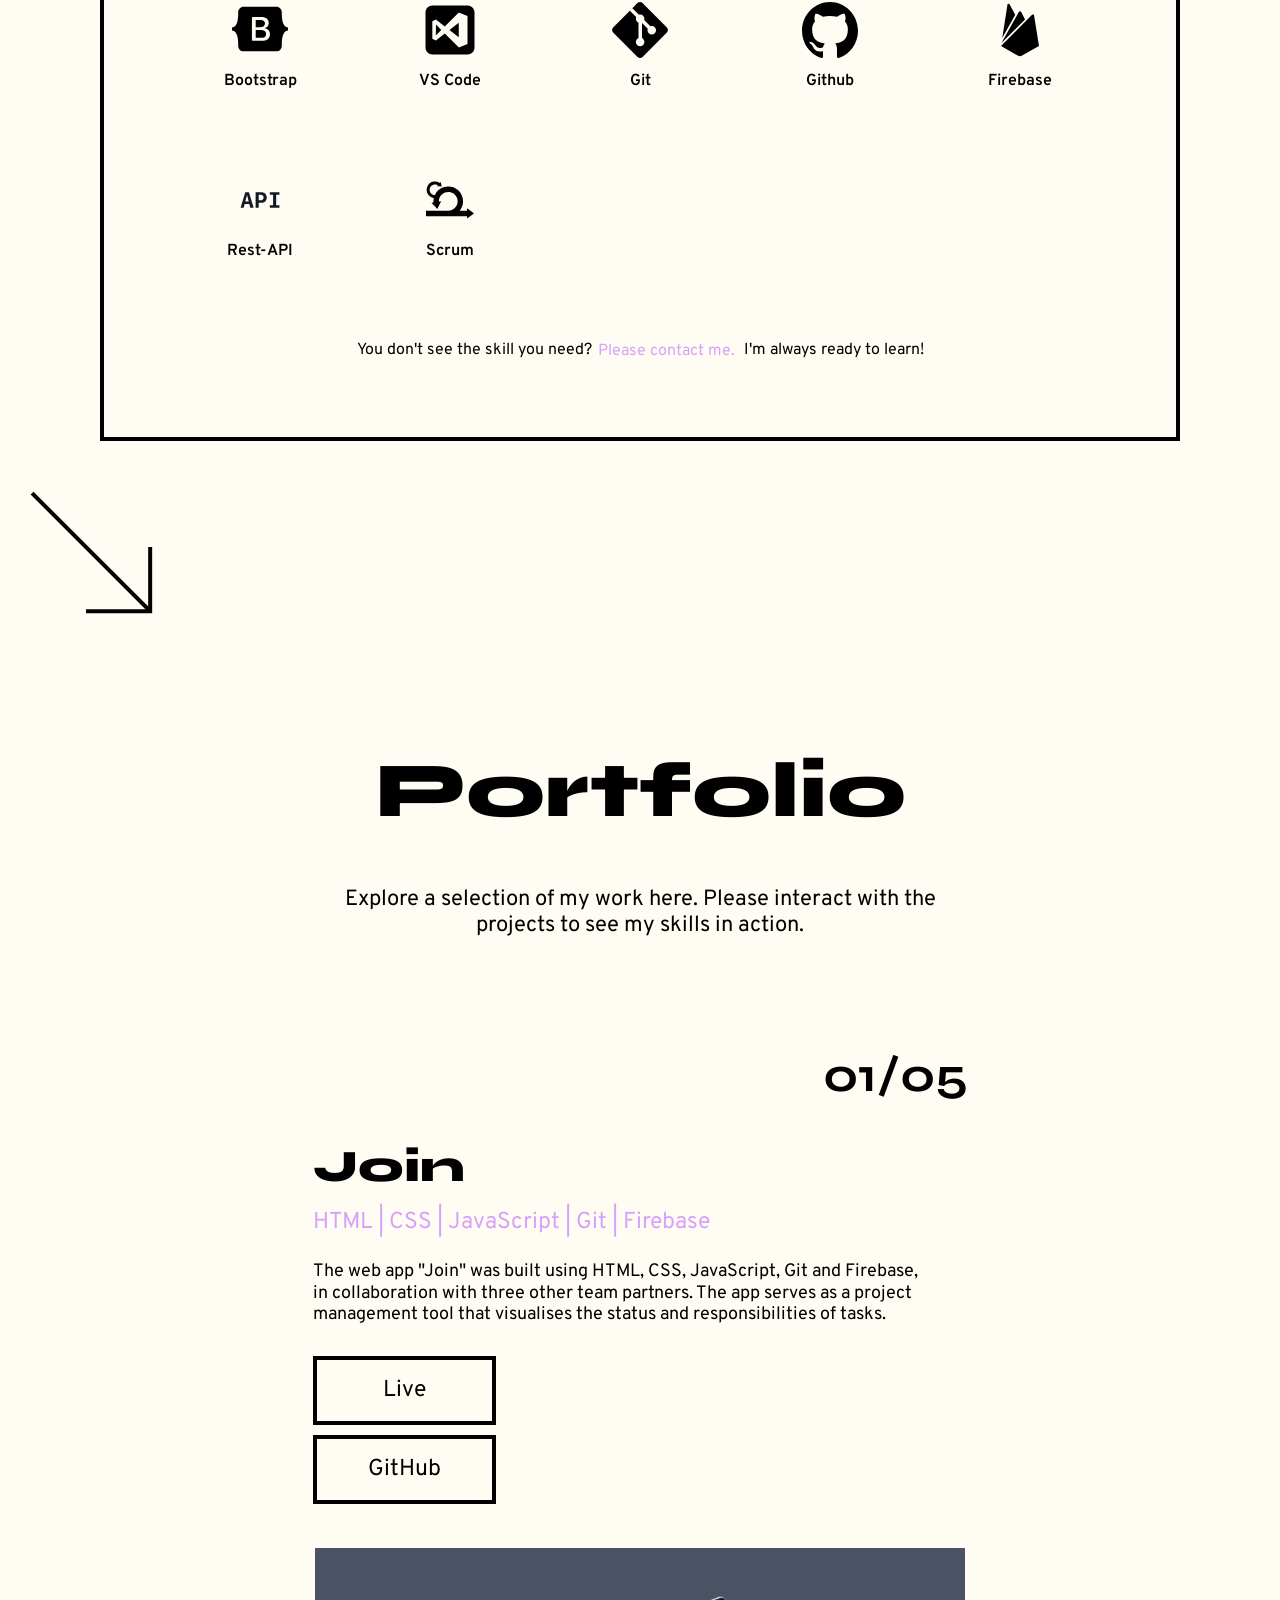
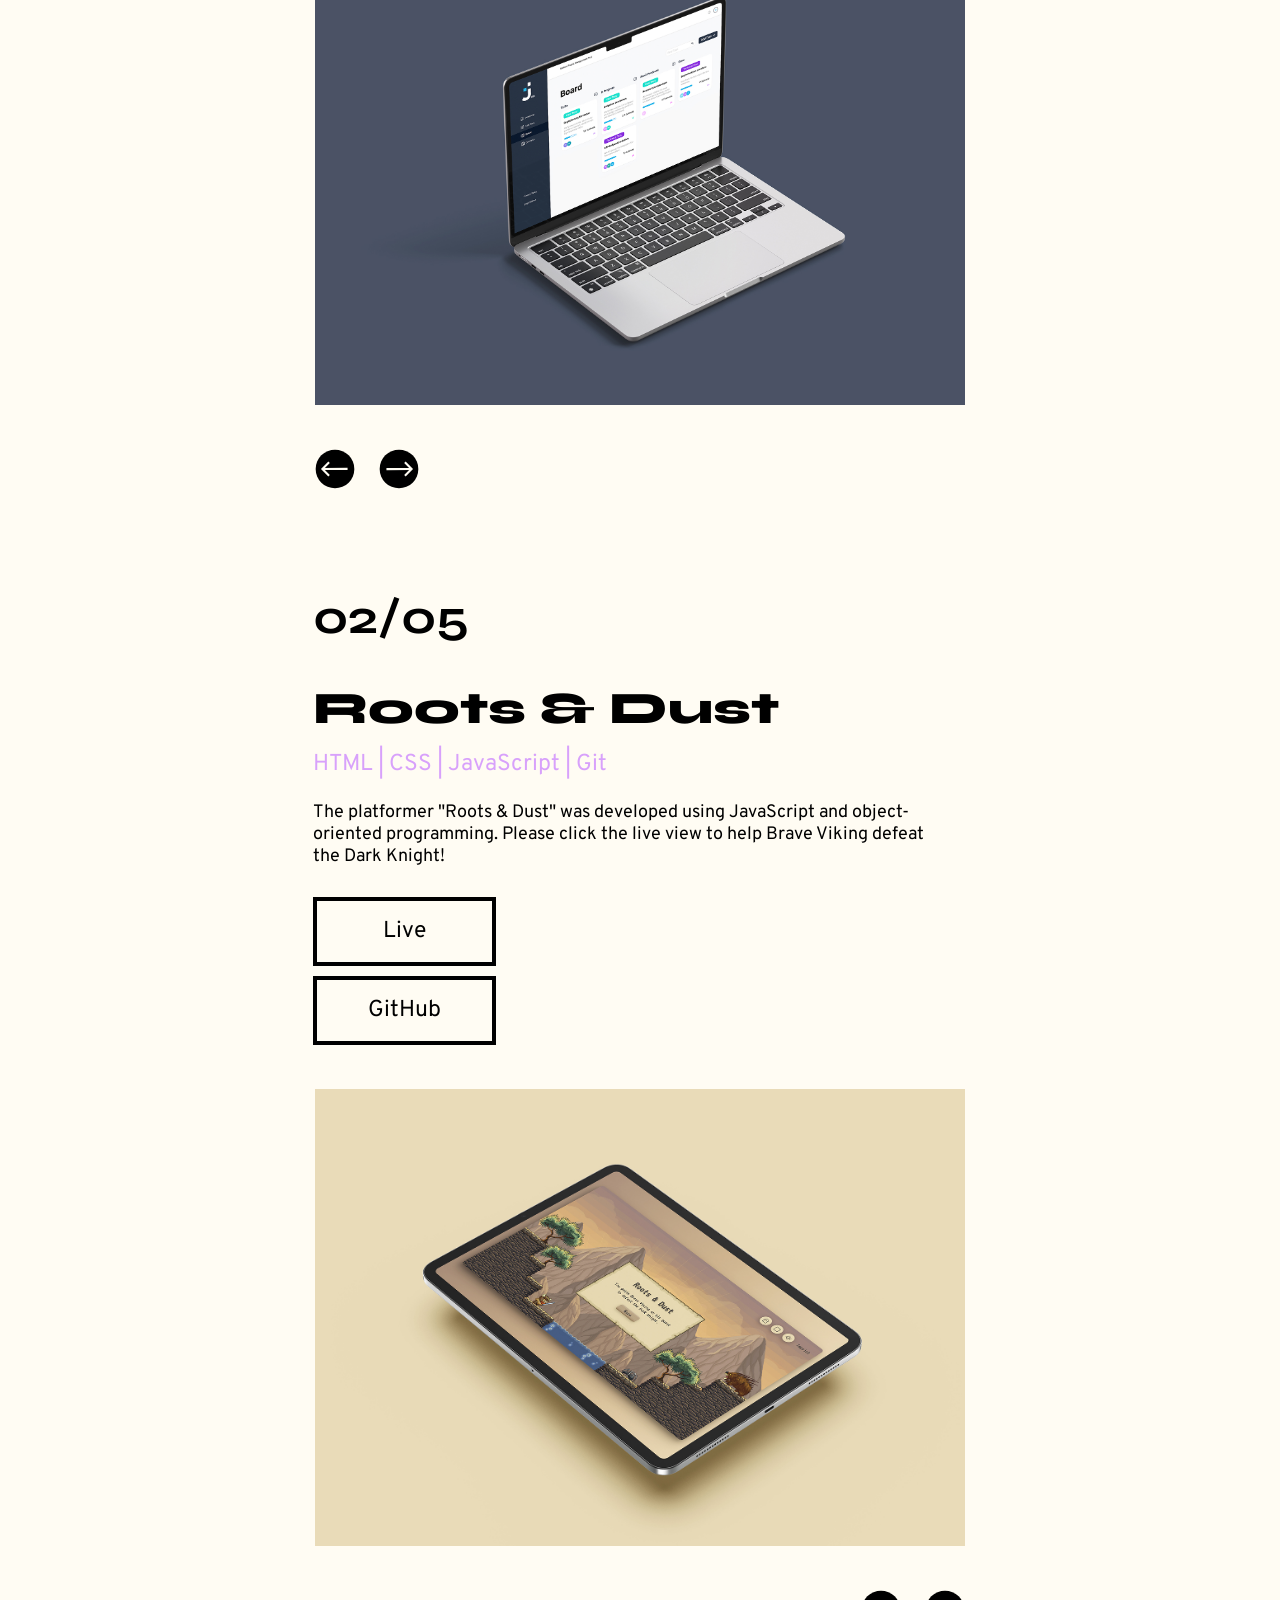
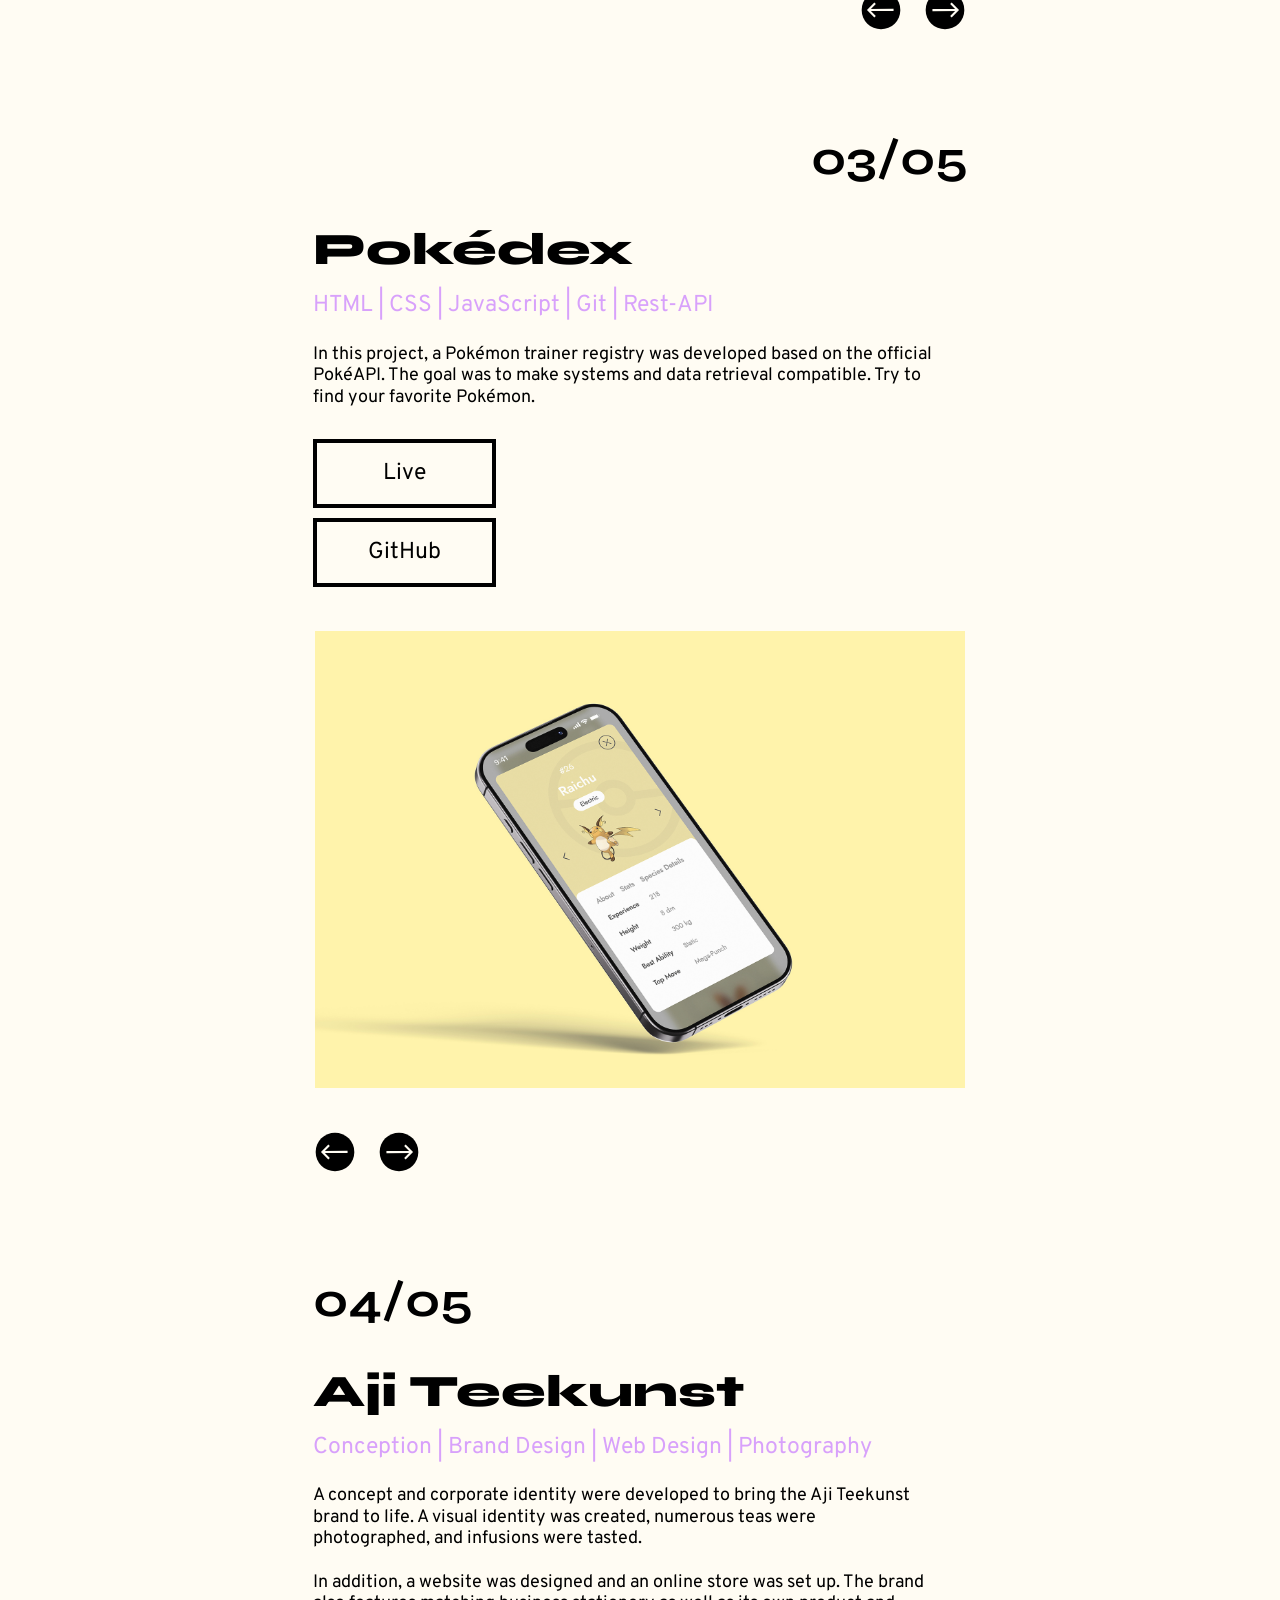
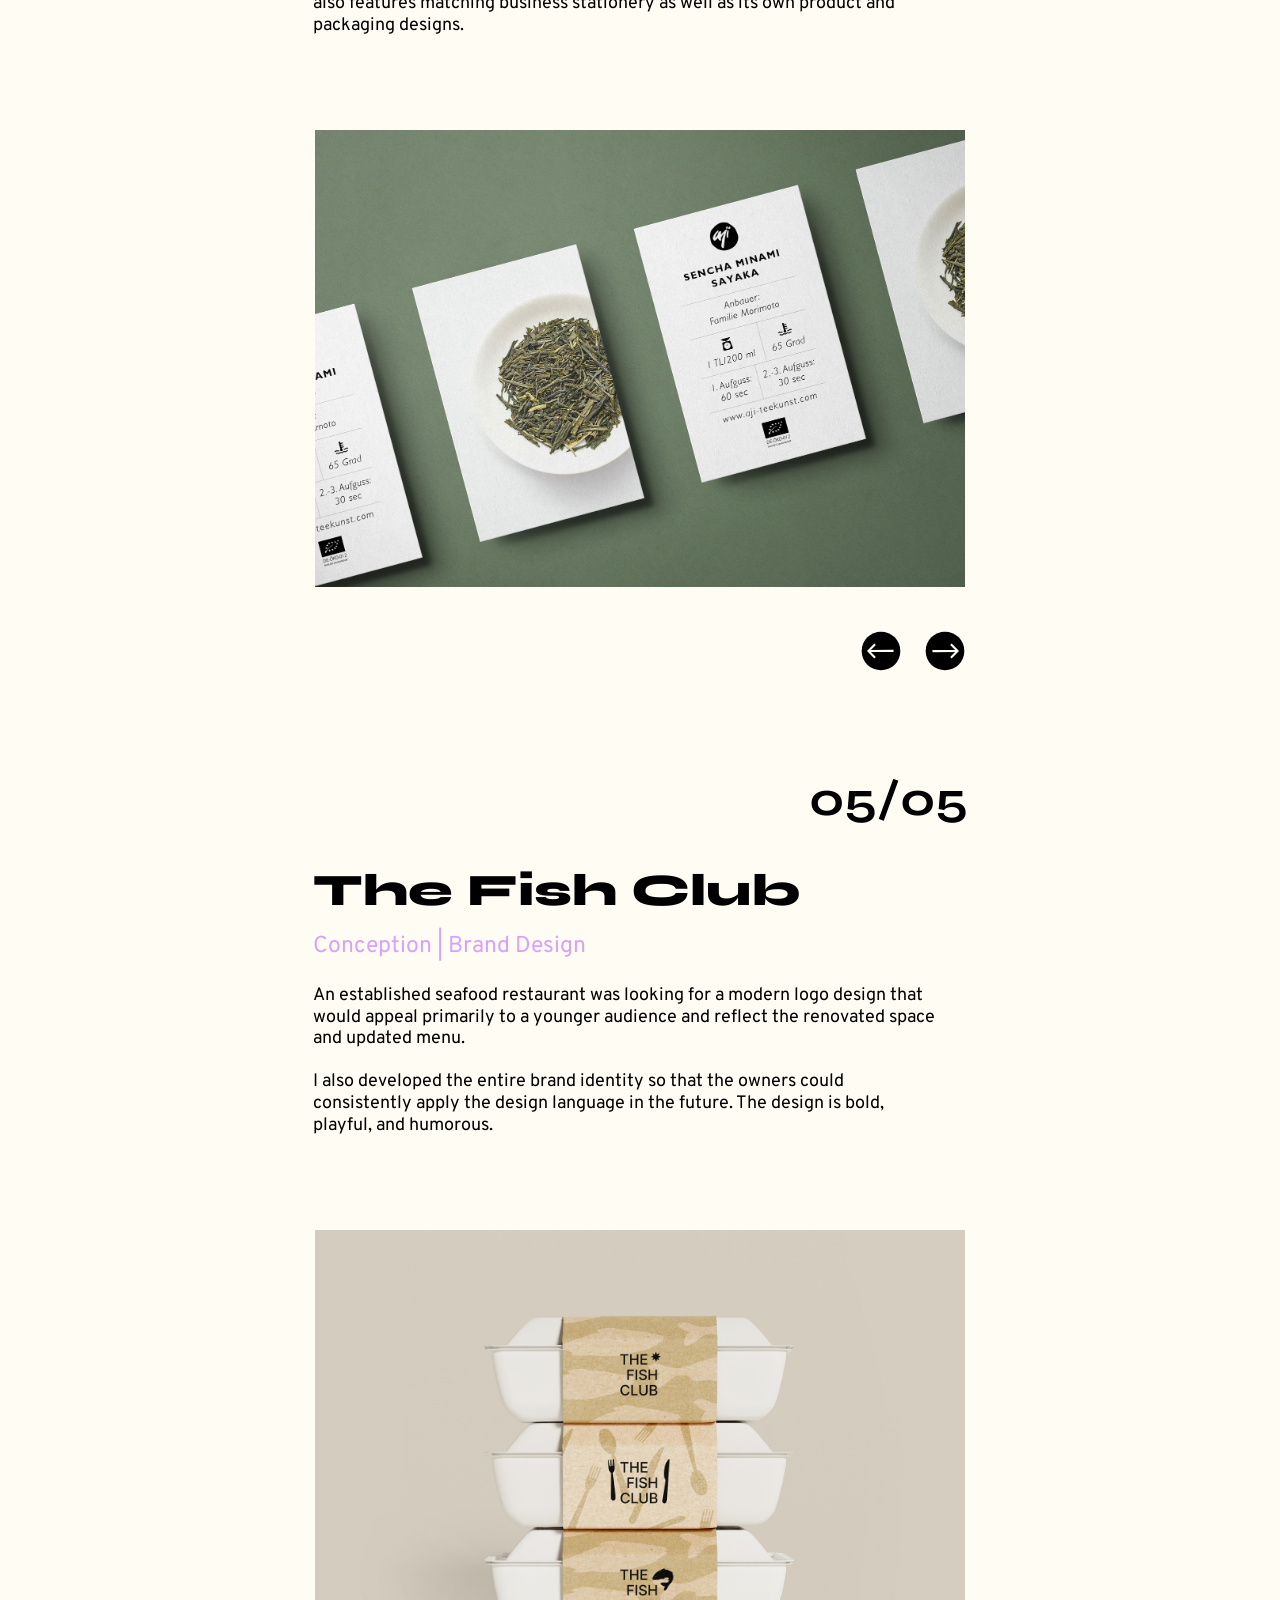
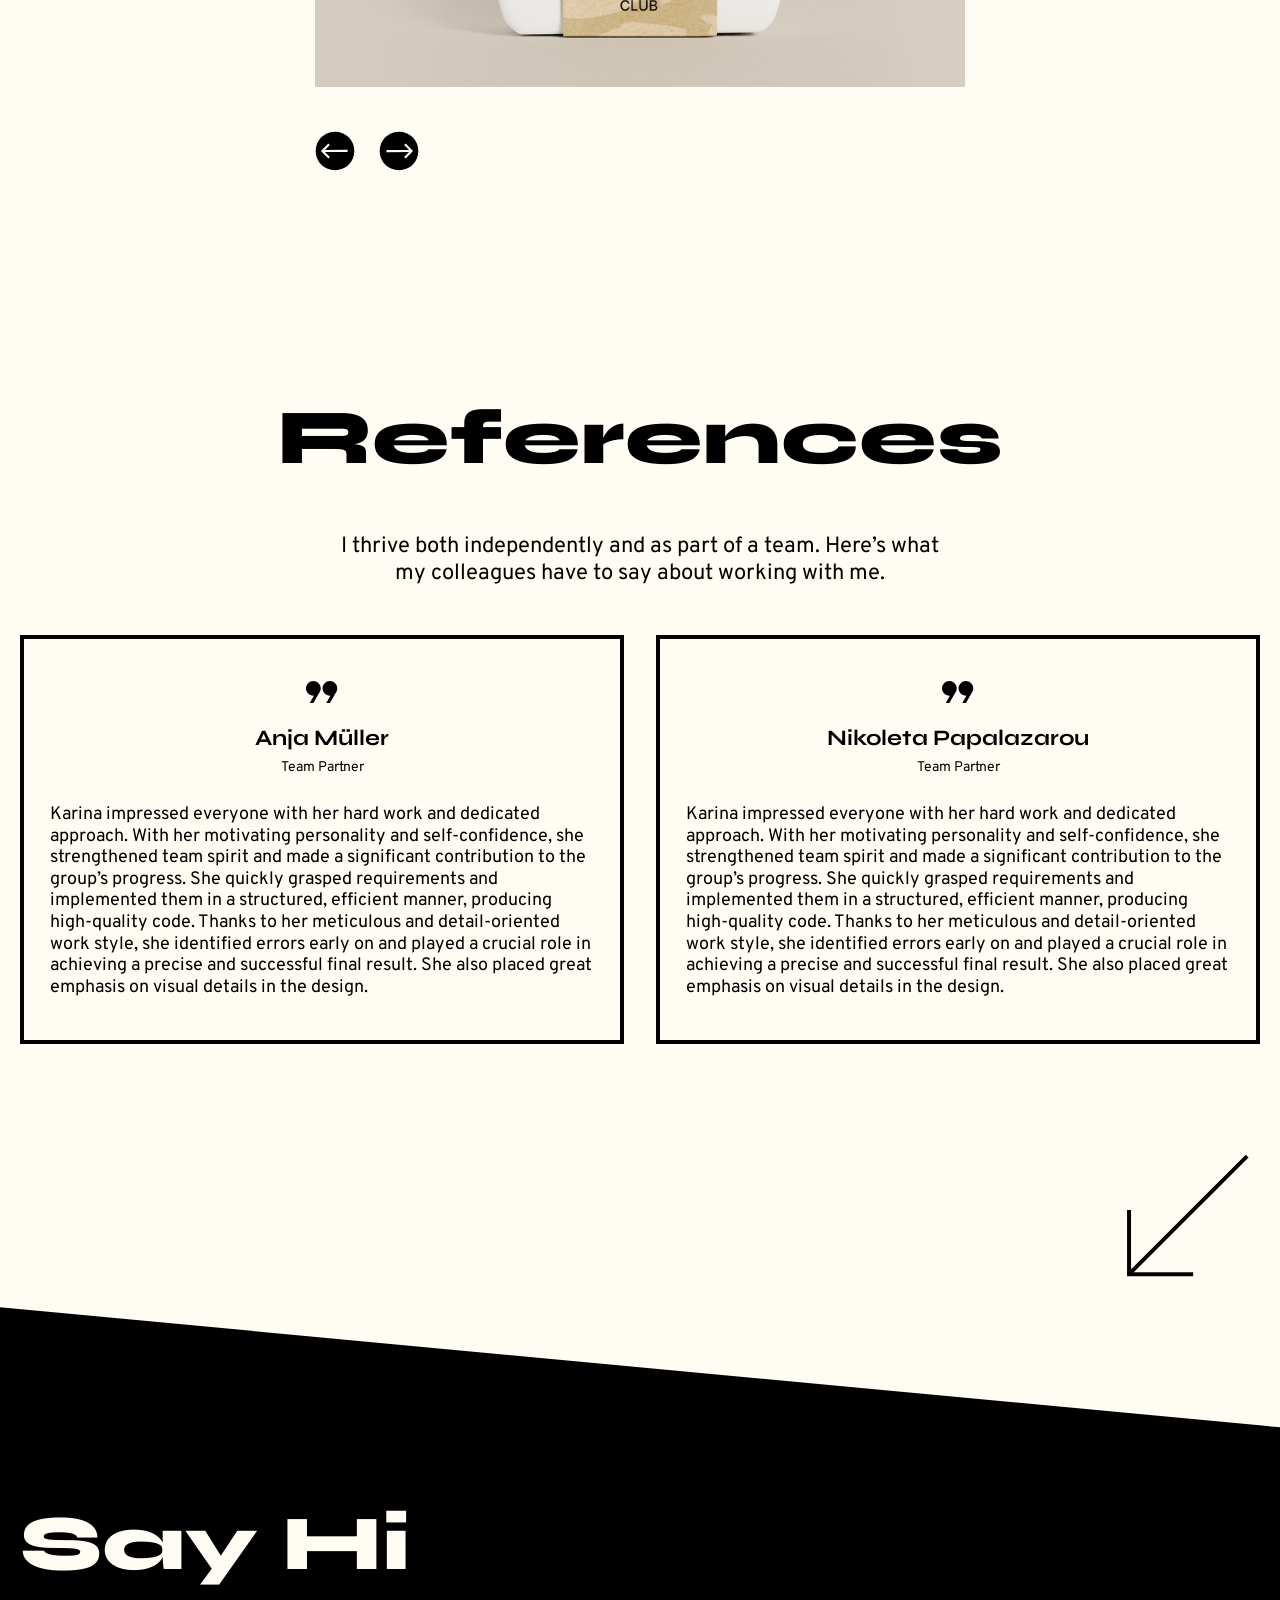
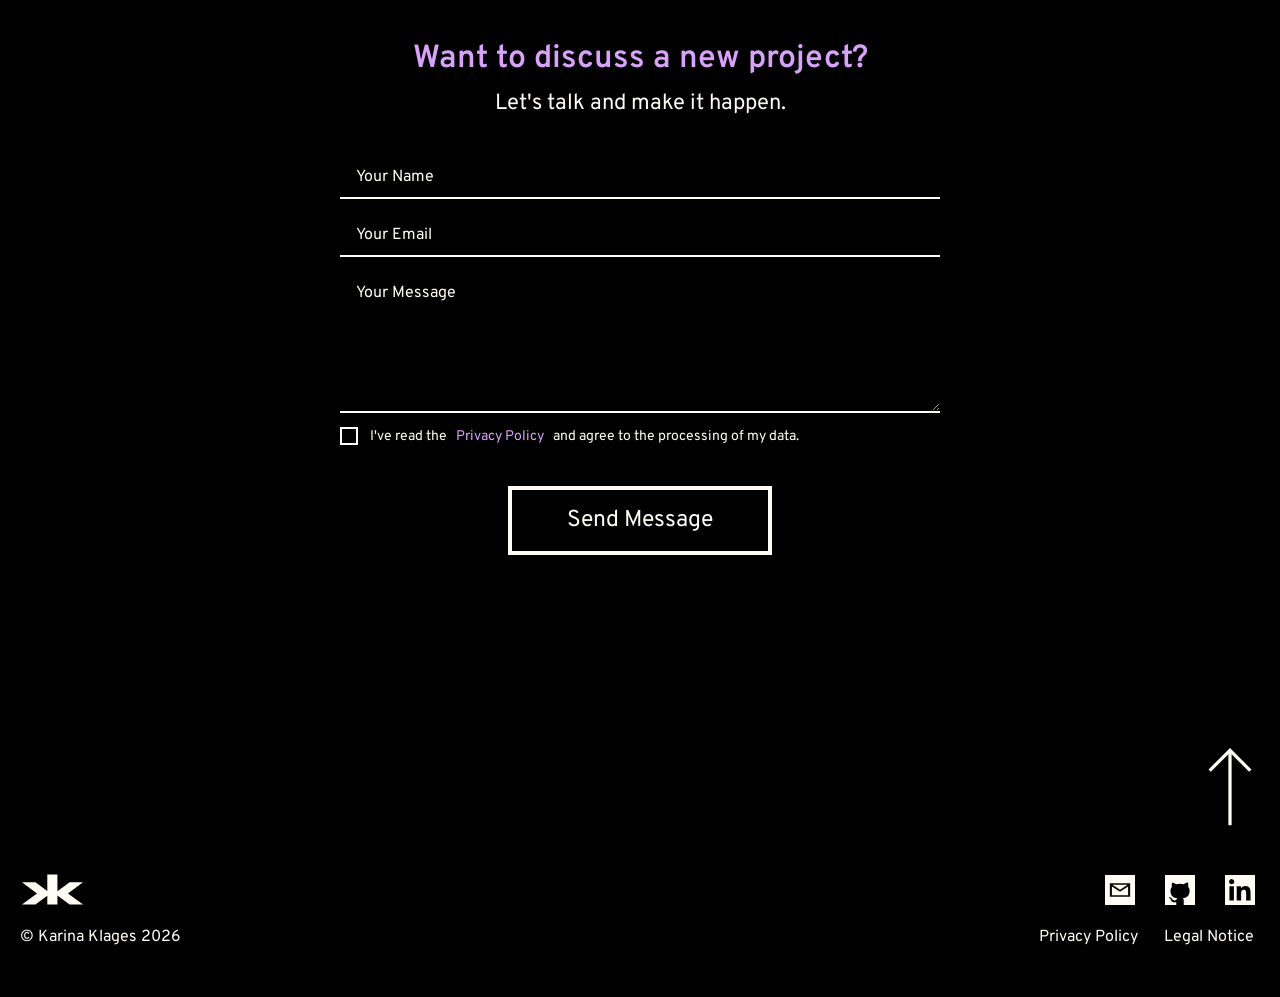
==== commit 648ada06: "feat: text updated" ====
--- a/index.html
+++ b/index.html
@@ -27,7 +27,7 @@
                 <hr class="subhead-line">
                 <h3>Karina Klages</h3>
             </div>
-            <a href="index.html#contact" class="hero-email">karina.klages@web.de</a>
+            <a href="index.html#contact" class="hero-email">mail@karina-klages.de</a>
             <div class="scroll-indicator">
                 <div class="scroll-arrow">
                     <a href="index.html#about">
--- a/styles/footer.css
+++ b/styles/footer.css
@@ -90,8 +90,8 @@
     content: '';
     position: absolute;
     bottom: -6px;
-    left: 33%;
-    width: 50%;
+    right: 20px;
+    width: 45%;
     height: 2.5px;
     background-color: var(--farbe-lilac);
     transform: scaleX(0);
--- a/styles/mobile.css
+++ b/styles/mobile.css
@@ -11,8 +11,8 @@
     .hero-section {
         --hero-font-size: clamp(2rem, 8vw, 10rem);
         position: relative;
-        padding-left: 30px;   /* Mindestabstand zum Rand */
-        padding-right: 30px;  /* Mindestabstand zum Rand */
+        padding-left: 30px;
+        padding-right: 30px;
     }
 
     .hero-section h1 {
@@ -250,6 +250,12 @@
         gap: 30px 22px;
     }
 
+    .skills-information {
+        display: flex;
+        justify-content: center;
+        flex-direction: column;
+    }
+
     .skills-information p {
         text-align: center;
     }
@@ -290,6 +296,11 @@
     /* References and Portfolio Section */
     .section-subhead {
         font-size: 20px;
+    }
+
+    /* References  */
+    .references h2 {
+        margin-top: 0px;
     }
 
     /* Toggle Menu */
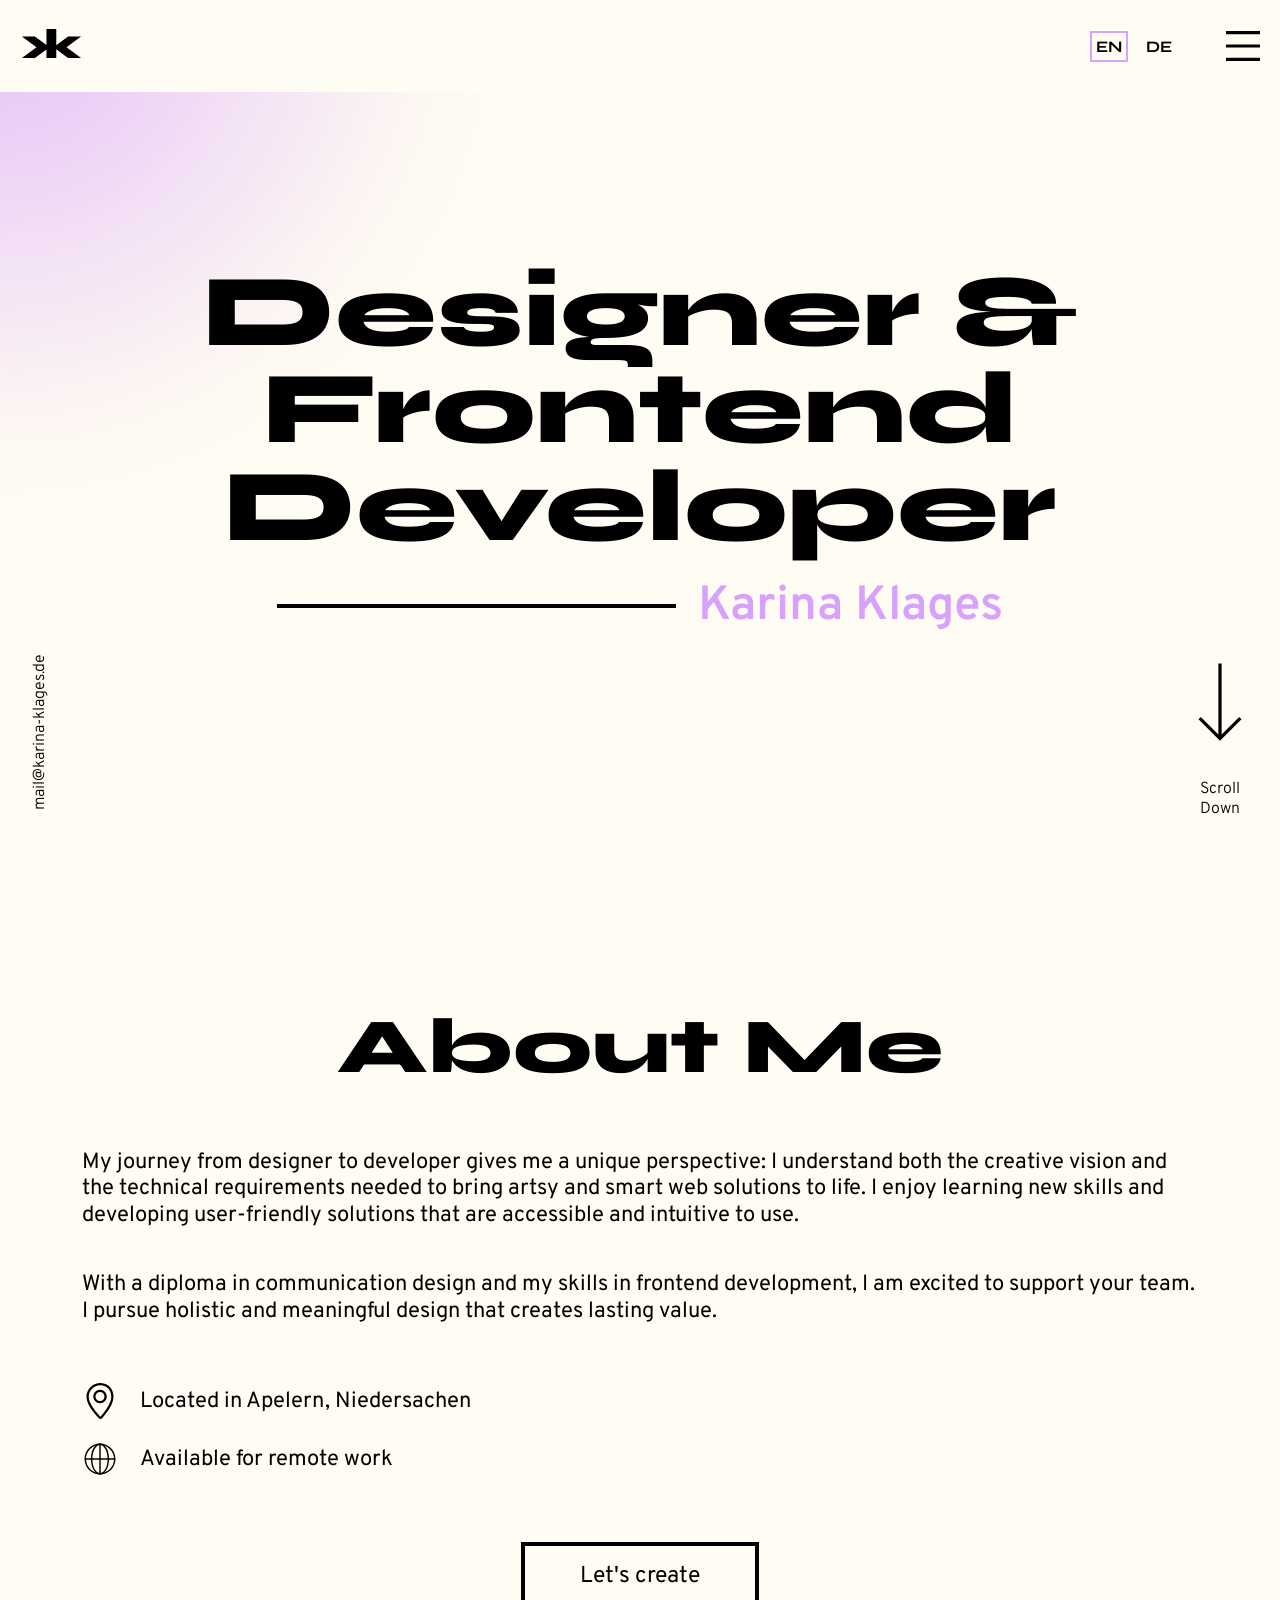
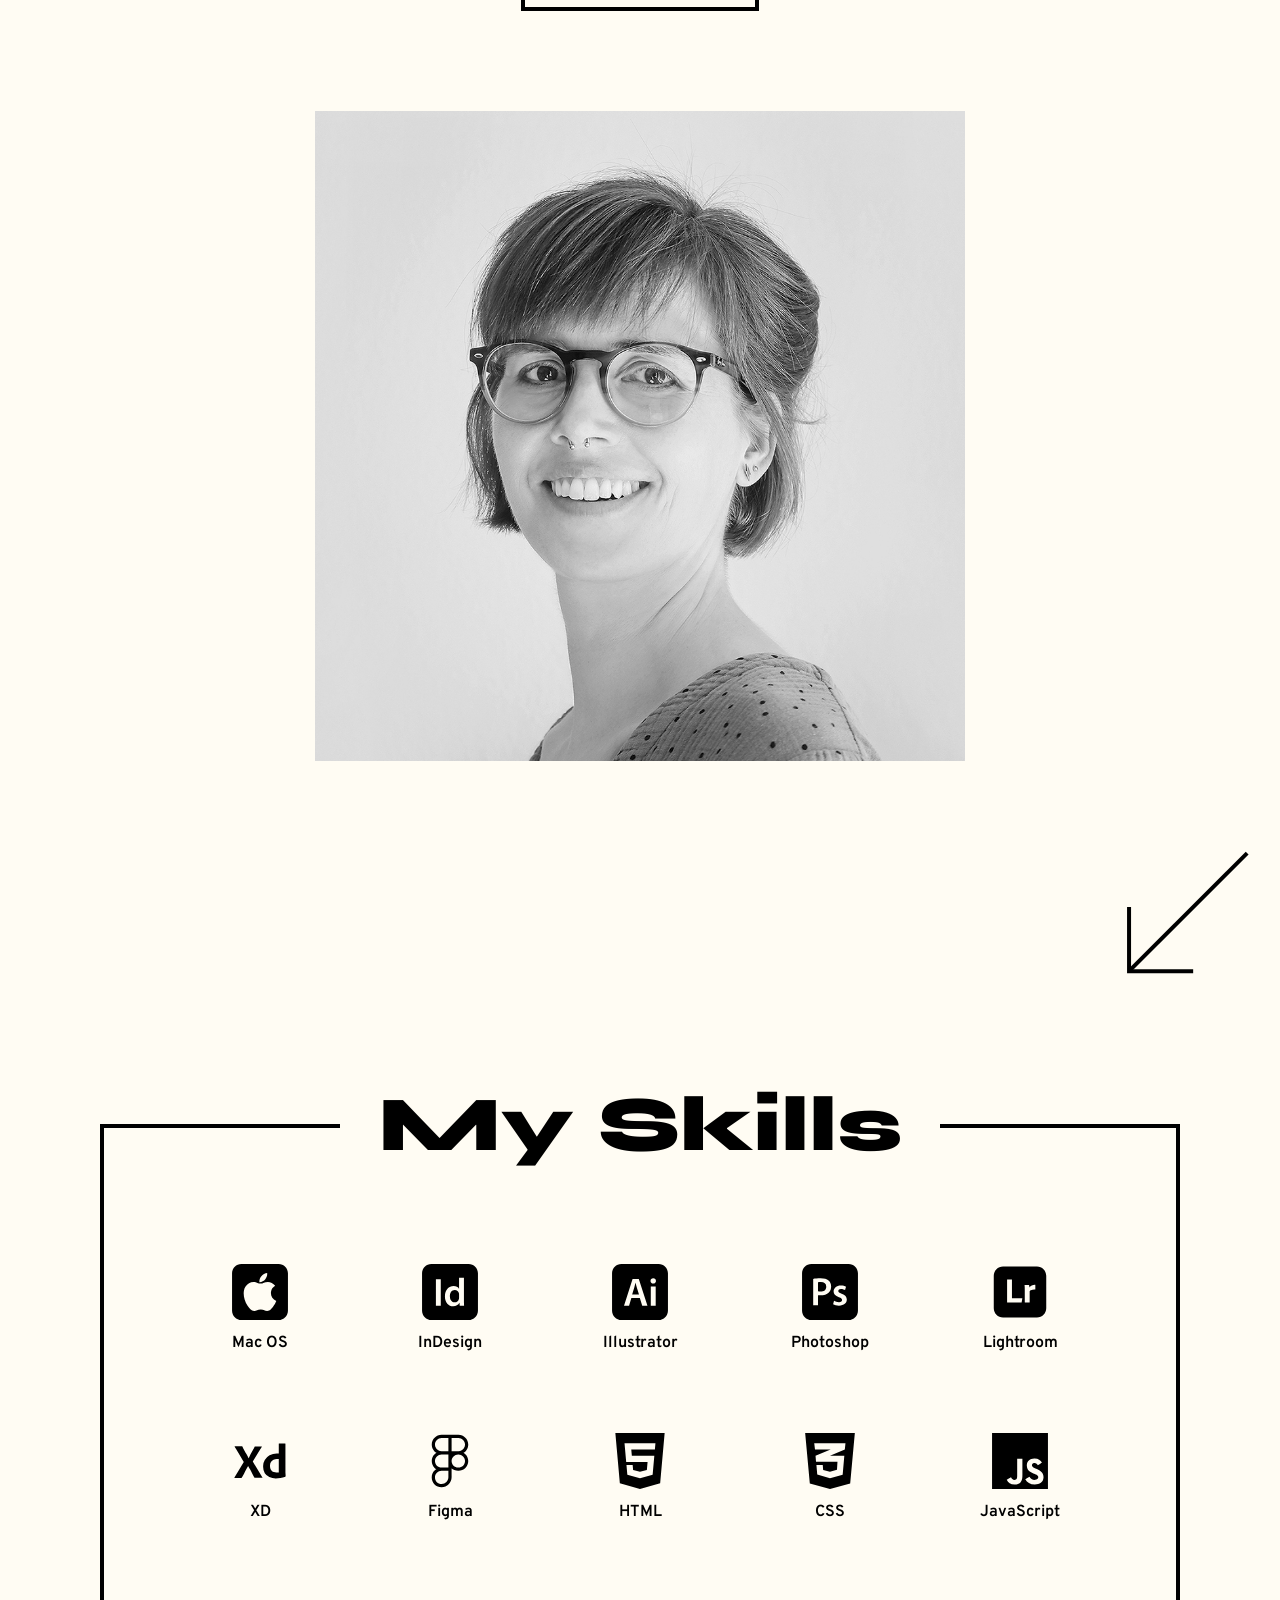
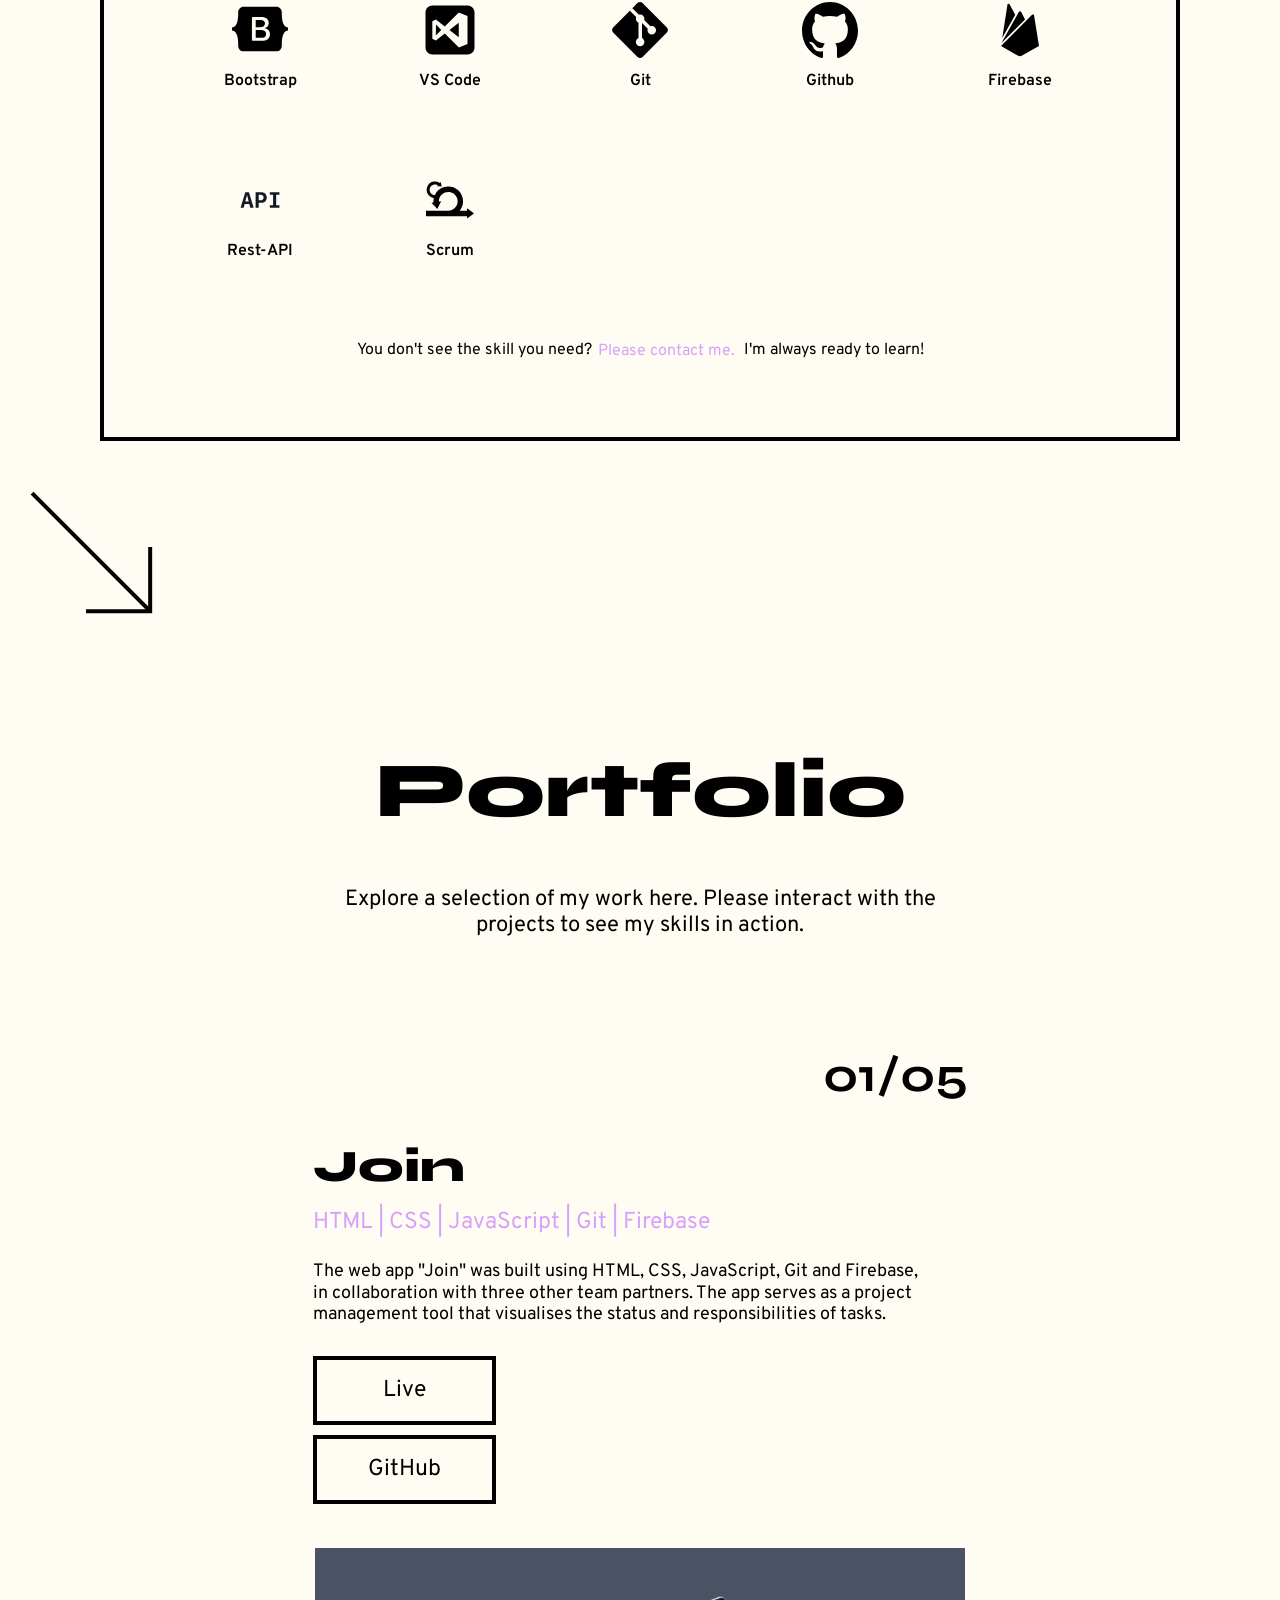
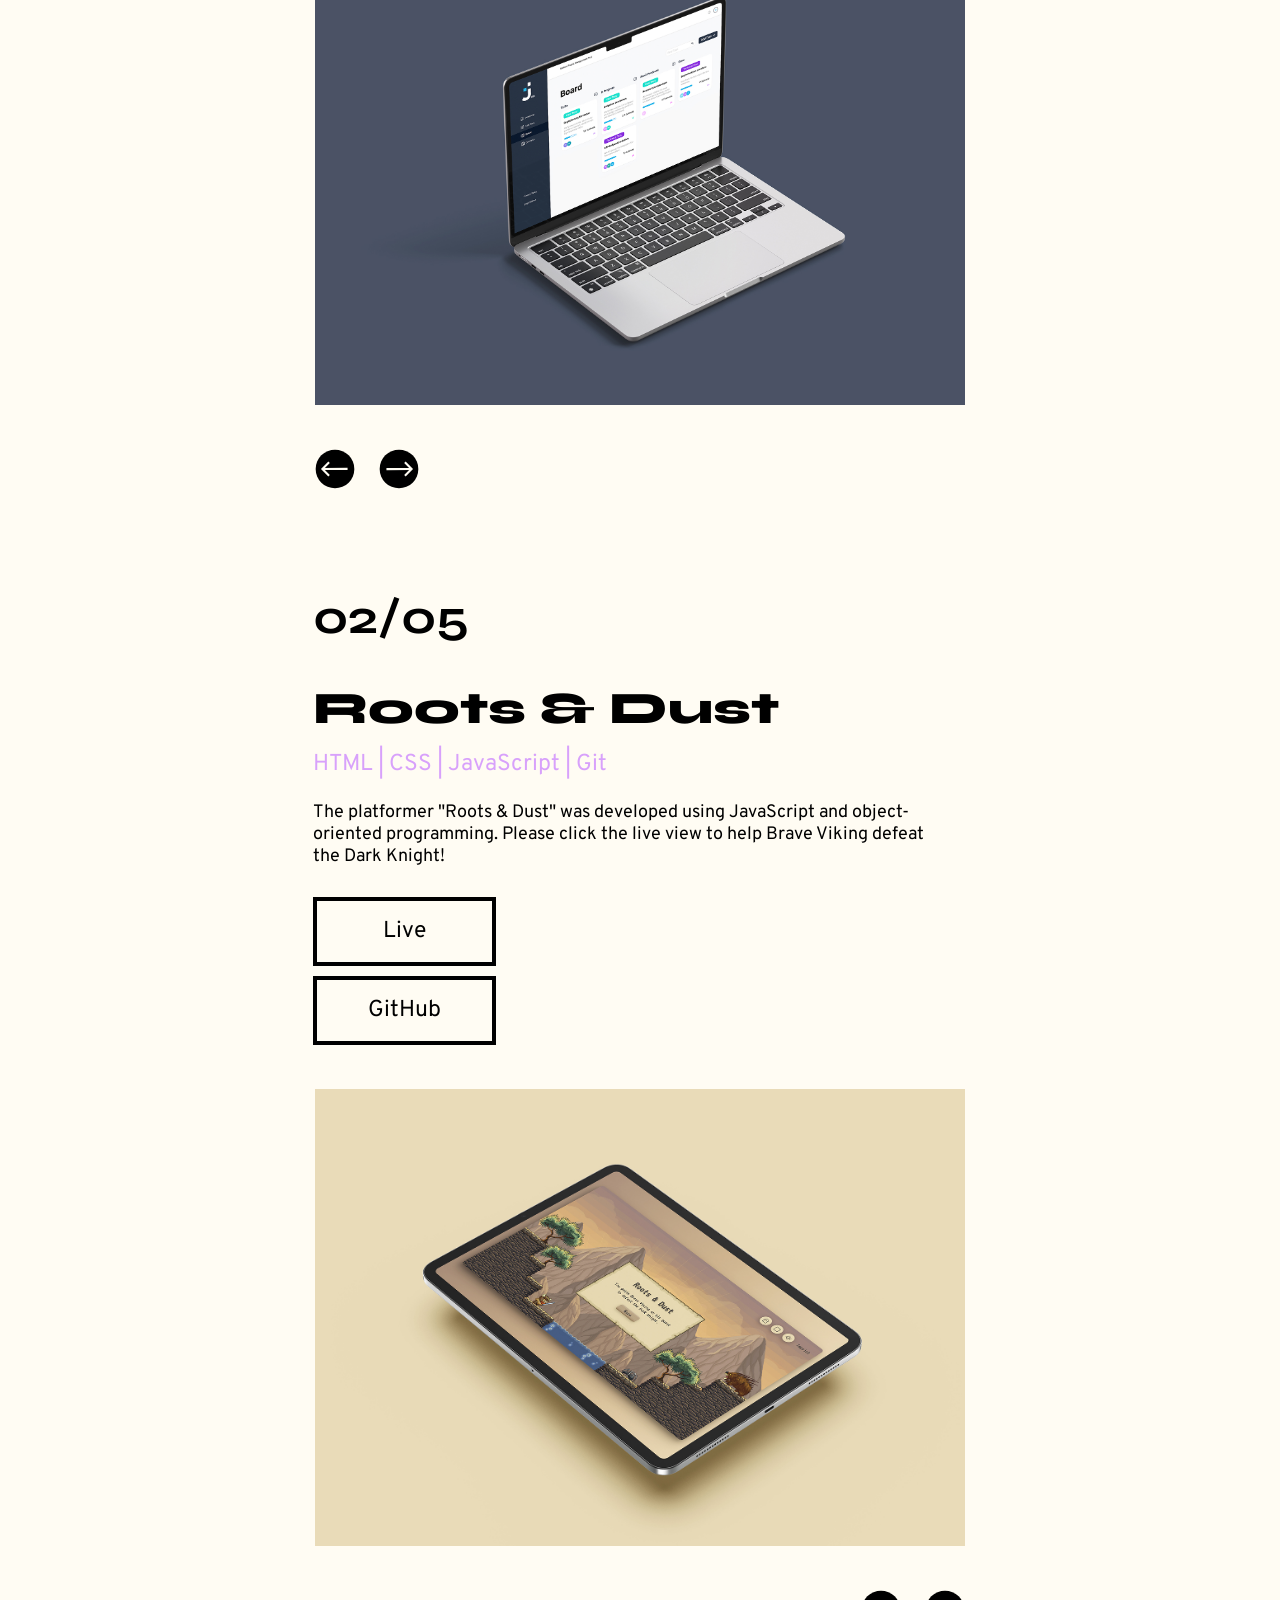
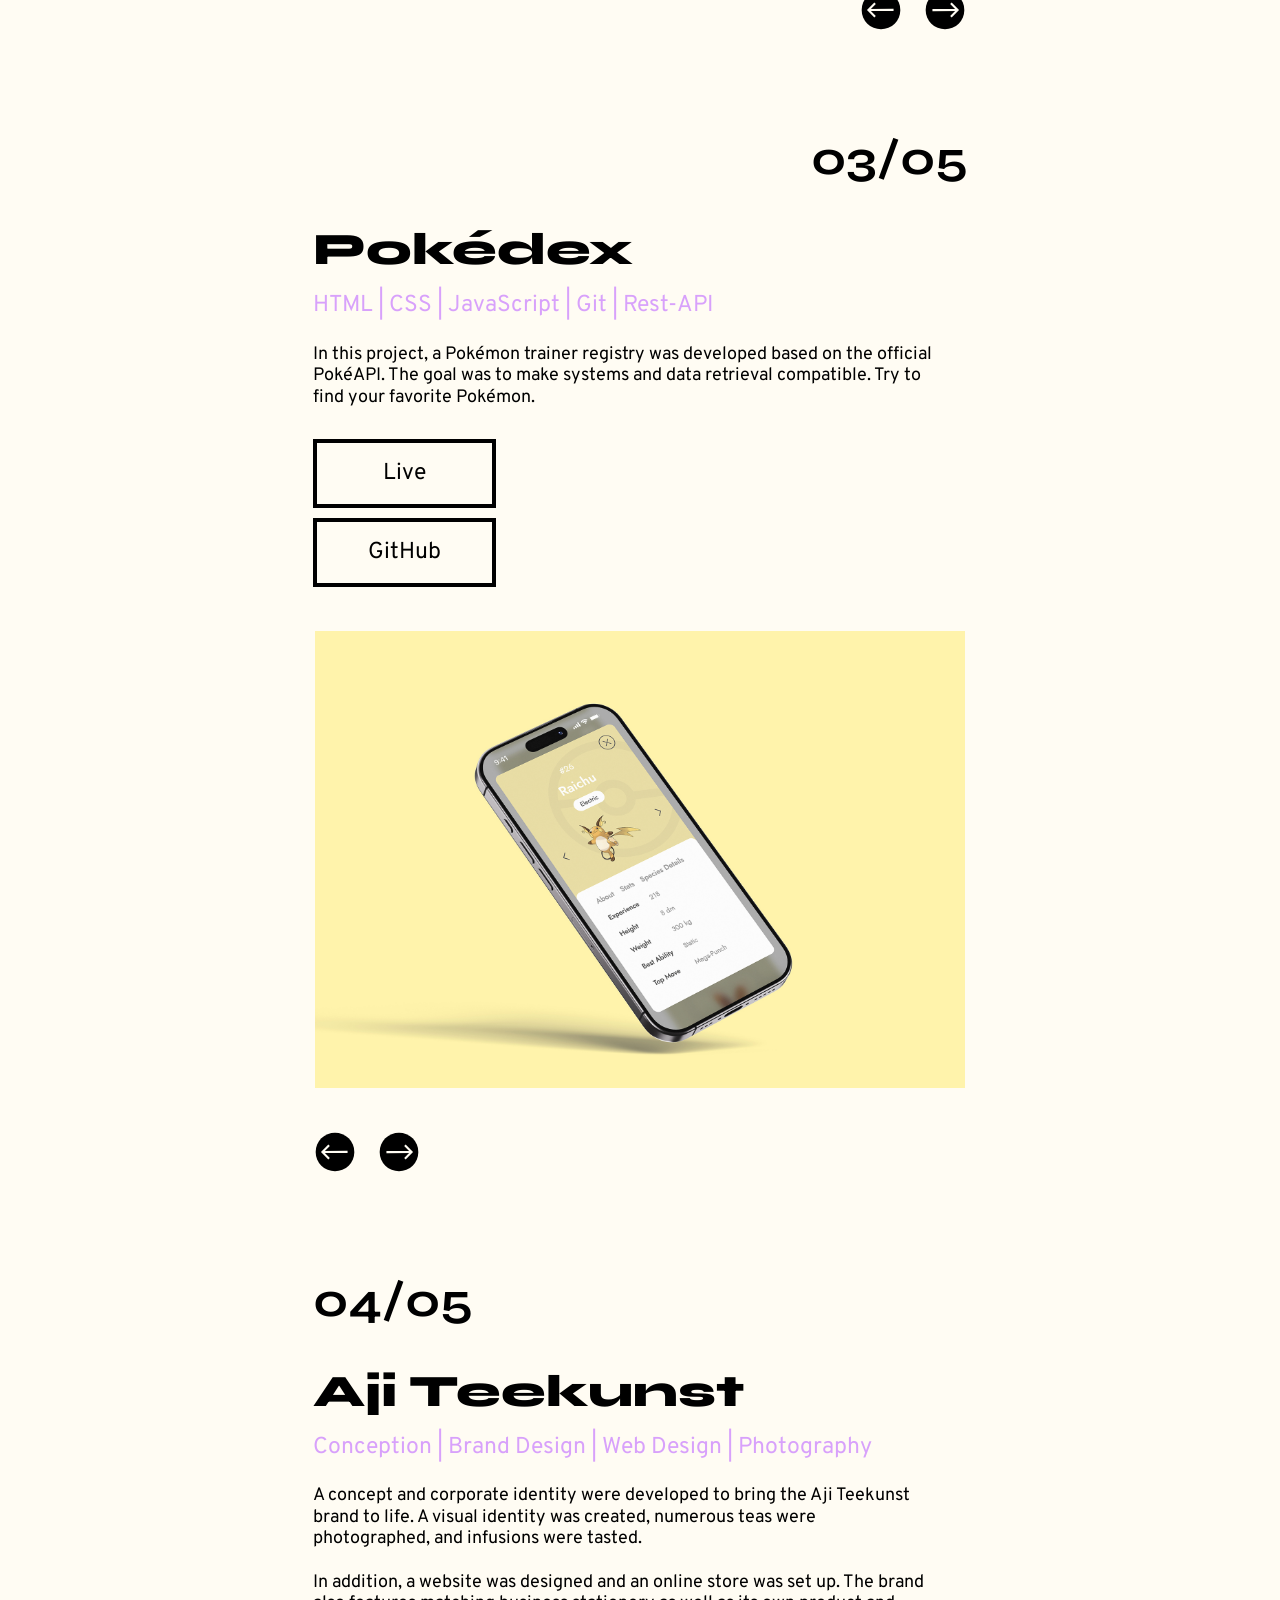
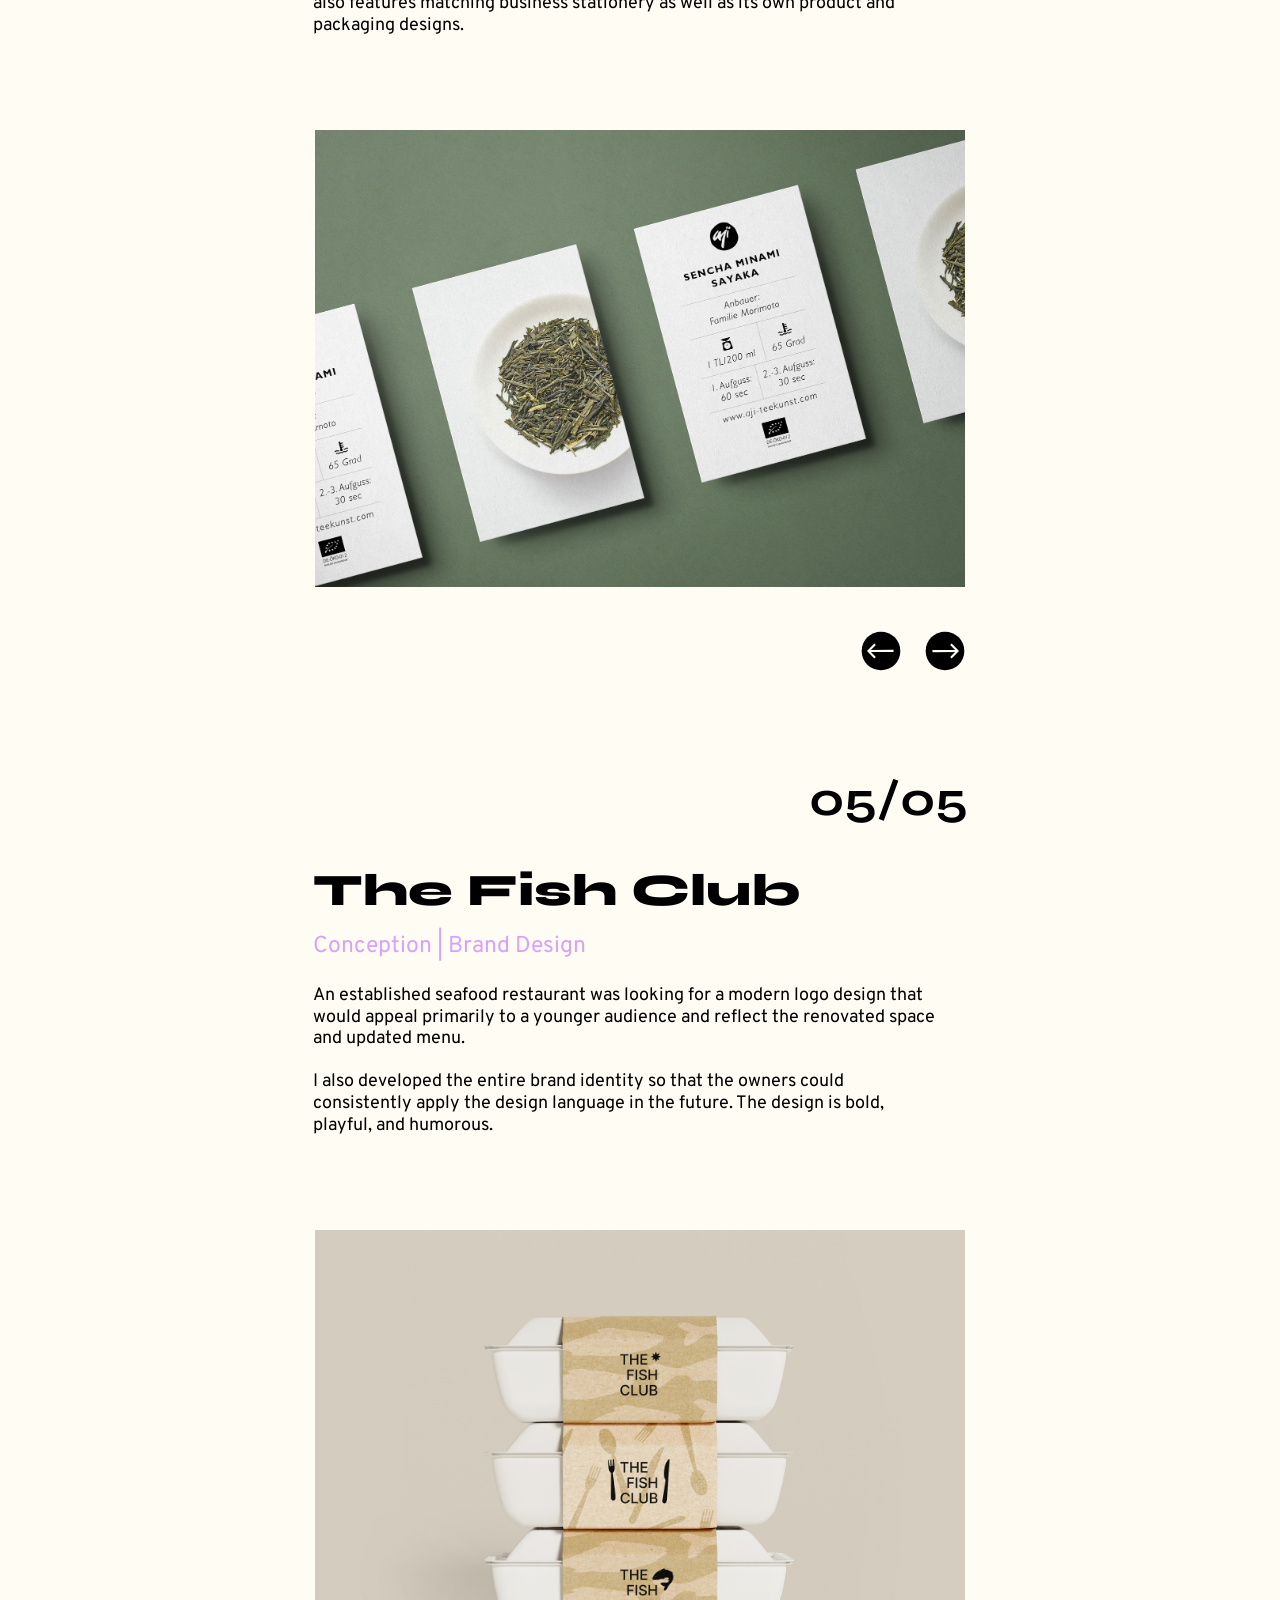
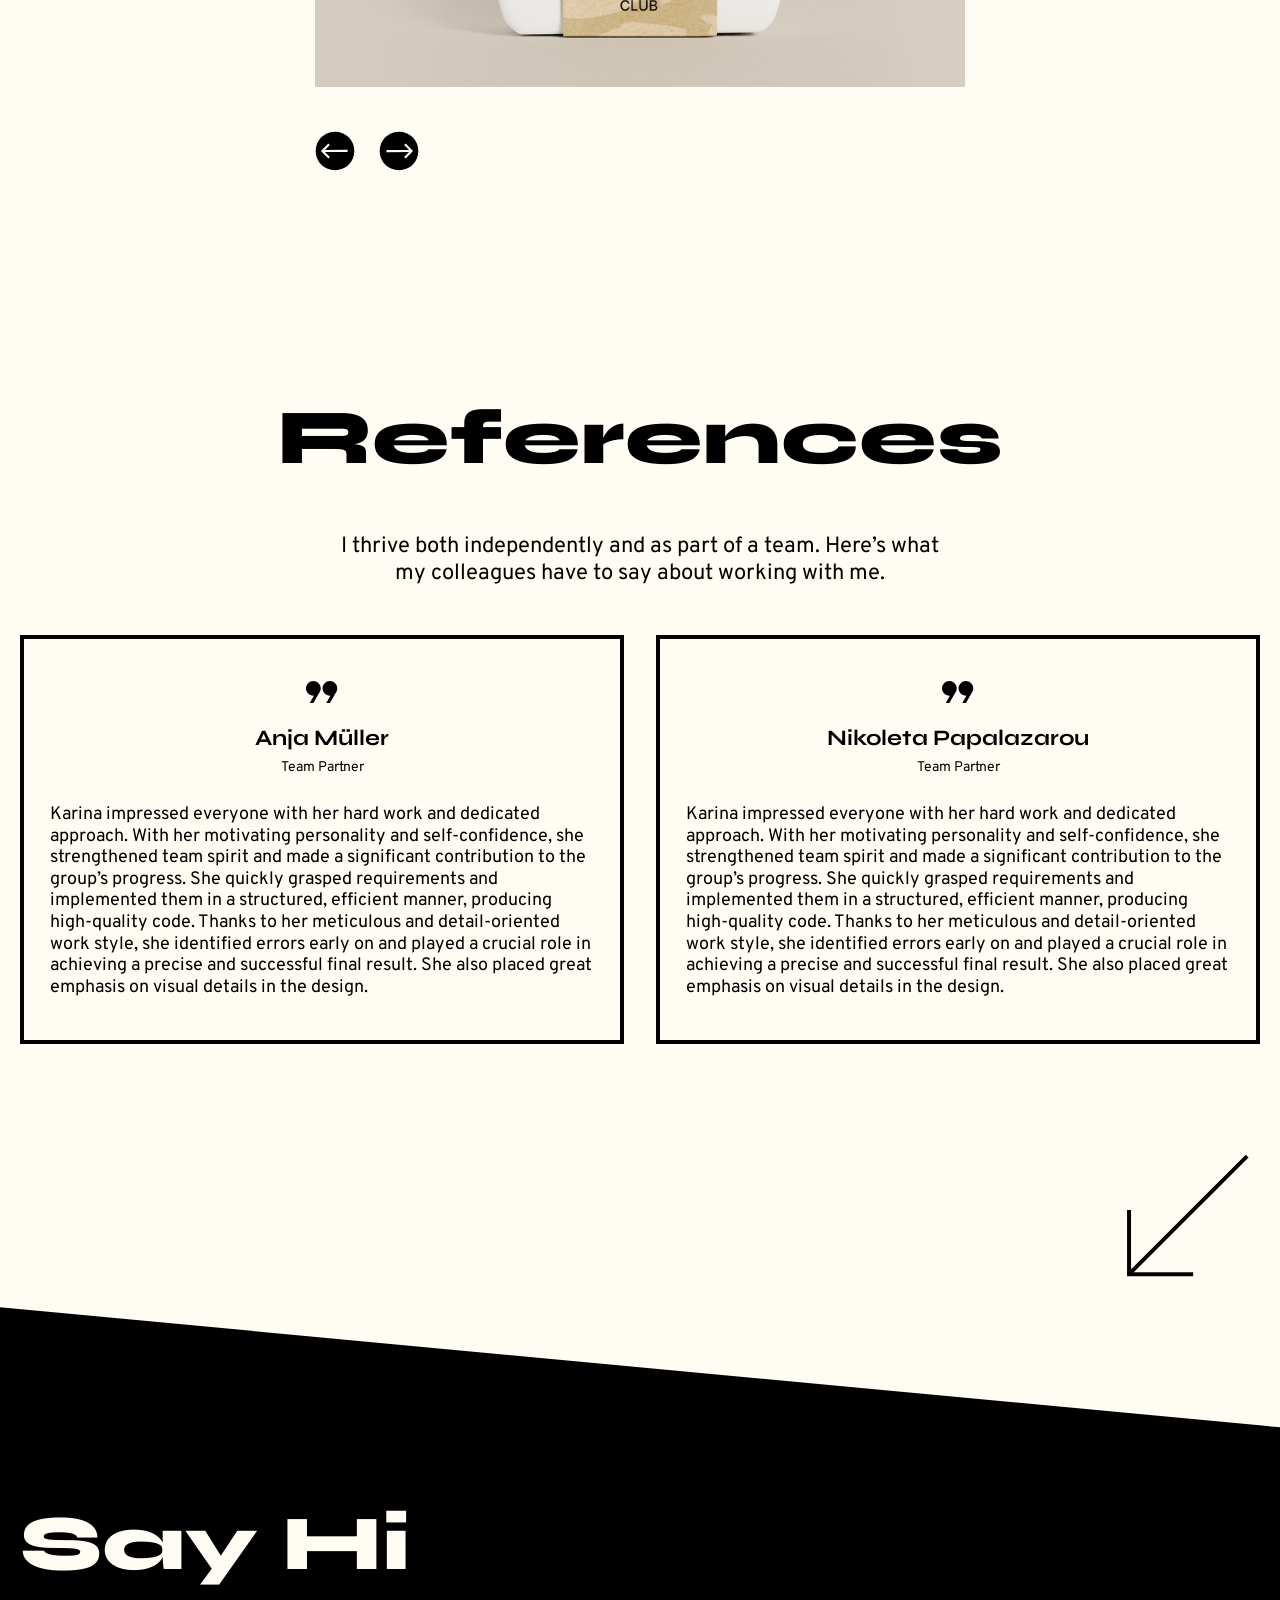
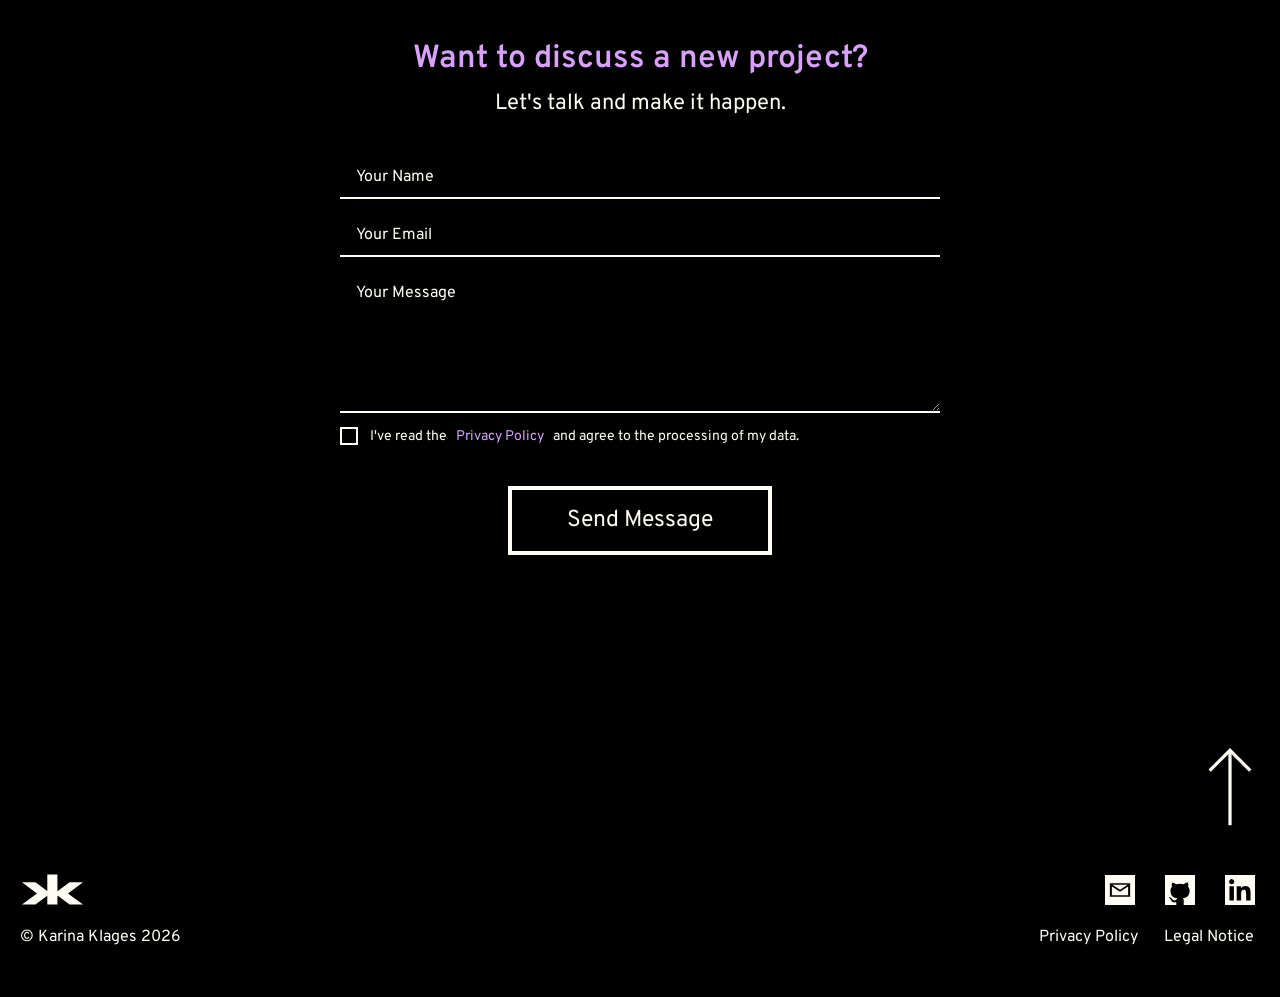
==== commit ee0303f4: "feat: toast message updated" ====
--- a/index.html
+++ b/index.html
@@ -114,6 +114,7 @@
         <a class="scroll-down-left-arrow" href="#contact">
             <img src="./assets/icons/diagonal-arrow-left.svg" alt="Arrow Diagonal Icon">
         </a>
+        <div class="toast-message" data-i18n="toast_message" style="display: none;">The email has been sent.</div>
     </main>
     <footer id="footer"></footer>
 
--- a/style.css
+++ b/style.css
@@ -202,7 +202,7 @@
     }
 }
 
-/* Sections  */
+/* Sections */
 
 main {
     flex: 1;
@@ -273,4 +273,40 @@
 
 .scroll-down-right-arrow:hover img {
     transform: translate(50px, 50px);
+}
+
+/* Toast Message */
+
+.toast-message {
+    position: fixed;
+    left: 50%;
+    bottom: 0;
+    transform: translate(-50%, 120vh);
+    opacity: 0;
+    visibility: hidden;
+    background-color: var(--farbe-cream);
+    font-family: 'Overpass';
+    font-size: 22px;
+    font-weight: 800;
+    color: var(--farbe-black);
+    text-align: center;
+    white-space: nowrap;
+    padding: 20px 30px;
+    z-index: 9999;
+    min-width: 350px;
+    min-height: 85px;
+    display: flex;
+    align-items: center;
+    justify-content: center;
+    transition: 
+        opacity 3s cubic-bezier(.4,0,.2,1),
+        transform 3s cubic-bezier(.4,0,.2,1),
+        visibility 3s;
+}
+
+.toast-message.show {
+    opacity: 1;
+    visibility: visible;
+    transform: translate(-50%, -50%);
+    bottom: 50%;
 }
--- a/styles/footer.css
+++ b/styles/footer.css
@@ -24,11 +24,12 @@
 
 .social-media-icon img {
     width: 40px;
+    transition: transform 0.3s ease;
+    will-change: transform;
 }
 
 .social-media-icon img:hover {
     transform: translateY(-15px);
-    transition: transform 0.3s ease;
 }
 
 .link-area {
--- a/styles/mobile.css
+++ b/styles/mobile.css
@@ -487,4 +487,12 @@
     .footer-links::after {
         left: 49%;
     }
+
+    /* Toast Message  */
+    .toast-message {
+        font-size: 19px;
+        width: 310px;
+        min-width: 310px;
+        height: 80px;
+    }
 }
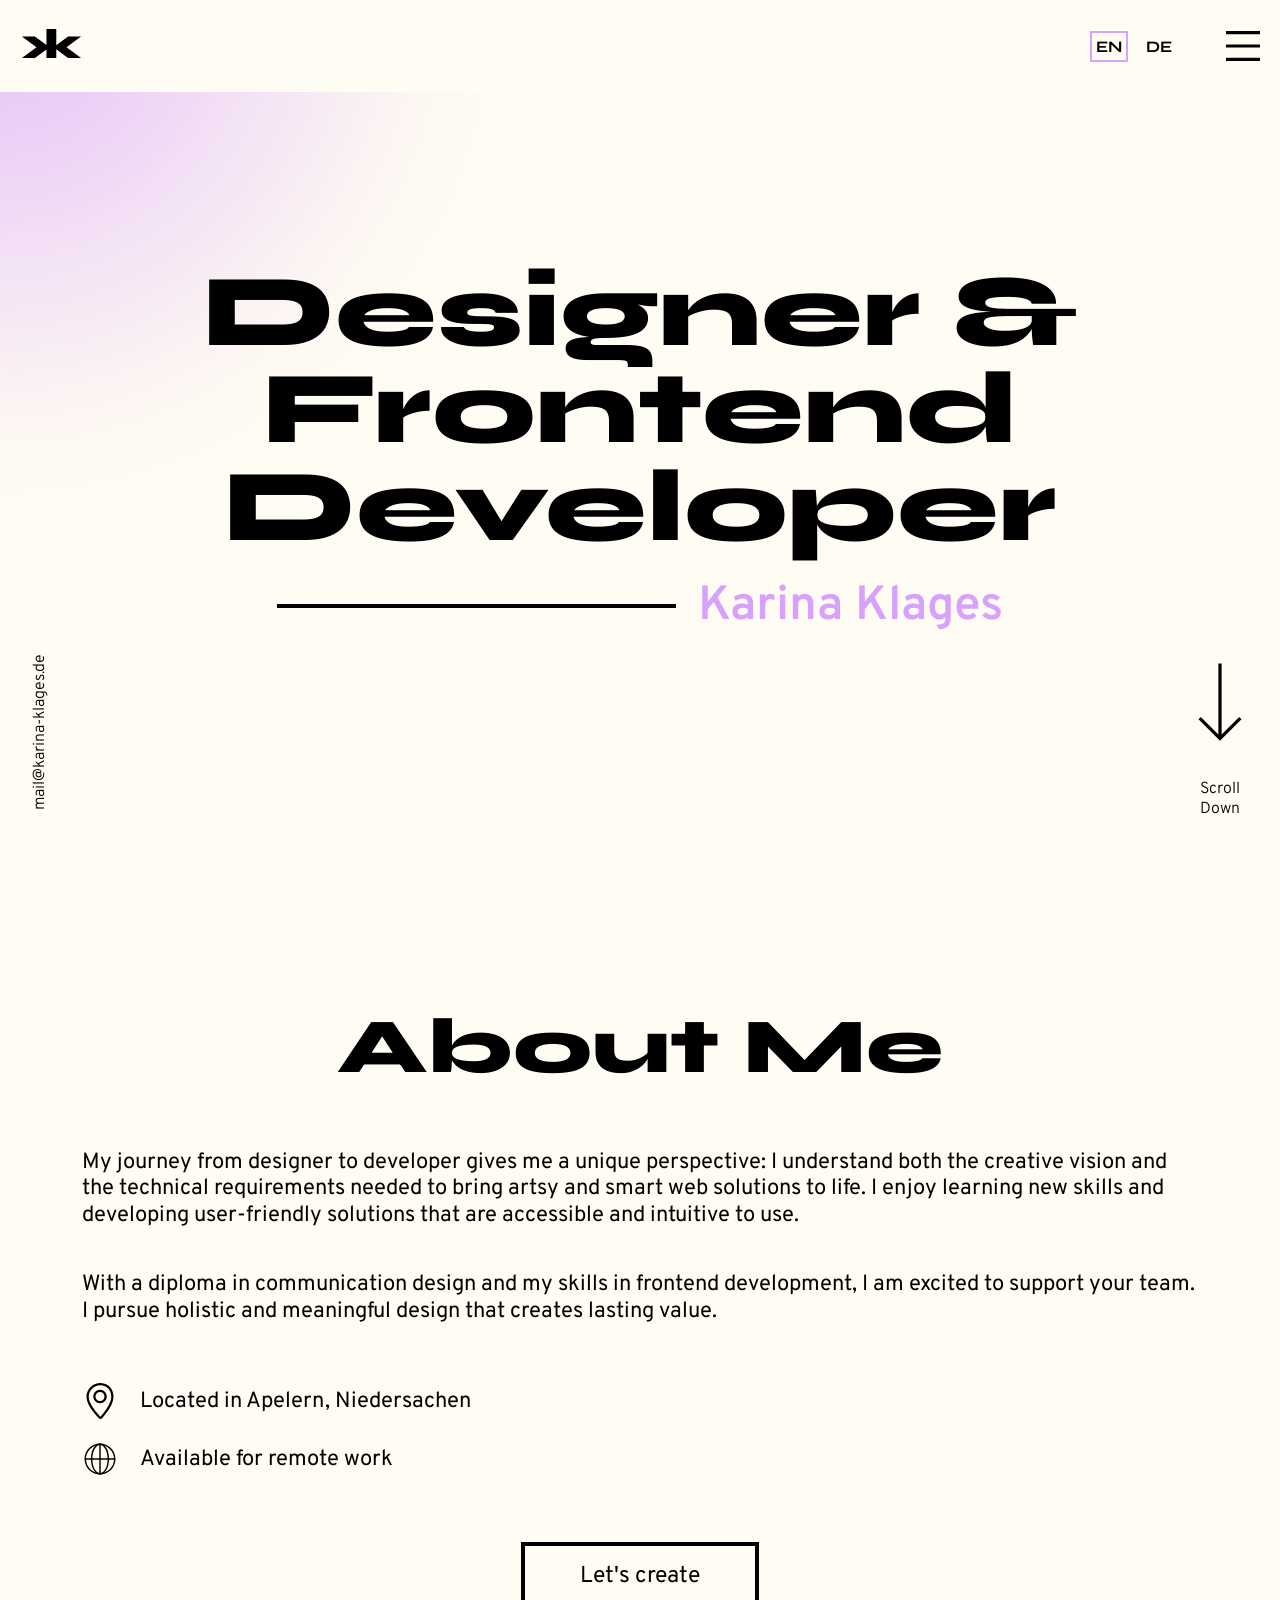
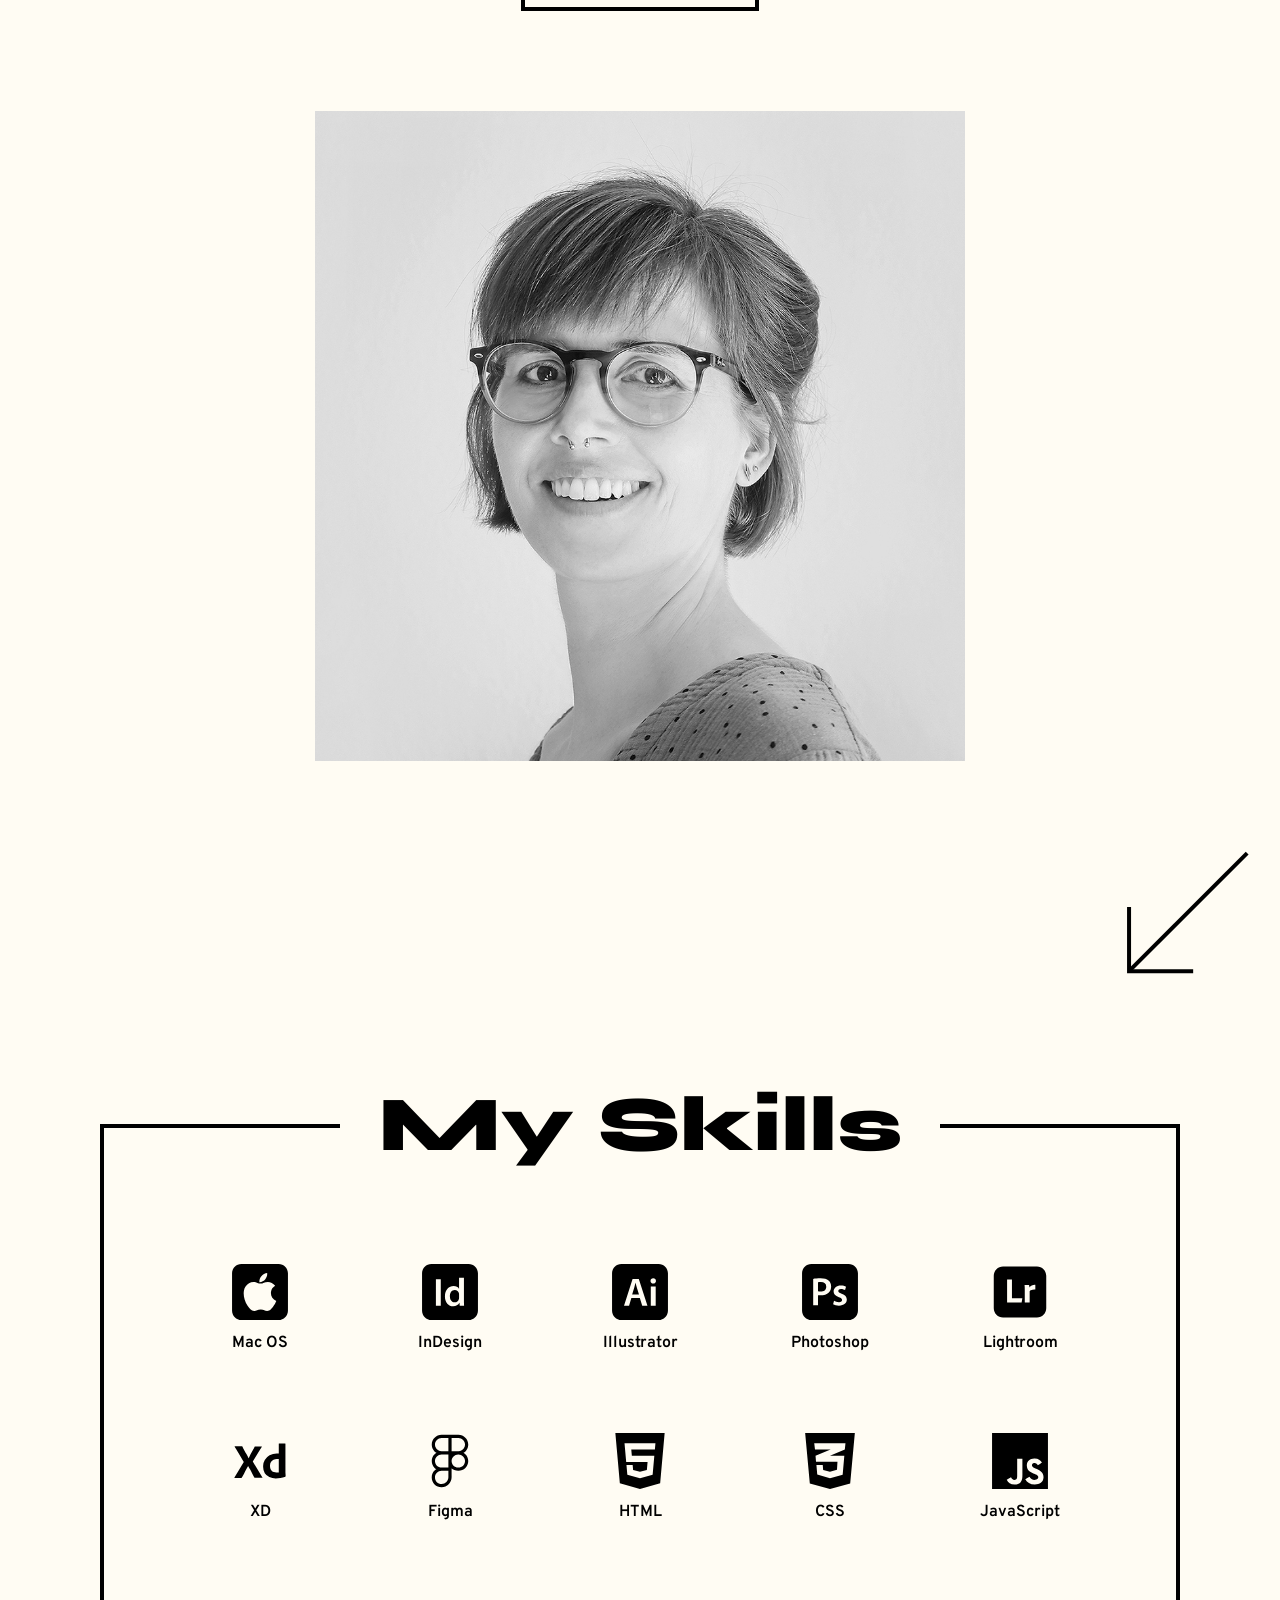
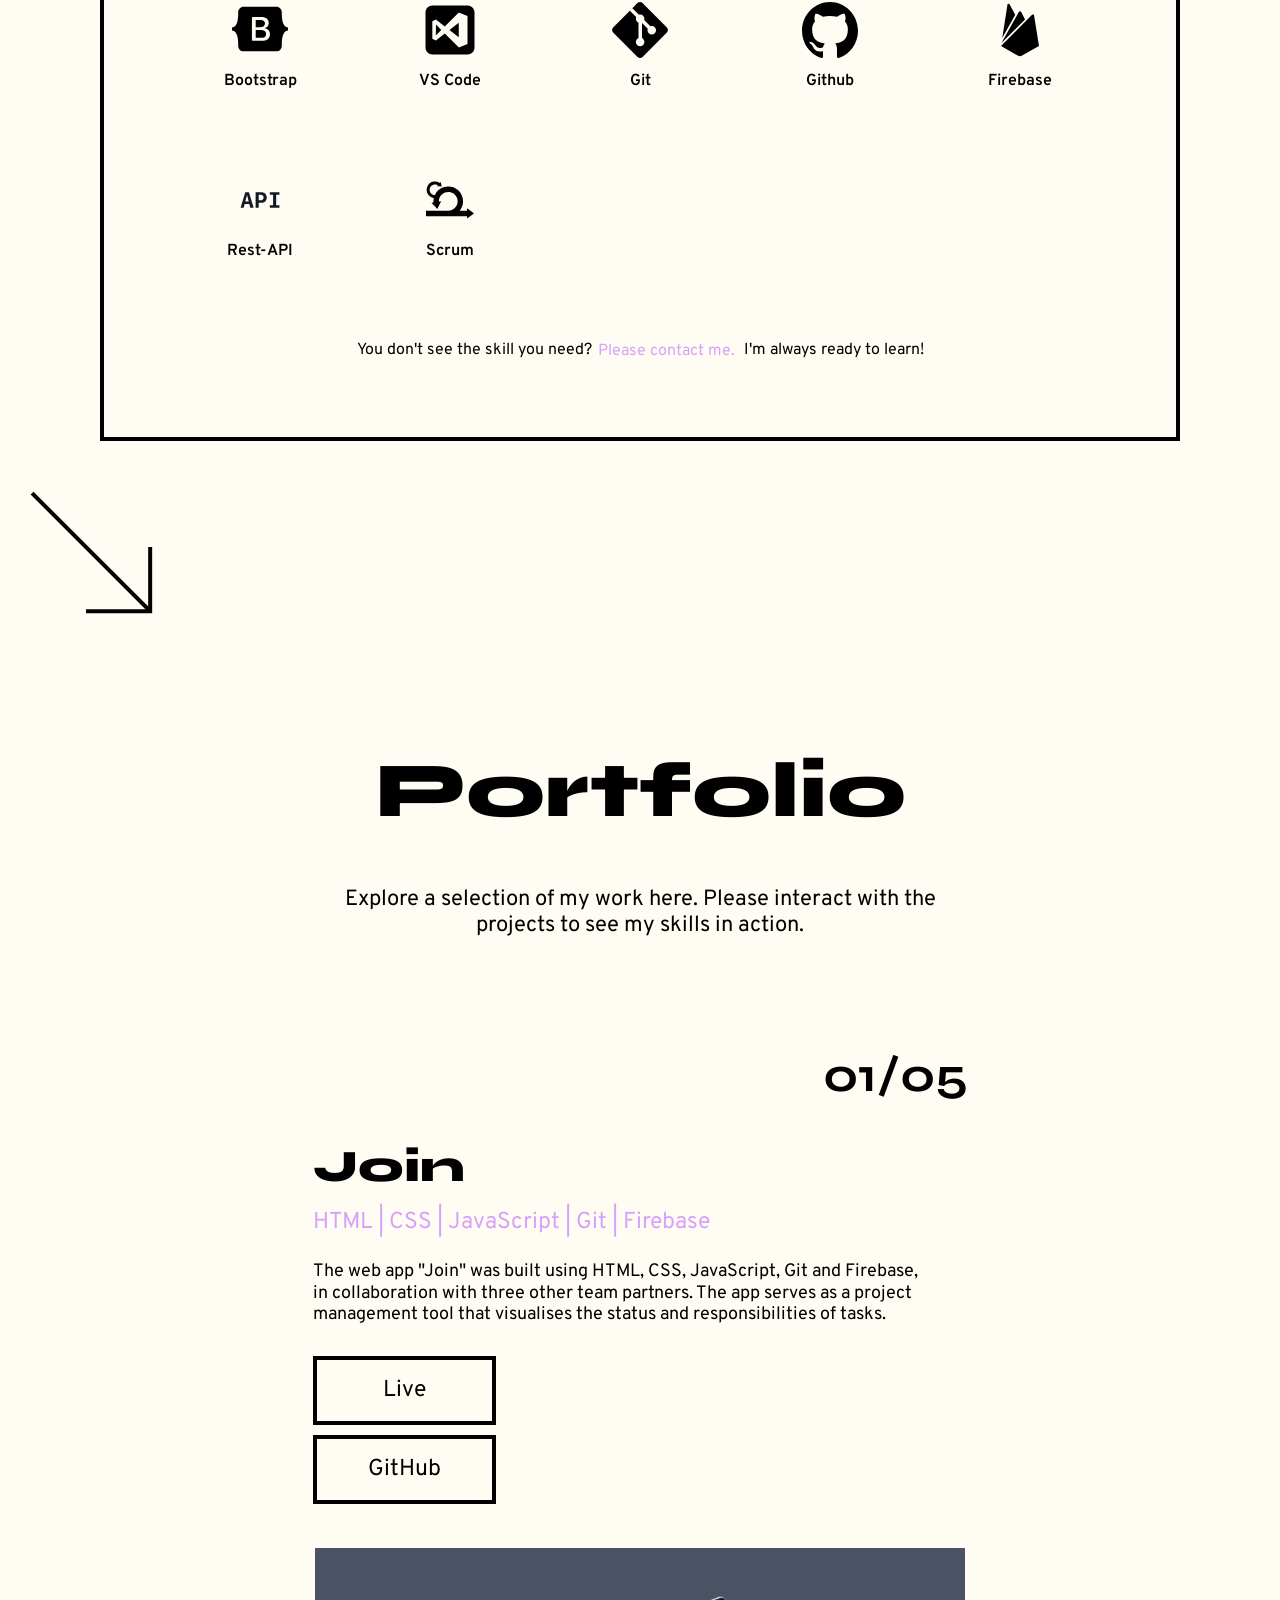
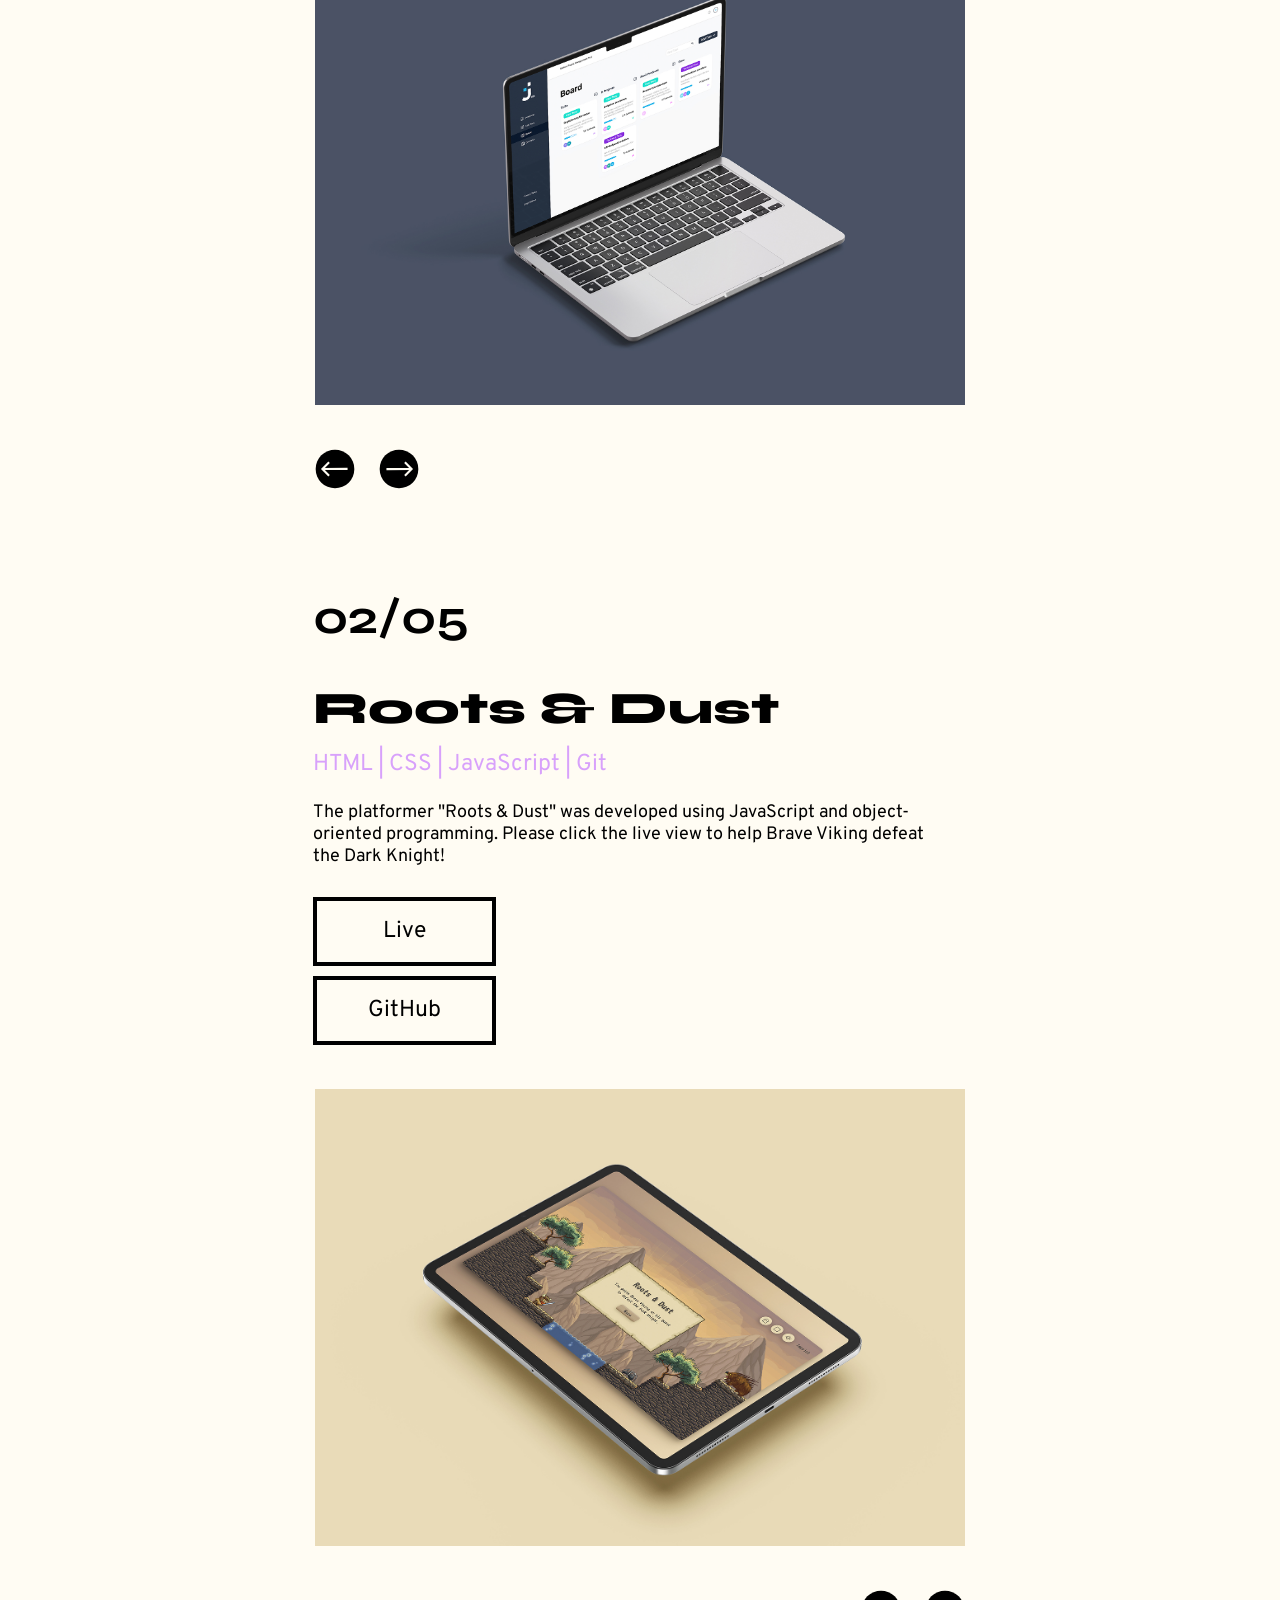
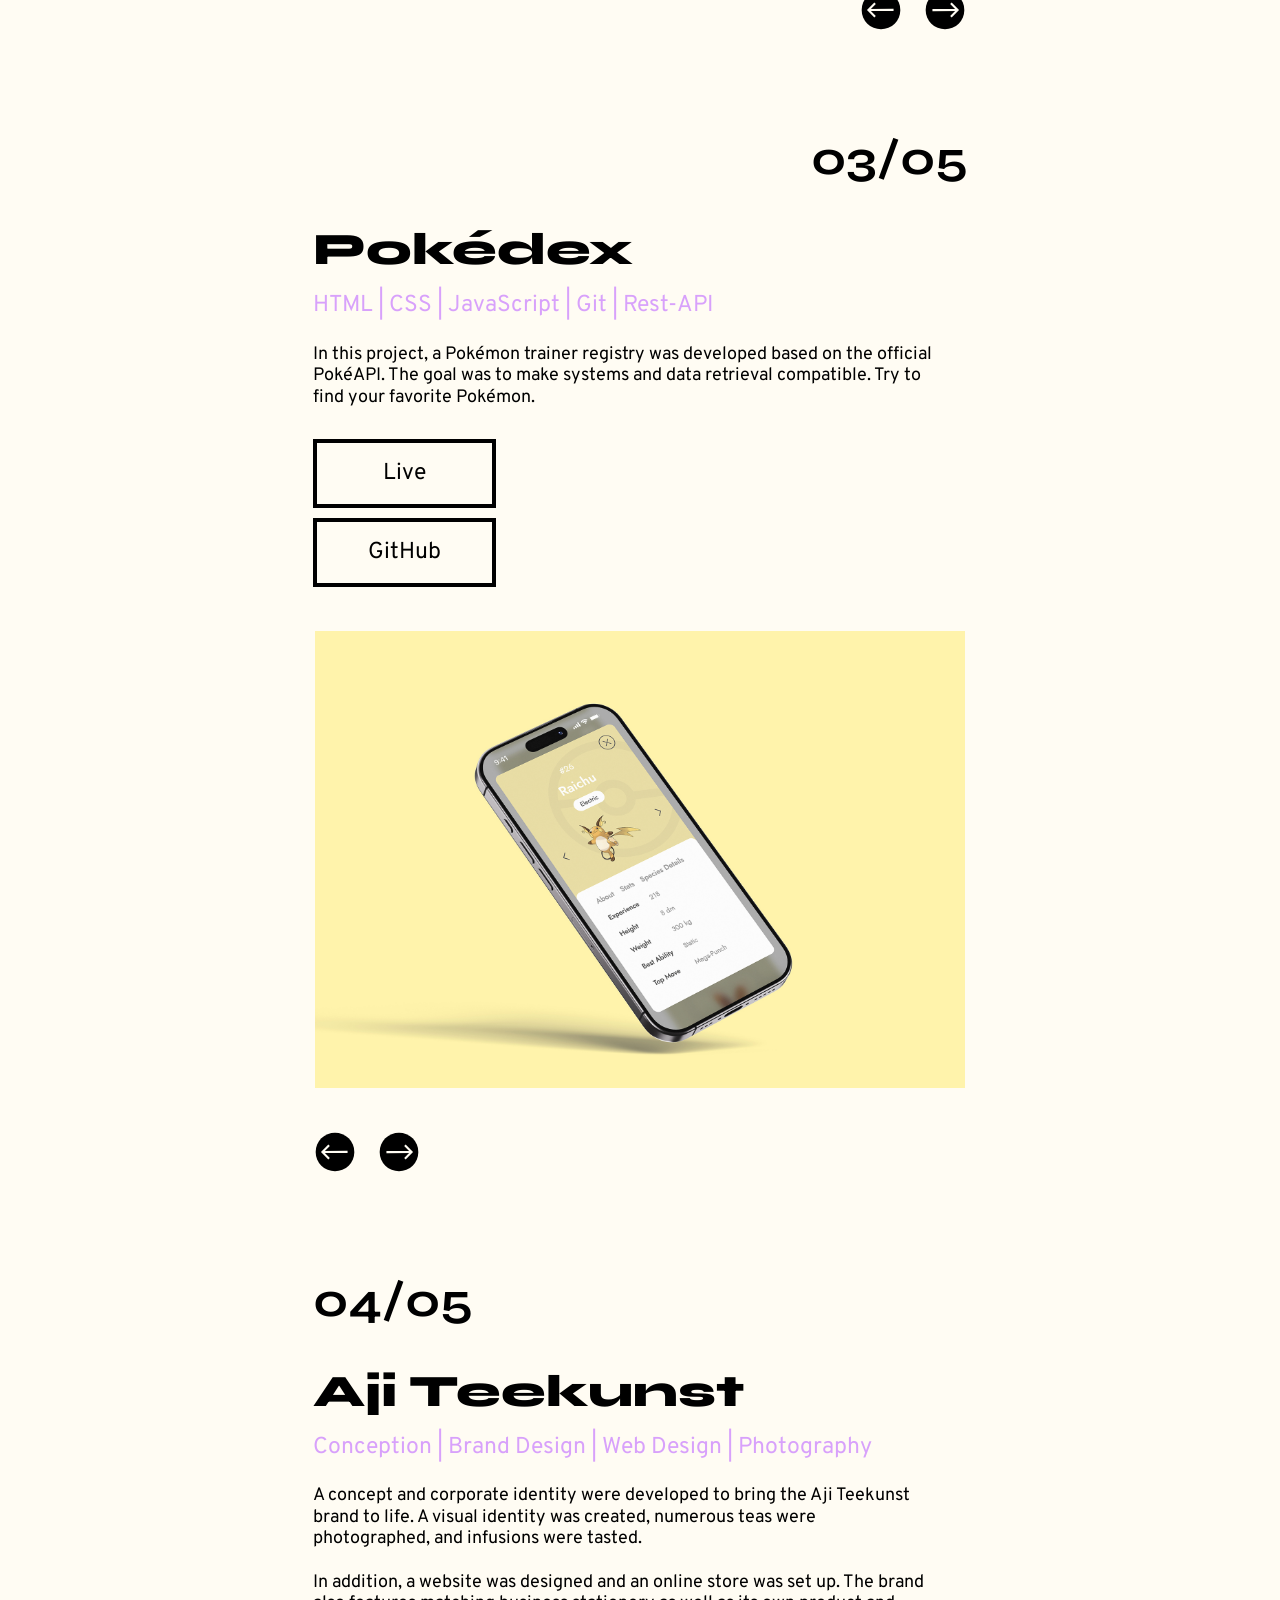
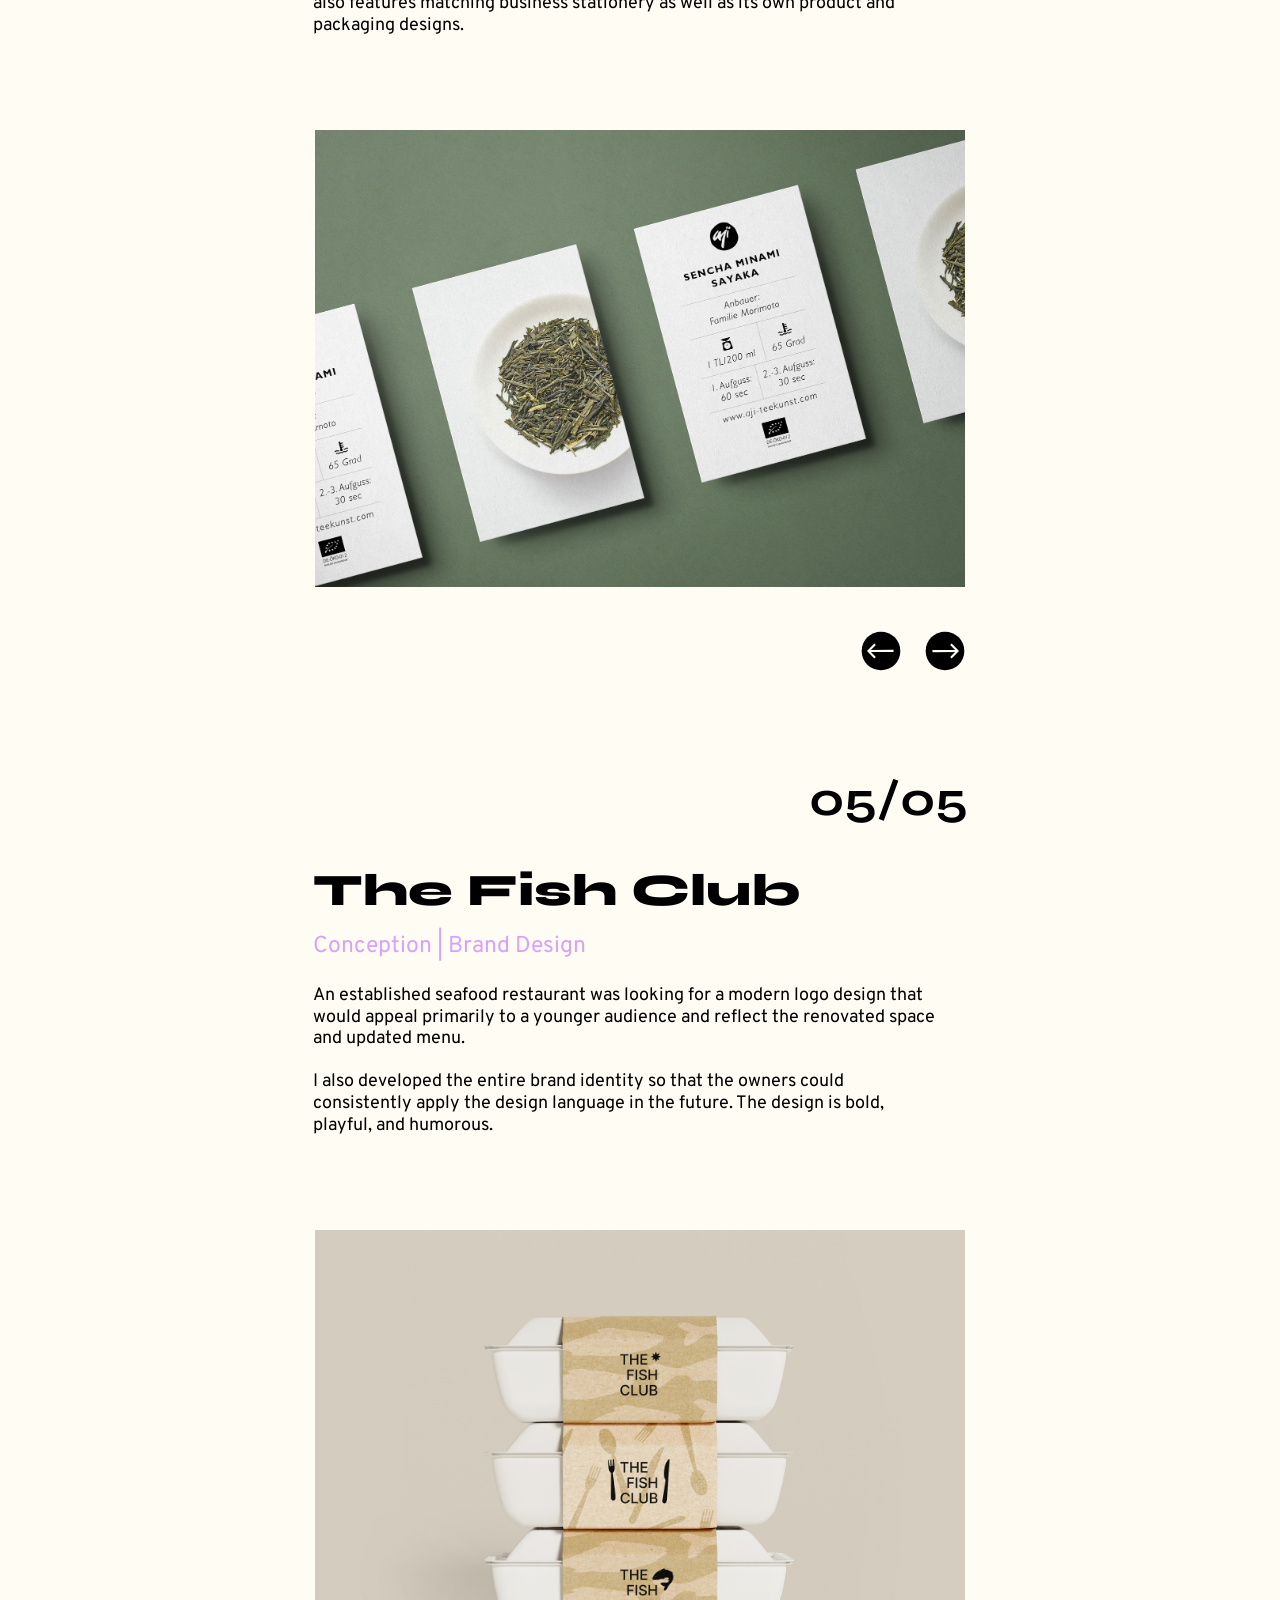
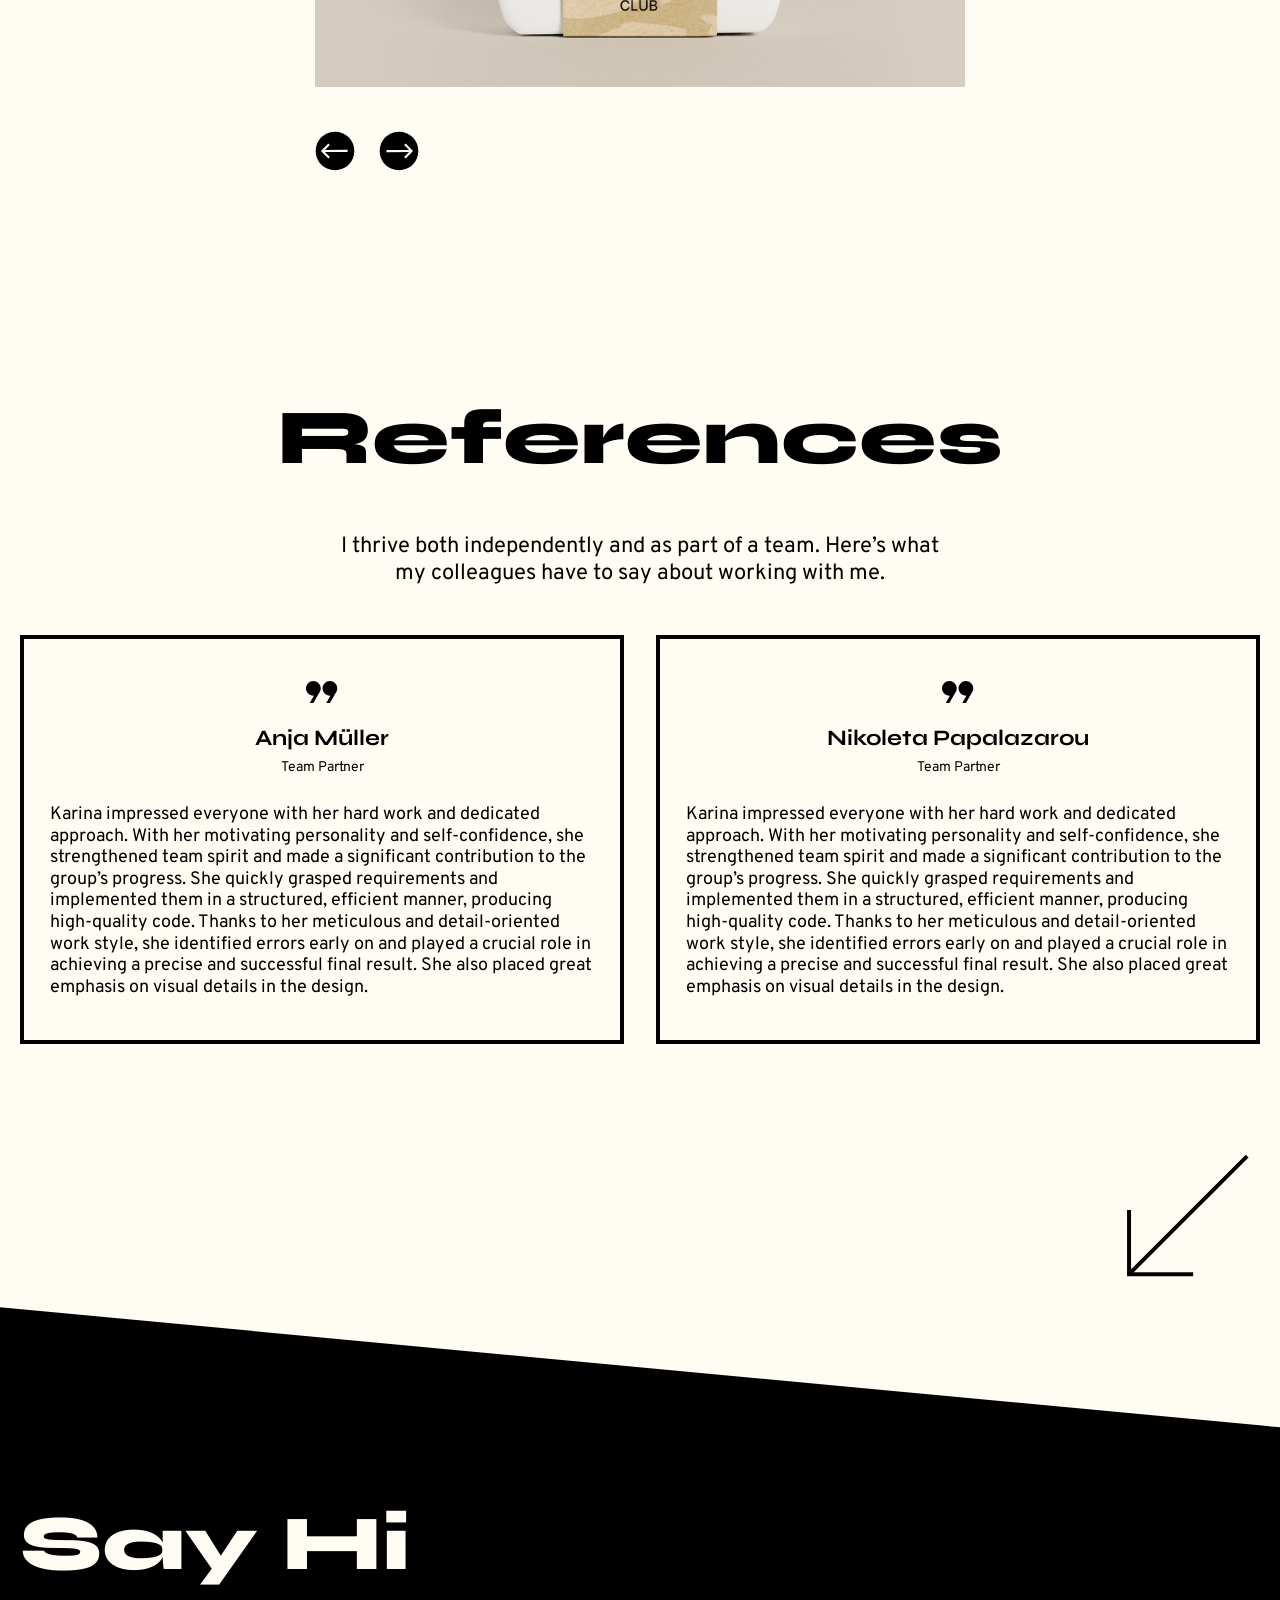
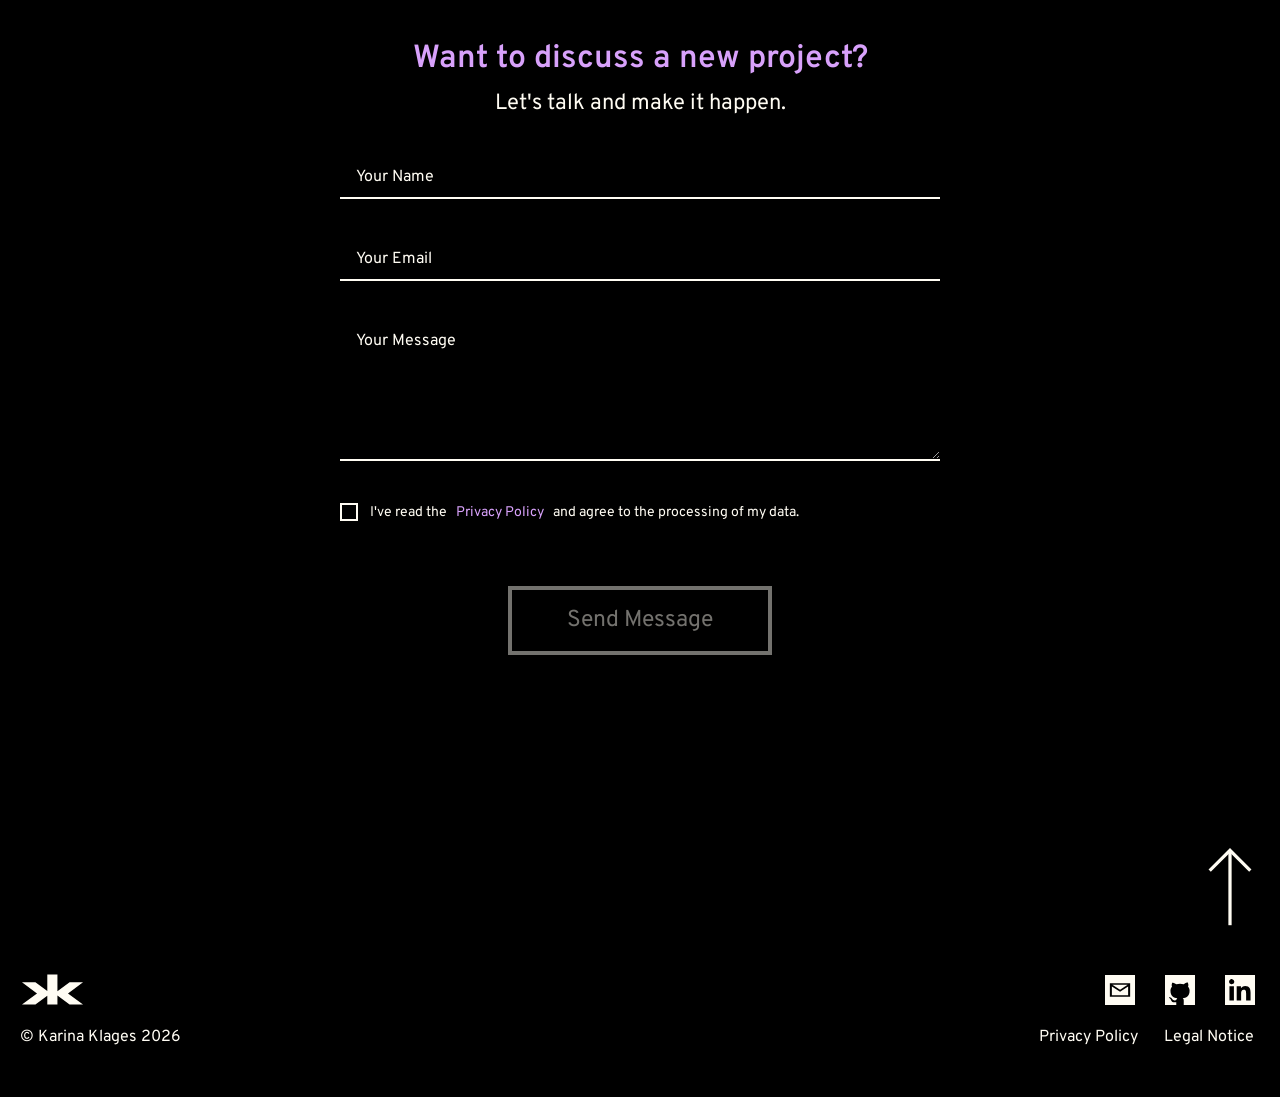
==== commit 5a298d2b: "feat: form validation updated" ====
--- a/index.html
+++ b/index.html
@@ -126,7 +126,6 @@
     <script src="./assets/scripts/translations.js"></script>
     <script src="./assets/scripts/i18n.js"></script>
     <script src="./assets/scripts/header.js"></script>
-    <script src="./assets/scripts/form-validation.js"></script>
     <script src="script.js"></script>
 </body>
 </html>
--- a/style.css
+++ b/style.css
@@ -1,3 +1,7 @@
+* {
+    touch-action: manipulation;
+}
+
 :root {
     --farbe-black: #000000;
     --farbe-white: #ffffff;
--- a/styles/contact.css
+++ b/styles/contact.css
@@ -161,12 +161,27 @@
     align-items: center;
 }
 
+.form-row {
+    display: flex;
+    flex-direction: column;
+}
+
 .field-error {
     color: var(--farbe-red);
     font-family: 'Overpass';
     font-size: 14px;
-    margin-top: -10px;
-    margin-bottom: 8px;
+    min-height: 20px;
+    margin-top: 4px;
+    visibility: hidden;
+}
+
+.field-error.visible {
+    visibility: visible;
+}
+
+.field-wrapper--textarea .field-icon {
+    top: 16px;
+    transform: none;
 }
 
 .form-submit {
@@ -193,4 +208,9 @@
     color: var(--farbe-black);
     background-color: var(--farbe-cream);
     border: solid 4px var(--farbe-cream);
+}
+
+.contact-form button[type="submit"]:disabled {
+    opacity: 0.45;
+    cursor: not-allowed;
 }
